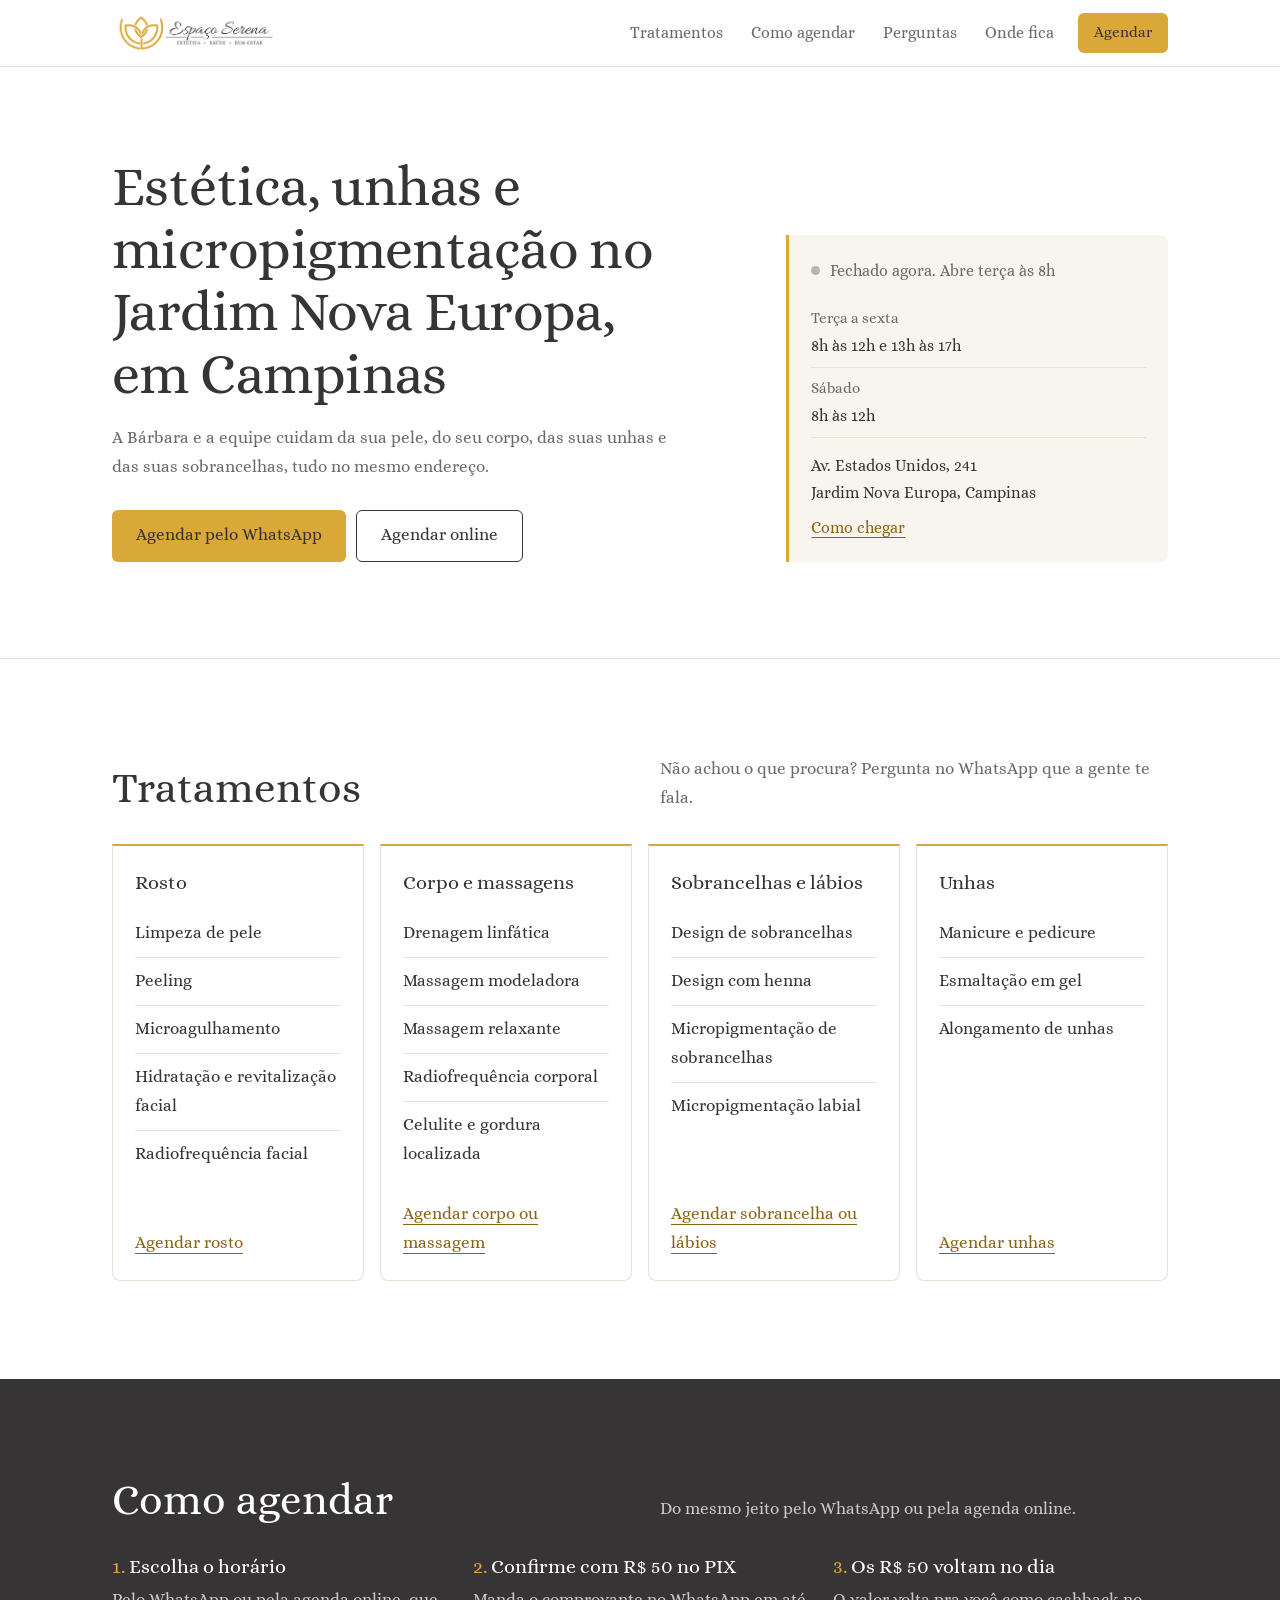
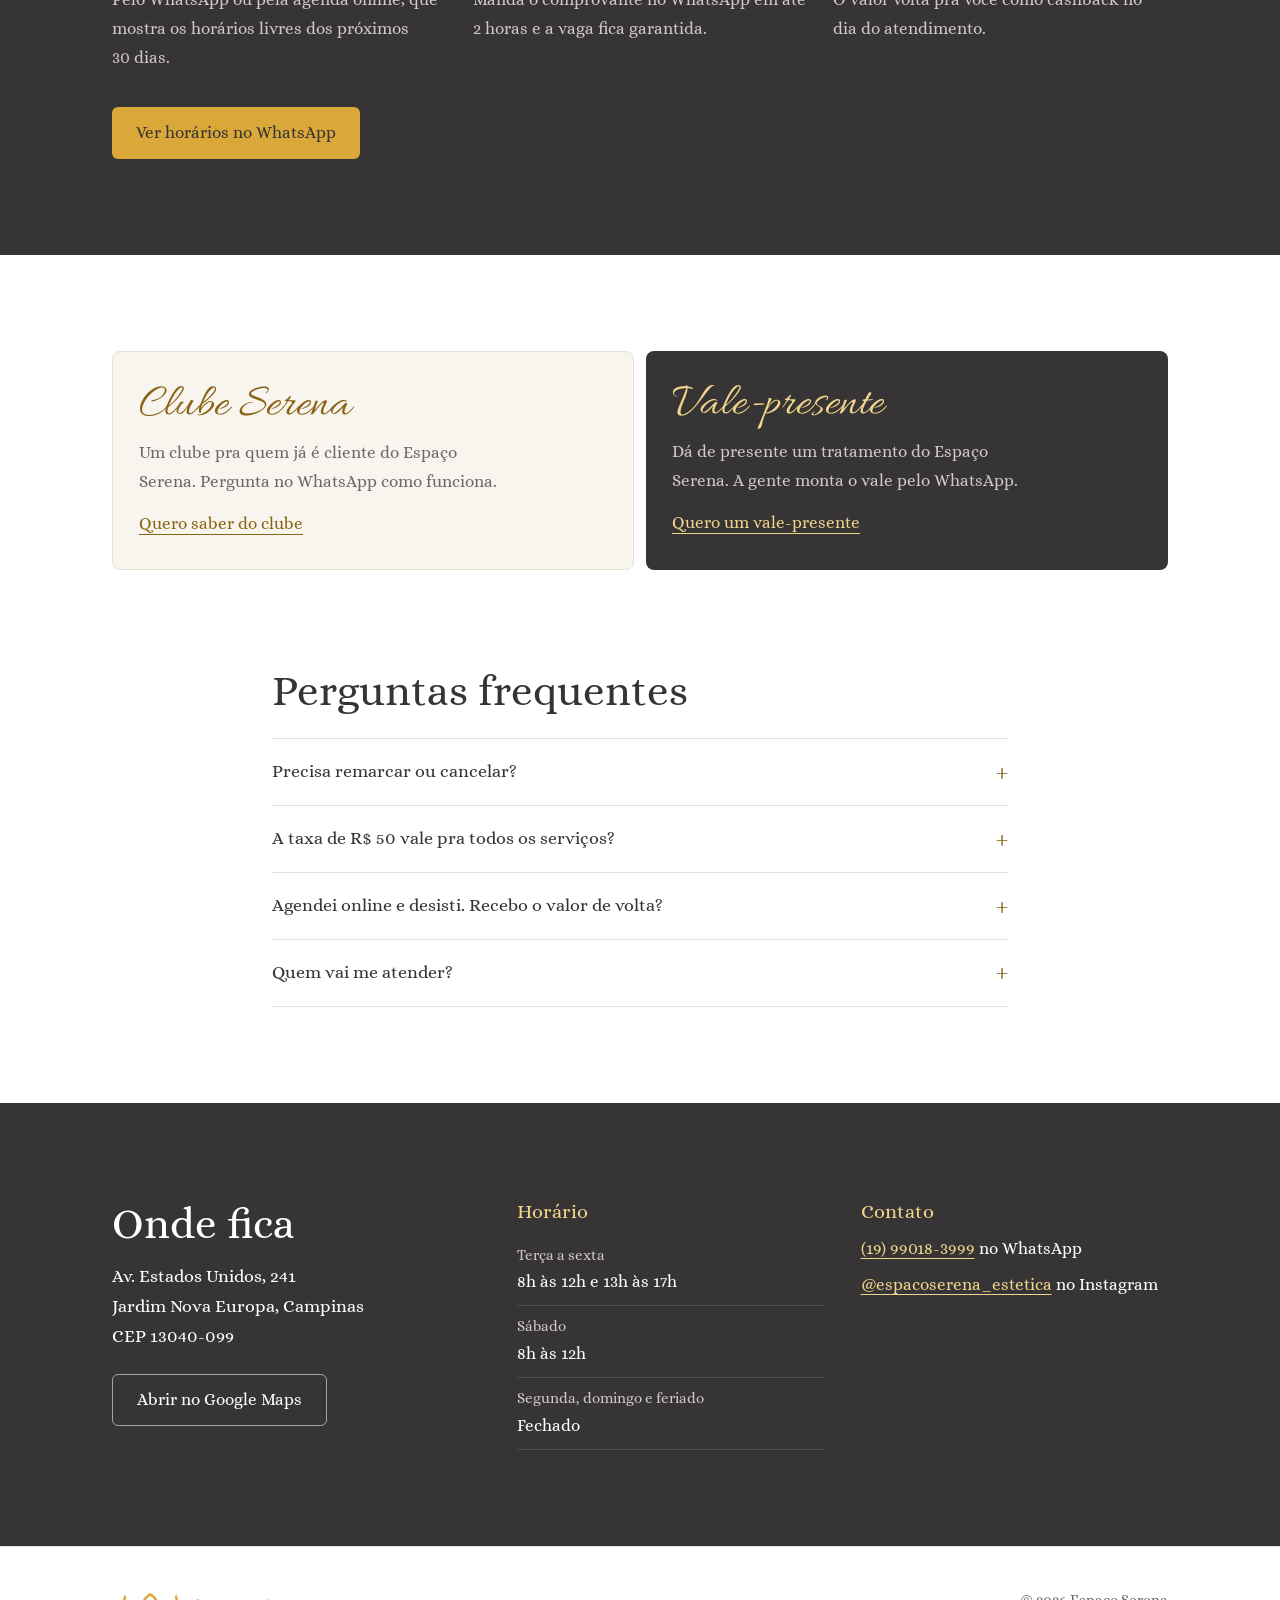
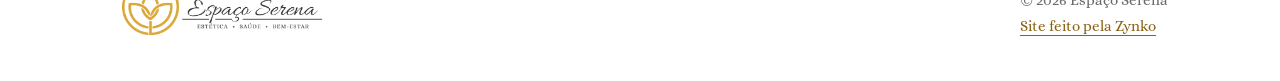
==== index.html @ 06e678ae "Versão clara: fundo branco como o papel timbrado, dourado chapado, logo no topo e horário na abertur" ====
<!doctype html>
<html lang="pt-BR">
<head>
<meta charset="utf-8">
<meta name="viewport" content="width=device-width, initial-scale=1">
<meta name="robots" content="noindex">
<title>Espaço Serena: estética, unhas e micropigmentação no Jardim Nova Europa, Campinas</title>
<meta name="description" content="Limpeza de pele, drenagem, massagens, design e micropigmentação de sobrancelhas e lábios, manicure e unhas em gel. Av. Estados Unidos, 241, Jardim Nova Europa, Campinas. Agende pelo WhatsApp.">
<meta name="theme-color" content="#FFFFFF">
<meta property="og:title" content="Espaço Serena: estética, saúde e bem-estar">
<meta property="og:description" content="Estética, unhas e micropigmentação no Jardim Nova Europa, em Campinas. Agende pelo WhatsApp.">
<meta property="og:image" content="assets/img/logo-vertical.png">
<link rel="icon" href="assets/img/favicon.png" type="image/png">
<link rel="apple-touch-icon" href="assets/img/icone-180.png">
<link rel="preconnect" href="https://fonts.googleapis.com">
<link rel="preconnect" href="https://fonts.gstatic.com" crossorigin>
<link href="https://fonts.googleapis.com/css2?family=Alice&family=Allura&display=swap" rel="stylesheet">
<link rel="stylesheet" href="assets/css/serena.css?v=5">
<script type="application/ld+json">
{
  "@context": "https://schema.org",
  "@type": "BeautySalon",
  "name": "Espaço Serena",
  "description": "Estética, saúde e bem-estar: tratamentos de rosto e corpo, massagens, micropigmentação, design de sobrancelhas e esmalteria.",
  "telephone": "+55 19 99018-3999",
  "address": {
    "@type": "PostalAddress",
    "streetAddress": "Av. Estados Unidos, 241",
    "addressLocality": "Campinas",
    "addressRegion": "SP",
    "postalCode": "13040-099",
    "addressCountry": "BR"
  },
  "openingHoursSpecification": [
    { "@type": "OpeningHoursSpecification", "dayOfWeek": ["Tuesday", "Wednesday", "Thursday", "Friday"], "opens": "08:00", "closes": "12:00" },
    { "@type": "OpeningHoursSpecification", "dayOfWeek": ["Tuesday", "Wednesday", "Thursday", "Friday"], "opens": "13:00", "closes": "17:00" },
    { "@type": "OpeningHoursSpecification", "dayOfWeek": "Saturday", "opens": "08:00", "closes": "12:00" }
  ],
  "sameAs": ["https://instagram.com/espacoserena_estetica"]
}
</script>
</head>
<body>

<a class="pular" href="#tratamentos">Pular pro conteúdo</a>

<header class="topo">
  <div class="wrap topo-in">
    <a class="topo-marca" href="./"><img src="assets/img/logo-horizontal.png" alt="Espaço Serena: estética, saúde e bem-estar" width="1400" height="399"></a>
    <nav class="menu" aria-label="Principal">
      <a href="#tratamentos">Tratamentos</a>
      <a href="#agendar">Como agendar</a>
      <a href="#perguntas">Perguntas</a>
      <a href="#onde">Onde fica</a>
    </nav>
    <a class="topo-agendar" href="https://wa.me/5519990183999?text=Oi!%20Vim%20pelo%20site%20e%20quero%20agendar%20um%20hor%C3%A1rio">Agendar</a>
  </div>
</header>

<main>

  <section class="abertura" data-abertura>
    <div class="wrap abertura-in">
      <div class="abertura-texto">
        <h1>Estética, unhas e micropigmentação no Jardim Nova Europa, em&nbsp;Campinas</h1>
        <p class="lede">A Bárbara e a equipe cuidam da sua pele, do seu corpo, das suas unhas e das suas sobrancelhas, tudo no mesmo endereço.</p>
        <div class="acoes">
          <a class="botao botao-ouro" href="https://wa.me/5519990183999?text=Oi!%20Vim%20pelo%20site%20e%20quero%20agendar%20um%20hor%C3%A1rio">Agendar pelo WhatsApp</a>
          <a class="botao botao-linha" href="https://online.maapp.com.br/EspacoSerena">Agendar online</a>
        </div>
      </div>
      <aside class="abertura-info" aria-label="Horário e endereço">
        <p class="status" data-status>Terça a sexta, das 8h às 17h. Sábado, das 8h ao meio-dia.</p>
        <dl class="horario">
          <div><dt>Terça a sexta</dt><dd>8h às 12h e 13h às 17h</dd></div>
          <div><dt>Sábado</dt><dd>8h às 12h</dd></div>
        </dl>
        <p class="info-endereco">Av. Estados Unidos, 241<br>Jardim Nova Europa, Campinas</p>
        <a class="info-link" href="https://www.google.com/maps/search/?api=1&amp;query=Espa%C3%A7o%20Serena%2C%20Av.%20Estados%20Unidos%2C%20241%2C%20Campinas">Como chegar</a>
      </aside>
    </div>
  </section>

  <section class="secao" id="tratamentos">
    <div class="wrap">
      <div class="secao-topo">
        <h2>Tratamentos</h2>
        <p class="lede">Não achou o que procura? Pergunta no WhatsApp que a gente te fala.</p>
      </div>
    </div>
    <div class="cards" tabindex="0" aria-label="Tratamentos. No celular, arraste pro lado.">
      <article class="card">
        <h3>Rosto</h3>
        <ul>
          <li>Limpeza de pele</li>
          <li>Peeling</li>
          <li>Microagulhamento</li>
          <li>Hidratação e revitalização facial</li>
          <li>Radiofrequência facial</li>
        </ul>
        <a class="card-link" href="https://wa.me/5519990183999?text=Oi!%20Vim%20pelo%20site%20e%20quero%20agendar%20um%20tratamento%20de%20rosto">Agendar rosto</a>
      </article>
      <article class="card">
        <h3>Corpo e massagens</h3>
        <ul>
          <li>Drenagem linfática</li>
          <li>Massagem modeladora</li>
          <li>Massagem relaxante</li>
          <li>Radiofrequência corporal</li>
          <li>Celulite e gordura localizada</li>
        </ul>
        <a class="card-link" href="https://wa.me/5519990183999?text=Oi!%20Vim%20pelo%20site%20e%20quero%20agendar%20um%20tratamento%20de%20corpo%20ou%20massagem">Agendar corpo ou massagem</a>
      </article>
      <article class="card">
        <h3>Sobrancelhas e lábios</h3>
        <ul>
          <li>Design de sobrancelhas</li>
          <li>Design com henna</li>
          <li>Micropigmentação de sobrancelhas</li>
          <li>Micropigmentação labial</li>
        </ul>
        <a class="card-link" href="https://wa.me/5519990183999?text=Oi!%20Vim%20pelo%20site%20e%20quero%20agendar%20sobrancelha%20ou%20micropigmenta%C3%A7%C3%A3o">Agendar sobrancelha ou lábios</a>
      </article>
      <article class="card">
        <h3>Unhas</h3>
        <ul>
          <li>Manicure e pedicure</li>
          <li>Esmaltação em gel</li>
          <li>Alongamento de unhas</li>
        </ul>
        <a class="card-link" href="https://wa.me/5519990183999?text=Oi!%20Vim%20pelo%20site%20e%20quero%20agendar%20unhas">Agendar unhas</a>
      </article>
    </div>
  </section>

  <section class="secao secao-escura" id="agendar">
    <div class="wrap">
      <div class="secao-topo">
        <h2>Como agendar</h2>
        <p class="lede">Do mesmo jeito pelo WhatsApp ou pela agenda online.</p>
      </div>
      <ol class="passos">
        <li>
          <h3>Escolha o horário</h3>
          <p>Pelo WhatsApp ou pela agenda online, que mostra os horários livres dos próximos 30&nbsp;dias.</p>
        </li>
        <li>
          <h3>Confirme com R$ 50 no PIX</h3>
          <p>Manda o comprovante no WhatsApp em até 2 horas e a vaga fica garantida.</p>
        </li>
        <li>
          <h3>Os R$ 50 voltam no dia</h3>
          <p>O valor volta pra você como cashback no dia do atendimento.</p>
        </li>
      </ol>
      <a class="botao botao-ouro" href="https://wa.me/5519990183999?text=Oi!%20Vim%20pelo%20site%20e%20quero%20agendar%20um%20hor%C3%A1rio">Ver horários no WhatsApp</a>
    </div>
  </section>

  <section class="secao" aria-label="Clube Serena e vale-presente">
    <div class="wrap duplas">
      <a class="dupla dupla-ouro" href="https://wa.me/5519990183999?text=Oi!%20Vim%20pelo%20site%20e%20quero%20saber%20do%20Clube%20Serena">
        <span class="dupla-titulo">Clube Serena</span>
        <span class="dupla-texto">Um clube pra quem já é cliente do Espaço Serena. Pergunta no WhatsApp como funciona.</span>
        <span class="dupla-acao">Quero saber do clube</span>
      </a>
      <a class="dupla dupla-escura" href="https://wa.me/5519990183999?text=Oi!%20Vim%20pelo%20site%20e%20quero%20um%20vale-presente">
        <span class="dupla-titulo">Vale-presente</span>
        <span class="dupla-texto">Dá de presente um tratamento do Espaço Serena. A gente monta o vale pelo WhatsApp.</span>
        <span class="dupla-acao">Quero um vale-presente</span>
      </a>
    </div>
  </section>

  <section class="secao secao-colada" id="perguntas">
    <div class="wrap estreito">
      <h2>Perguntas frequentes</h2>
      <div class="perguntas">
        <details>
          <summary>Precisa remarcar ou cancelar?</summary>
          <p>Avisa com pelo menos 6 horas de antecedência e você remarca ou recebe os R$ 50 de volta. Com menos de 6 horas, ou se faltar, o valor fica pra cobrir o horário que estava reservado.</p>
        </details>
        <details>
          <summary>A taxa de R$ 50 vale pra todos os serviços?</summary>
          <p>Vale. Ela confirma qualquer horário, pelo WhatsApp ou pela agenda online, e volta pra você como cashback no dia do atendimento.</p>
        </details>
        <details>
          <summary>Agendei online e desisti. Recebo o valor de volta?</summary>
          <p>Recebe. Você tem até 7 dias depois da reserva pra desistir e pedir o valor de volta, desde que seja antes do atendimento.</p>
        </details>
        <details>
          <summary>Quem vai me atender?</summary>
          <p>O Espaço Serena é da Bárbara Sanches, que atende junto com a equipe dela. Na agenda online você escolhe o serviço e a profissional da sua preferência.</p>
        </details>
      </div>
    </div>
  </section>

  <section class="secao secao-escura onde" id="onde">
    <div class="wrap onde-in">
      <div>
        <h2>Onde fica</h2>
        <p class="endereco">Av. Estados Unidos, 241<br>Jardim Nova Europa, Campinas<br>CEP 13040-099</p>
        <a class="botao botao-linha" href="https://www.google.com/maps/search/?api=1&amp;query=Espa%C3%A7o%20Serena%2C%20Av.%20Estados%20Unidos%2C%20241%2C%20Campinas">Abrir no Google Maps</a>
      </div>
      <div>
        <h3>Horário</h3>
        <dl class="horario">
          <div><dt>Terça a sexta</dt><dd>8h às 12h e 13h às 17h</dd></div>
          <div><dt>Sábado</dt><dd>8h às 12h</dd></div>
          <div><dt>Segunda, domingo e feriado</dt><dd>Fechado</dd></div>
        </dl>
      </div>
      <div>
        <h3>Contato</h3>
        <p><a href="https://wa.me/5519990183999">(19) 99018-3999</a> no WhatsApp</p>
        <p><a href="https://instagram.com/espacoserena_estetica">@espacoserena_estetica</a> no Instagram</p>
      </div>
    </div>
  </section>

</main>

<footer class="rodape">
  <div class="wrap rodape-in">
    <img class="rodape-logo" src="assets/img/logo-horizontal.png" alt="Espaço Serena: estética, saúde e bem-estar" width="1400" height="399" loading="lazy">
    <p>© 2026 Espaço Serena<br><a href="https://zynko.tech">Site feito pela Zynko</a></p>
  </div>
</footer>

<a class="whats" data-whats href="https://wa.me/5519990183999?text=Oi!%20Vim%20pelo%20site%20e%20quero%20agendar%20um%20hor%C3%A1rio" aria-label="Agendar pelo WhatsApp">
  <svg viewBox="0 0 32 32" aria-hidden="true"><path d="M16 3.5A12.4 12.4 0 0 0 5.3 22.2L3.6 28.4l6.4-1.7A12.4 12.4 0 1 0 16 3.5Zm0 22.7c-1.9 0-3.7-.5-5.3-1.4l-.4-.2-3.8 1 1-3.7-.2-.4A10.3 10.3 0 1 1 16 26.2Zm5.7-7.7c-.3-.2-1.8-.9-2.1-1-.3-.1-.5-.2-.7.2l-1 1.2c-.2.2-.4.2-.7.1a8.4 8.4 0 0 1-4.2-3.7c-.3-.5.3-.5.9-1.6.1-.2 0-.4 0-.5l-.9-2.3c-.3-.6-.5-.5-.7-.5h-.6c-.2 0-.6.1-.9.4-.3.3-1.2 1.1-1.2 2.8s1.2 3.2 1.4 3.5c.2.2 2.4 3.6 5.8 5 2.2.9 3 1 4.1.8.7-.1 1.8-.7 2.1-1.5.3-.7.3-1.3.2-1.5-.1-.1-.3-.2-.6-.4Z"/></svg>
</a>

<script src="assets/js/serena.js?v=5" defer></script>
</body>
</html>
---- assets/css/serena.css ----
/* Espaço Serena: cores, letras e logo do manual da marca (identidade/manual-da-marca.pdf).
   Fundo branco como o papel timbrado do manual, grafite no texto e dourado chapado nos detalhes. */

:root {
  --grafite: #373435;
  --dourado: #DAA739;
  --dourado-texto: #8A6416;
  --dourado-claro: #F1D58A;
  --papel: #FFFFFF;
  --areia: #F8F5EF;
  --linha: #E8E1D4;
  --texto: #373435;
  --texto-suave: #6E6869;
  --claro-suave: #CFC8C9;
  --raio: 8px;
  --wrap: 1120px;
  --lado: 20px;
}

*, *::before, *::after { box-sizing: border-box; }

html { scroll-behavior: smooth; scroll-padding-top: 72px; -webkit-text-size-adjust: 100%; }

body {
  margin: 0;
  background: var(--papel);
  color: var(--texto);
  font-family: "Alice", Georgia, serif;
  font-size: 1.0625rem;
  line-height: 1.7;
  -webkit-font-smoothing: antialiased;
}

img { display: block; max-width: 100%; height: auto; }

a { color: inherit; }

h1, h2, h3 { font-weight: 400; margin: 0; }

h2 { font-size: clamp(1.9rem, 1.4rem + 2.2vw, 2.7rem); line-height: 1.15; }

h3 { font-size: 1.25rem; line-height: 1.3; }

p { margin: 0; }

:focus-visible { outline: 2px solid var(--dourado); outline-offset: 3px; border-radius: 4px; }

.wrap { width: 100%; max-width: var(--wrap); margin: 0 auto; padding: 0 var(--lado); }

.estreito { max-width: 800px; }

.pular {
  position: absolute; left: 12px; top: -60px; z-index: 50;
  background: var(--grafite); color: var(--papel); padding: 10px 14px; border-radius: 6px;
}
.pular:focus { top: 12px; }

/* Botões */

.botao {
  display: inline-flex; align-items: center; justify-content: center;
  min-height: 52px; padding: 0 24px; border-radius: 6px;
  font-size: 1.05rem; text-decoration: none; white-space: nowrap;
  transition: background-color .15s ease, color .15s ease, border-color .15s ease;
}

.botao-ouro { background: var(--dourado); color: var(--grafite); }
.botao-ouro:hover { background: #C9962B; }

.botao-linha { color: var(--grafite); border: 1px solid var(--grafite); }
.botao-linha:hover { background: var(--grafite); color: var(--papel); }

.secao-escura .botao-linha { color: var(--papel); border-color: rgba(255, 255, 255, .55); }
.secao-escura .botao-linha:hover { background: var(--papel); color: var(--grafite); }

/* Topo */

.topo {
  position: sticky; top: 0; z-index: 20;
  background: rgba(255, 255, 255, .97);
  border-bottom: 1px solid var(--linha);
}
.topo-in { display: flex; align-items: center; gap: 24px; min-height: 66px; }
.topo-marca img { height: 48px; width: auto; }

.menu { display: none; margin-left: auto; gap: 28px; }
.menu a { text-decoration: none; color: var(--texto-suave); font-size: .98rem; }
.menu a:hover { color: var(--grafite); }

.topo-agendar {
  margin-left: auto; padding: 7px 16px; border-radius: 6px;
  background: var(--dourado); color: var(--grafite);
  text-decoration: none; font-size: .95rem;
}

/* Abertura */

.abertura { padding: 44px 0 56px; border-bottom: 1px solid var(--linha); }

.abertura-in { display: grid; gap: 36px; }

.abertura h1 {
  font-size: clamp(2.05rem, 1.4rem + 3vw, 3.5rem);
  line-height: 1.12; letter-spacing: -0.01em;
  max-width: 17ch;
}

.abertura .lede { margin-top: 18px; }

.acoes { margin-top: 28px; display: flex; flex-direction: column; gap: 10px; }

.abertura-info {
  padding: 22px 22px 20px;
  background: var(--areia);
  border-left: 3px solid var(--dourado);
  border-radius: 0 var(--raio) var(--raio) 0;
  font-size: 1rem;
}

.status { display: flex; align-items: center; gap: 10px; color: var(--texto-suave); }
.status::before { content: ""; width: 9px; height: 9px; border-radius: 50%; flex: none; background: #B9B2B3; }
.status.aberto { color: var(--grafite); }
.status.aberto::before { background: #3E9B5F; }

.abertura-info .horario { margin: 14px 0 0; }
.abertura-info .horario div { border-bottom-color: var(--linha); }
.abertura-info .horario dt { color: var(--texto-suave); }
.info-endereco { margin-top: 14px; }
.info-link { display: inline-block; margin-top: 8px; color: var(--dourado-texto); text-underline-offset: 4px; }

/* Seções */

.secao { padding: 72px 0; }
.secao-colada { padding-top: 0; }

.secao-escura { background: var(--grafite); color: var(--papel); }
.secao-escura .lede { color: var(--claro-suave); }

.secao-topo { display: grid; gap: 12px; margin-bottom: 30px; }

.lede { max-width: 56ch; color: var(--texto-suave); }

/* Tratamentos: cards que deslizam pro lado no celular */

.cards {
  display: flex; gap: 12px;
  overflow-x: auto; scroll-snap-type: x mandatory;
  padding: 2px var(--lado) 16px;
  scroll-padding: 0 var(--lado);
  scrollbar-width: none;
}
.cards::-webkit-scrollbar { display: none; }

.card {
  flex: 0 0 82%; scroll-snap-align: start;
  display: flex; flex-direction: column;
  padding: 24px 22px 22px;
  border: 1px solid var(--linha); border-top: 2px solid var(--dourado);
  border-radius: 0 0 var(--raio) var(--raio);
  background: var(--papel);
}

.card ul { list-style: none; margin: 14px 0 22px; padding: 0; }
.card li { padding: 9px 0; border-bottom: 1px solid var(--linha); }
.card li:last-child { border-bottom: 0; }

.card-link {
  margin-top: auto; align-self: flex-start;
  color: var(--dourado-texto); text-underline-offset: 5px;
}
.card-link:hover { color: var(--grafite); }

/* Como agendar: é uma sequência, por isso os números */

.passos { list-style: none; margin: 0 0 34px; padding: 0; display: grid; gap: 26px; counter-reset: passo; }
.passos li { counter-increment: passo; }
.passos h3 { color: var(--papel); }
.passos h3::before { content: counter(passo) ". "; color: var(--dourado); }
.passos p { color: var(--claro-suave); margin-top: 6px; max-width: 36ch; }

/* Clube e vale-presente */

.duplas { display: grid; gap: 12px; }

.dupla {
  display: flex; flex-direction: column; gap: 8px;
  padding: 30px 26px; border-radius: var(--raio);
  text-decoration: none;
}
.dupla-ouro { background: var(--areia); border: 1px solid var(--linha); color: var(--grafite); }
.dupla-escura { background: var(--grafite); color: var(--papel); }

.dupla-titulo { font-family: "Allura", cursive; font-size: 2.9rem; line-height: 1.05; }
.dupla-ouro .dupla-titulo { color: var(--dourado-texto); }
.dupla-escura .dupla-titulo { color: var(--dourado-claro); }
.dupla-texto { max-width: 36ch; }
.dupla-ouro .dupla-texto { color: var(--texto-suave); }
.dupla-escura .dupla-texto { color: var(--claro-suave); }
.dupla-acao { margin-top: 6px; text-decoration: underline; text-underline-offset: 5px; }
.dupla-ouro .dupla-acao { color: var(--dourado-texto); }
.dupla-escura .dupla-acao { color: var(--dourado-claro); }

/* Perguntas */

.perguntas { margin-top: 22px; border-top: 1px solid var(--linha); }
.perguntas details { border-bottom: 1px solid var(--linha); }
.perguntas summary {
  list-style: none; cursor: pointer;
  display: flex; justify-content: space-between; align-items: center; gap: 16px;
  padding: 18px 0; font-size: 1.1rem;
}
.perguntas summary::-webkit-details-marker { display: none; }
.perguntas summary::after {
  content: "+"; flex: none; font-size: 1.4rem; line-height: 1; color: var(--dourado-texto);
  transition: transform .2s ease;
}
.perguntas details[open] summary::after { transform: rotate(45deg); }
.perguntas details p { padding: 0 0 20px; color: var(--texto-suave); max-width: 62ch; }

/* Onde fica */

.onde-in { display: grid; gap: 36px; }
.onde h3 { color: var(--dourado-claro); margin-bottom: 10px; }
.endereco { margin: 14px 0 22px; font-size: 1.1rem; }
.horario { margin: 0; }
.horario div { display: grid; padding: 8px 0; border-bottom: 1px solid rgba(255, 255, 255, .12); }
.horario dt { color: var(--claro-suave); font-size: .95rem; }
.horario dd { margin: 0; }
.onde p + p { margin-top: 8px; }
.onde a:not(.botao) { color: var(--dourado-claro); text-underline-offset: 4px; }

/* Rodapé */

.rodape { background: var(--papel); color: var(--texto-suave); padding: 36px 0 104px; font-size: .95rem; border-top: 1px solid var(--linha); }
.rodape-in { display: flex; flex-direction: column; gap: 20px; align-items: flex-start; }
.rodape-logo { width: 220px; }
.rodape a { color: var(--dourado-texto); text-underline-offset: 4px; }

/* WhatsApp flutuante: aparece depois da abertura */

.whats {
  position: fixed; right: 16px; bottom: 16px; z-index: 30;
  width: 56px; height: 56px; border-radius: 50%;
  display: grid; place-items: center;
  background: #25D366; color: #FFFFFF;
  box-shadow: 0 4px 14px rgba(0, 0, 0, .2);
  opacity: 0; visibility: hidden;
  transition: opacity .25s ease, visibility .25s;
}
.whats svg { width: 28px; height: 28px; fill: currentColor; }
.whats.visivel { opacity: 1; visibility: visible; }

/* Telas maiores */

@media (min-width: 720px) {
  :root { --lado: 32px; }
  .acoes { flex-direction: row; }
  .card { flex-basis: 46%; }
  .duplas { grid-template-columns: 1fr 1fr; }
  .passos { grid-template-columns: repeat(3, 1fr); }
  .onde-in { grid-template-columns: 1.2fr 1fr 1fr; }
  .rodape { padding-bottom: 36px; }
  .rodape-in { flex-direction: row; justify-content: space-between; align-items: center; }
}

@media (min-width: 1040px) {
  .menu { display: flex; }
  .topo-agendar { margin-left: 0; }
  .abertura { padding: 88px 0 96px; }
  .abertura-in { grid-template-columns: 1.6fr 1fr; align-items: end; gap: 64px; }
  .secao { padding: 96px 0; }
  .secao-colada { padding-top: 0; }
  .secao-topo { grid-template-columns: 1fr 1fr; align-items: end; gap: 40px; }
  .cards {
    display: grid; grid-template-columns: repeat(4, 1fr); gap: 16px;
    max-width: var(--wrap); margin: 0 auto; overflow: visible; padding-bottom: 2px;
  }
  .card { flex-basis: auto; }
}

@media (prefers-reduced-motion: reduce) {
  html { scroll-behavior: auto; }
  *, *::before, *::after { transition: none !important; }
}
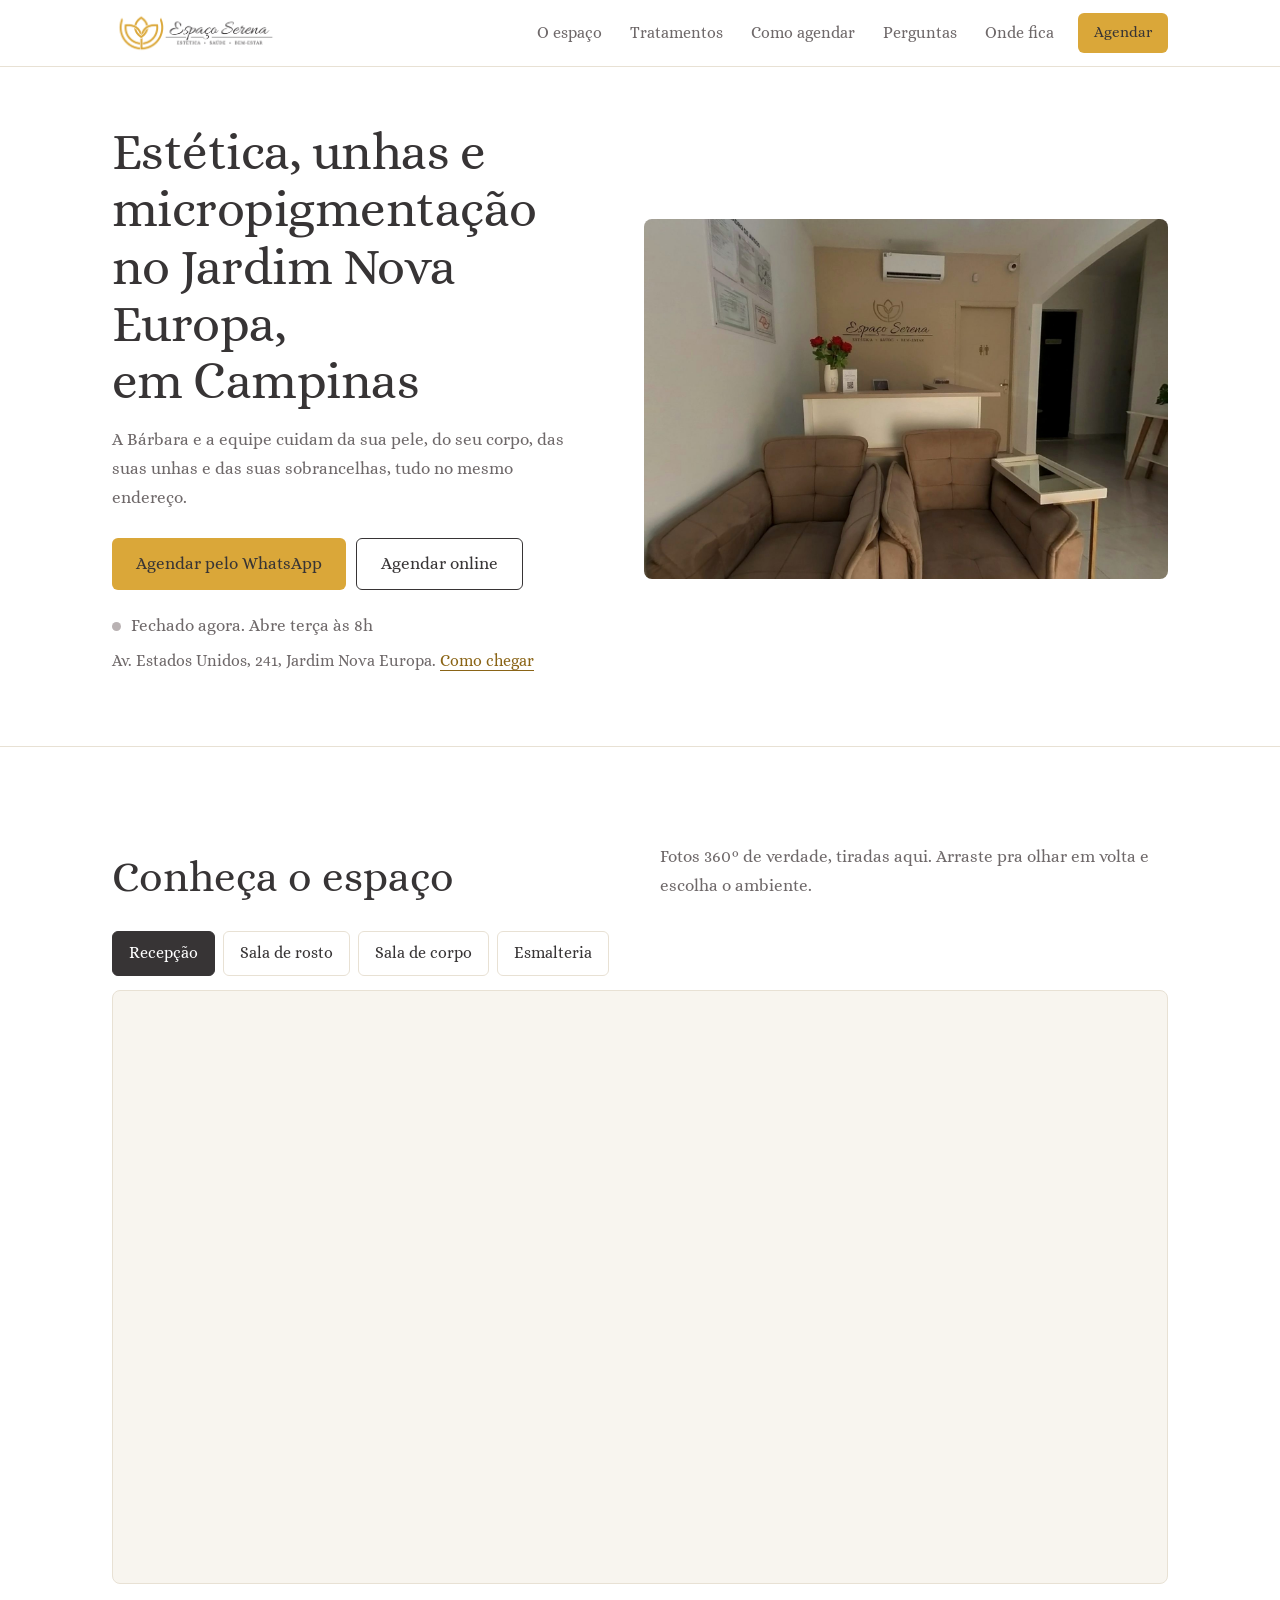
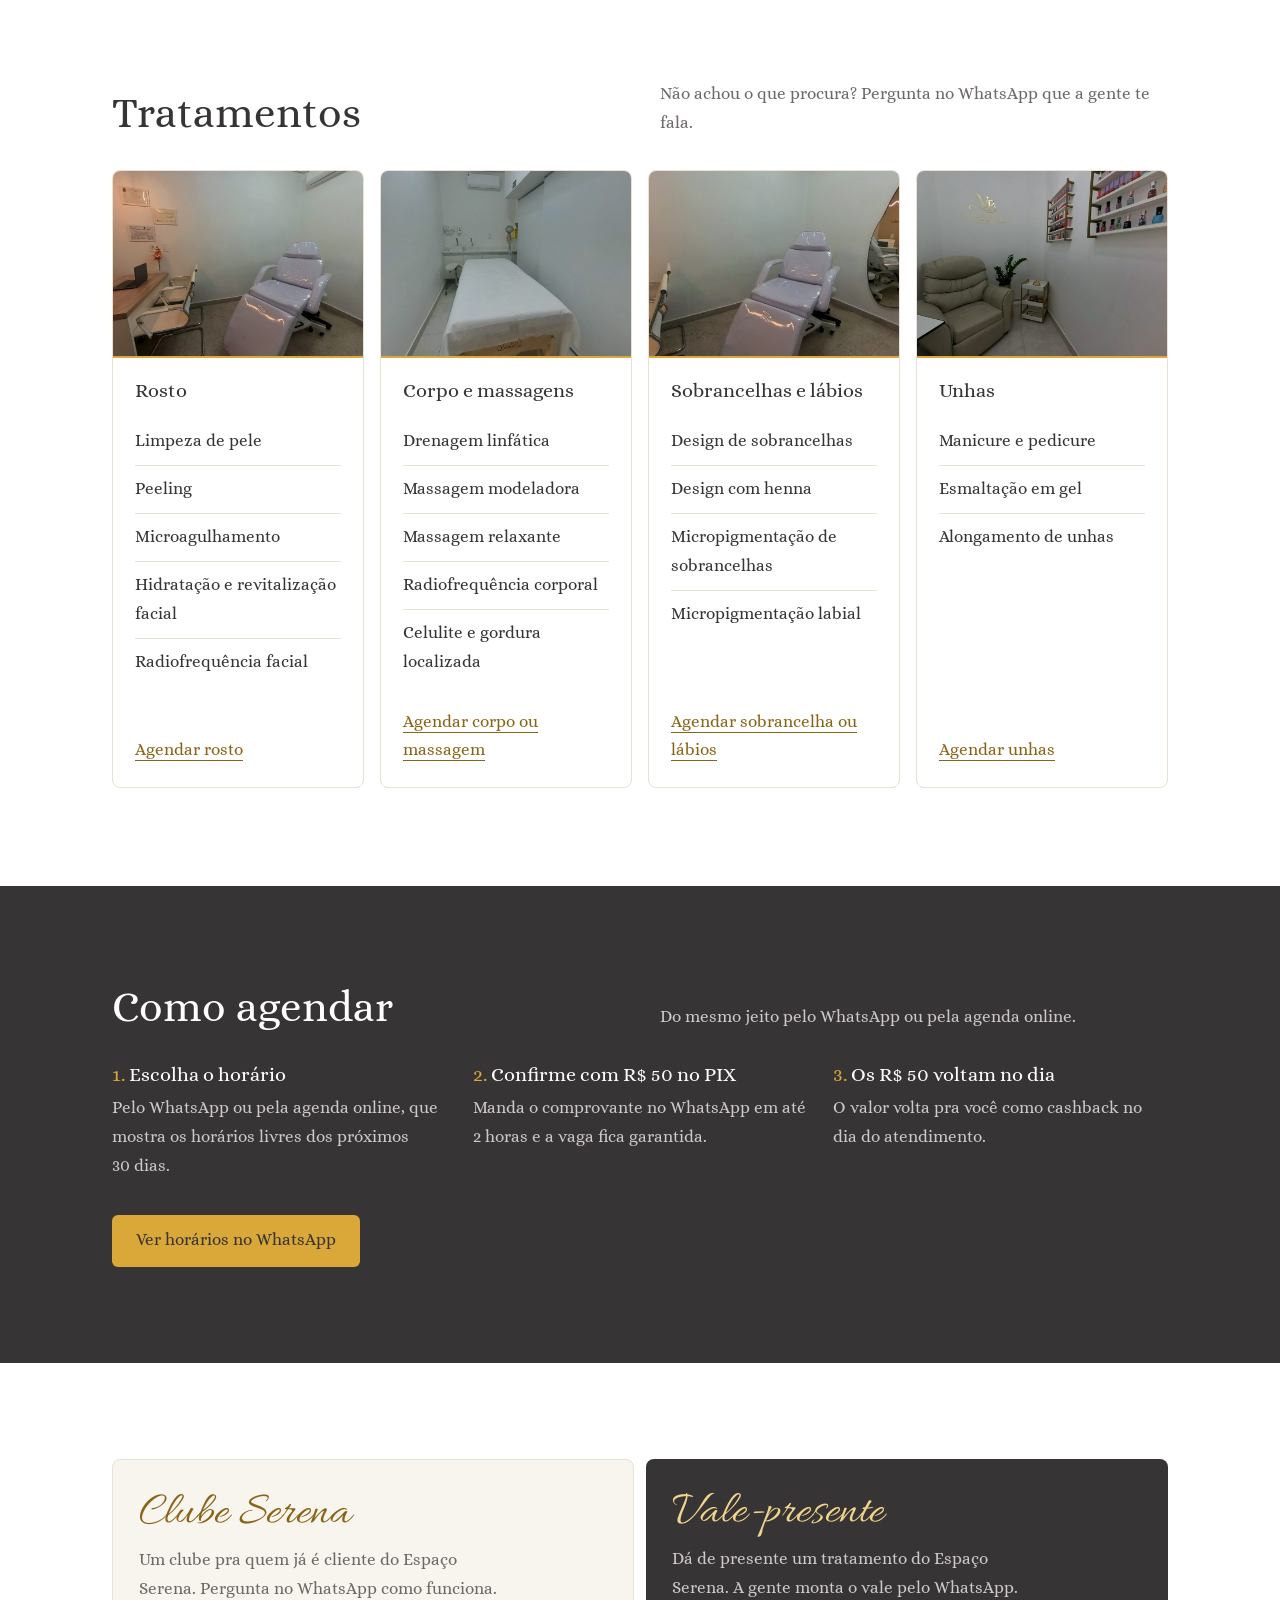
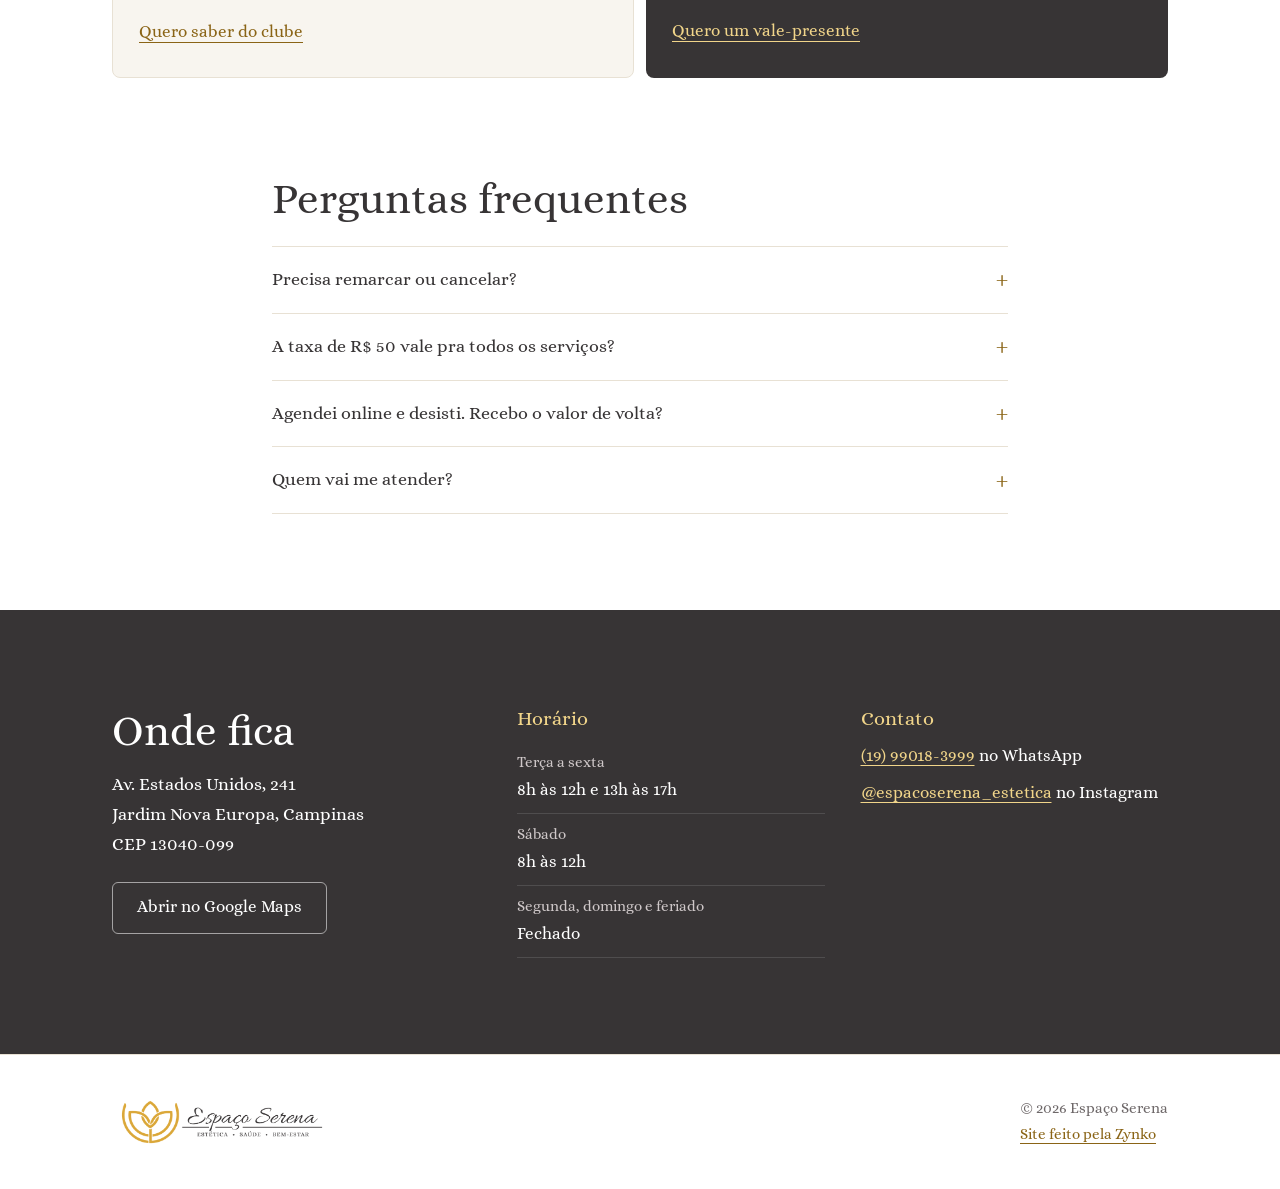
==== commit 4f208e74: "Fotos reais: recepção no topo, foto em cada tratamento e tour 360° das salas Co-Authored-By: Claude " ====
--- a/index.html
+++ b/index.html
@@ -15,7 +15,8 @@
 <link rel="preconnect" href="https://fonts.googleapis.com">
 <link rel="preconnect" href="https://fonts.gstatic.com" crossorigin>
 <link href="https://fonts.googleapis.com/css2?family=Alice&family=Allura&display=swap" rel="stylesheet">
-<link rel="stylesheet" href="assets/css/serena.css?v=5">
+<link rel="stylesheet" href="assets/vendor/pannellum/pannellum.css">
+<link rel="stylesheet" href="assets/css/serena.css?v=6">
 <script type="application/ld+json">
 {
   "@context": "https://schema.org",
@@ -48,6 +49,7 @@
   <div class="wrap topo-in">
     <a class="topo-marca" href="./"><img src="assets/img/logo-horizontal.png" alt="Espaço Serena: estética, saúde e bem-estar" width="1400" height="399"></a>
     <nav class="menu" aria-label="Principal">
+      <a href="#espaco">O espaço</a>
       <a href="#tratamentos">Tratamentos</a>
       <a href="#agendar">Como agendar</a>
       <a href="#perguntas">Perguntas</a>
@@ -61,6 +63,10 @@
 
   <section class="abertura" data-abertura>
     <div class="wrap abertura-in">
+      <picture class="abertura-foto">
+        <source media="(max-width: 719px)" srcset="assets/img/fotos/recepcao-retrato.jpg" width="1000" height="1300">
+        <img src="assets/img/fotos/recepcao.jpg" alt="Recepção do Espaço Serena, com o logo na parede, o balcão e as poltronas" width="1600" height="1100" fetchpriority="high">
+      </picture>
       <div class="abertura-texto">
         <h1>Estética, unhas e micropigmentação no Jardim Nova Europa, em&nbsp;Campinas</h1>
         <p class="lede">A Bárbara e a equipe cuidam da sua pele, do seu corpo, das suas unhas e das suas sobrancelhas, tudo no mesmo endereço.</p>
@@ -68,16 +74,25 @@
           <a class="botao botao-ouro" href="https://wa.me/5519990183999?text=Oi!%20Vim%20pelo%20site%20e%20quero%20agendar%20um%20hor%C3%A1rio">Agendar pelo WhatsApp</a>
           <a class="botao botao-linha" href="https://online.maapp.com.br/EspacoSerena">Agendar online</a>
         </div>
-      </div>
-      <aside class="abertura-info" aria-label="Horário e endereço">
         <p class="status" data-status>Terça a sexta, das 8h às 17h. Sábado, das 8h ao meio-dia.</p>
-        <dl class="horario">
-          <div><dt>Terça a sexta</dt><dd>8h às 12h e 13h às 17h</dd></div>
-          <div><dt>Sábado</dt><dd>8h às 12h</dd></div>
-        </dl>
-        <p class="info-endereco">Av. Estados Unidos, 241<br>Jardim Nova Europa, Campinas</p>
-        <a class="info-link" href="https://www.google.com/maps/search/?api=1&amp;query=Espa%C3%A7o%20Serena%2C%20Av.%20Estados%20Unidos%2C%20241%2C%20Campinas">Como chegar</a>
-      </aside>
+        <p class="abertura-endereco">Av. Estados Unidos, 241, Jardim Nova Europa. <a href="https://www.google.com/maps/search/?api=1&amp;query=Espa%C3%A7o%20Serena%2C%20Av.%20Estados%20Unidos%2C%20241%2C%20Campinas">Como chegar</a></p>
+      </div>
+    </div>
+  </section>
+
+  <section class="secao" id="espaco">
+    <div class="wrap">
+      <div class="secao-topo">
+        <h2>Conheça o espaço</h2>
+        <p class="lede">Fotos 360° de verdade, tiradas aqui. Arraste pra olhar em volta e escolha o ambiente.</p>
+      </div>
+      <div class="tour-cenas" role="group" aria-label="Escolha o ambiente">
+        <button type="button" class="cena" data-cena="recepcao" aria-pressed="true">Recepção</button>
+        <button type="button" class="cena" data-cena="rosto" aria-pressed="false">Sala de rosto</button>
+        <button type="button" class="cena" data-cena="corpo" aria-pressed="false">Sala de corpo</button>
+        <button type="button" class="cena" data-cena="unhas" aria-pressed="false">Esmalteria</button>
+      </div>
+      <div class="tour" id="tour" data-tour aria-label="Foto 360° do Espaço Serena. Arraste pra olhar em volta."></div>
     </div>
   </section>
 
@@ -90,6 +105,7 @@
     </div>
     <div class="cards" tabindex="0" aria-label="Tratamentos. No celular, arraste pro lado.">
       <article class="card">
+        <img class="card-foto" src="assets/img/fotos/rosto.jpg" alt="Sala de estética facial, com a cadeira e a mesa de atendimento" width="900" height="643" loading="lazy">
         <h3>Rosto</h3>
         <ul>
           <li>Limpeza de pele</li>
@@ -101,6 +117,7 @@
         <a class="card-link" href="https://wa.me/5519990183999?text=Oi!%20Vim%20pelo%20site%20e%20quero%20agendar%20um%20tratamento%20de%20rosto">Agendar rosto</a>
       </article>
       <article class="card">
+        <img class="card-foto" src="assets/img/fotos/corpo.jpg" alt="Sala de massagem, com a maca pronta" width="900" height="643" loading="lazy">
         <h3>Corpo e massagens</h3>
         <ul>
           <li>Drenagem linfática</li>
@@ -112,6 +129,7 @@
         <a class="card-link" href="https://wa.me/5519990183999?text=Oi!%20Vim%20pelo%20site%20e%20quero%20agendar%20um%20tratamento%20de%20corpo%20ou%20massagem">Agendar corpo ou massagem</a>
       </article>
       <article class="card">
+        <img class="card-foto" src="assets/img/fotos/sobrancelhas.jpg" alt="Cadeira de atendimento da sala de micropigmentação" width="900" height="643" loading="lazy">
         <h3>Sobrancelhas e lábios</h3>
         <ul>
           <li>Design de sobrancelhas</li>
@@ -122,6 +140,7 @@
         <a class="card-link" href="https://wa.me/5519990183999?text=Oi!%20Vim%20pelo%20site%20e%20quero%20agendar%20sobrancelha%20ou%20micropigmenta%C3%A7%C3%A3o">Agendar sobrancelha ou lábios</a>
       </article>
       <article class="card">
+        <img class="card-foto" src="assets/img/fotos/unhas.jpg" alt="Esmalteria, com a poltrona e a parede de esmaltes" width="900" height="643" loading="lazy">
         <h3>Unhas</h3>
         <ul>
           <li>Manicure e pedicure</li>
@@ -232,6 +251,7 @@
   <svg viewBox="0 0 32 32" aria-hidden="true"><path d="M16 3.5A12.4 12.4 0 0 0 5.3 22.2L3.6 28.4l6.4-1.7A12.4 12.4 0 1 0 16 3.5Zm0 22.7c-1.9 0-3.7-.5-5.3-1.4l-.4-.2-3.8 1 1-3.7-.2-.4A10.3 10.3 0 1 1 16 26.2Zm5.7-7.7c-.3-.2-1.8-.9-2.1-1-.3-.1-.5-.2-.7.2l-1 1.2c-.2.2-.4.2-.7.1a8.4 8.4 0 0 1-4.2-3.7c-.3-.5.3-.5.9-1.6.1-.2 0-.4 0-.5l-.9-2.3c-.3-.6-.5-.5-.7-.5h-.6c-.2 0-.6.1-.9.4-.3.3-1.2 1.1-1.2 2.8s1.2 3.2 1.4 3.5c.2.2 2.4 3.6 5.8 5 2.2.9 3 1 4.1.8.7-.1 1.8-.7 2.1-1.5.3-.7.3-1.3.2-1.5-.1-.1-.3-.2-.6-.4Z"/></svg>
 </a>
 
-<script src="assets/js/serena.js?v=5" defer></script>
+<script src="assets/vendor/pannellum/pannellum.js" defer></script>
+<script src="assets/js/serena.js?v=6" defer></script>
 </body>
 </html>
--- a/assets/css/serena.css
+++ b/assets/css/serena.css
@@ -93,40 +93,32 @@
   text-decoration: none; font-size: .95rem;
 }
 
-/* Abertura */
-
-.abertura { padding: 44px 0 56px; border-bottom: 1px solid var(--linha); }
-
-.abertura-in { display: grid; gap: 36px; }
+/* Abertura: a foto da recepção dela é a primeira coisa que aparece */
+
+.abertura { padding: 0 0 52px; border-bottom: 1px solid var(--linha); }
+
+.abertura-in { display: grid; gap: 28px; }
+
+.abertura-foto { display: block; margin: 0 calc(var(--lado) * -1); }
+.abertura-foto img { width: 100%; aspect-ratio: 10 / 11; object-fit: cover; }
 
 .abertura h1 {
-  font-size: clamp(2.05rem, 1.4rem + 3vw, 3.5rem);
+  font-size: clamp(2rem, 1.4rem + 2.6vw, 3.2rem);
   line-height: 1.12; letter-spacing: -0.01em;
   max-width: 17ch;
 }
 
-.abertura .lede { margin-top: 18px; }
-
-.acoes { margin-top: 28px; display: flex; flex-direction: column; gap: 10px; }
-
-.abertura-info {
-  padding: 22px 22px 20px;
-  background: var(--areia);
-  border-left: 3px solid var(--dourado);
-  border-radius: 0 var(--raio) var(--raio) 0;
-  font-size: 1rem;
-}
-
-.status { display: flex; align-items: center; gap: 10px; color: var(--texto-suave); }
+.abertura .lede { margin-top: 16px; }
+
+.acoes { margin-top: 26px; display: flex; flex-direction: column; gap: 10px; }
+
+.status { margin-top: 22px; display: flex; align-items: center; gap: 10px; color: var(--texto-suave); }
 .status::before { content: ""; width: 9px; height: 9px; border-radius: 50%; flex: none; background: #B9B2B3; }
 .status.aberto { color: var(--grafite); }
 .status.aberto::before { background: #3E9B5F; }
 
-.abertura-info .horario { margin: 14px 0 0; }
-.abertura-info .horario div { border-bottom-color: var(--linha); }
-.abertura-info .horario dt { color: var(--texto-suave); }
-.info-endereco { margin-top: 14px; }
-.info-link { display: inline-block; margin-top: 8px; color: var(--dourado-texto); text-underline-offset: 4px; }
+.abertura-endereco { margin-top: 6px; color: var(--texto-suave); font-size: 1rem; }
+.abertura-endereco a { color: var(--dourado-texto); text-underline-offset: 4px; }
 
 /* Seções */
 
@@ -154,10 +146,15 @@
 .card {
   flex: 0 0 82%; scroll-snap-align: start;
   display: flex; flex-direction: column;
-  padding: 24px 22px 22px;
-  border: 1px solid var(--linha); border-top: 2px solid var(--dourado);
-  border-radius: 0 0 var(--raio) var(--raio);
+  padding: 0 22px 22px;
+  border: 1px solid var(--linha);
+  border-radius: var(--raio); overflow: hidden;
   background: var(--papel);
+}
+.card-foto {
+  margin: 0 -22px 20px; width: calc(100% + 44px); max-width: none;
+  aspect-ratio: 4 / 3; object-fit: cover;
+  border-bottom: 2px solid var(--dourado);
 }
 
 .card ul { list-style: none; margin: 14px 0 22px; padding: 0; }
@@ -254,6 +251,7 @@
 
 @media (min-width: 720px) {
   :root { --lado: 32px; }
+  .abertura-foto img { aspect-ratio: 16 / 9; }
   .acoes { flex-direction: row; }
   .card { flex-basis: 46%; }
   .duplas { grid-template-columns: 1fr 1fr; }
@@ -266,8 +264,11 @@
 @media (min-width: 1040px) {
   .menu { display: flex; }
   .topo-agendar { margin-left: 0; }
-  .abertura { padding: 88px 0 96px; }
-  .abertura-in { grid-template-columns: 1.6fr 1fr; align-items: end; gap: 64px; }
+  .abertura { padding: 56px 0 72px; }
+  .abertura-in { grid-template-columns: 1fr 1.1fr; align-items: center; gap: 56px; }
+  .abertura-texto { order: -1; }
+  .abertura-foto { margin: 0; }
+  .abertura-foto img { aspect-ratio: 16 / 11; border-radius: var(--raio); }
   .secao { padding: 96px 0; }
   .secao-colada { padding-top: 0; }
   .secao-topo { grid-template-columns: 1fr 1fr; align-items: end; gap: 40px; }
@@ -282,3 +283,22 @@
   html { scroll-behavior: auto; }
   *, *::before, *::after { transition: none !important; }
 }
+
+/* Tour 360° do Google (as fotos 360° do mapeamento) */
+
+#espaco { padding-bottom: 0; }
+.tour-cenas { display: flex; gap: 8px; overflow-x: auto; margin-bottom: 14px; scrollbar-width: none; }
+.tour-cenas::-webkit-scrollbar { display: none; }
+.cena {
+  flex: none; font: inherit; font-size: .98rem; cursor: pointer;
+  padding: 8px 16px; border-radius: 6px;
+  background: var(--papel); color: var(--grafite); border: 1px solid var(--linha);
+}
+.cena[aria-pressed="true"] { background: var(--grafite); color: var(--papel); border-color: var(--grafite); }
+.tour {
+  position: relative; overflow: hidden;
+  aspect-ratio: 4 / 3; border-radius: var(--raio);
+  background: var(--areia); border: 1px solid var(--linha);
+}
+.tour iframe { position: absolute; inset: 0; width: 100%; height: 100%; border: 0; }
+@media (min-width: 720px) { .tour { aspect-ratio: 16 / 9; } }
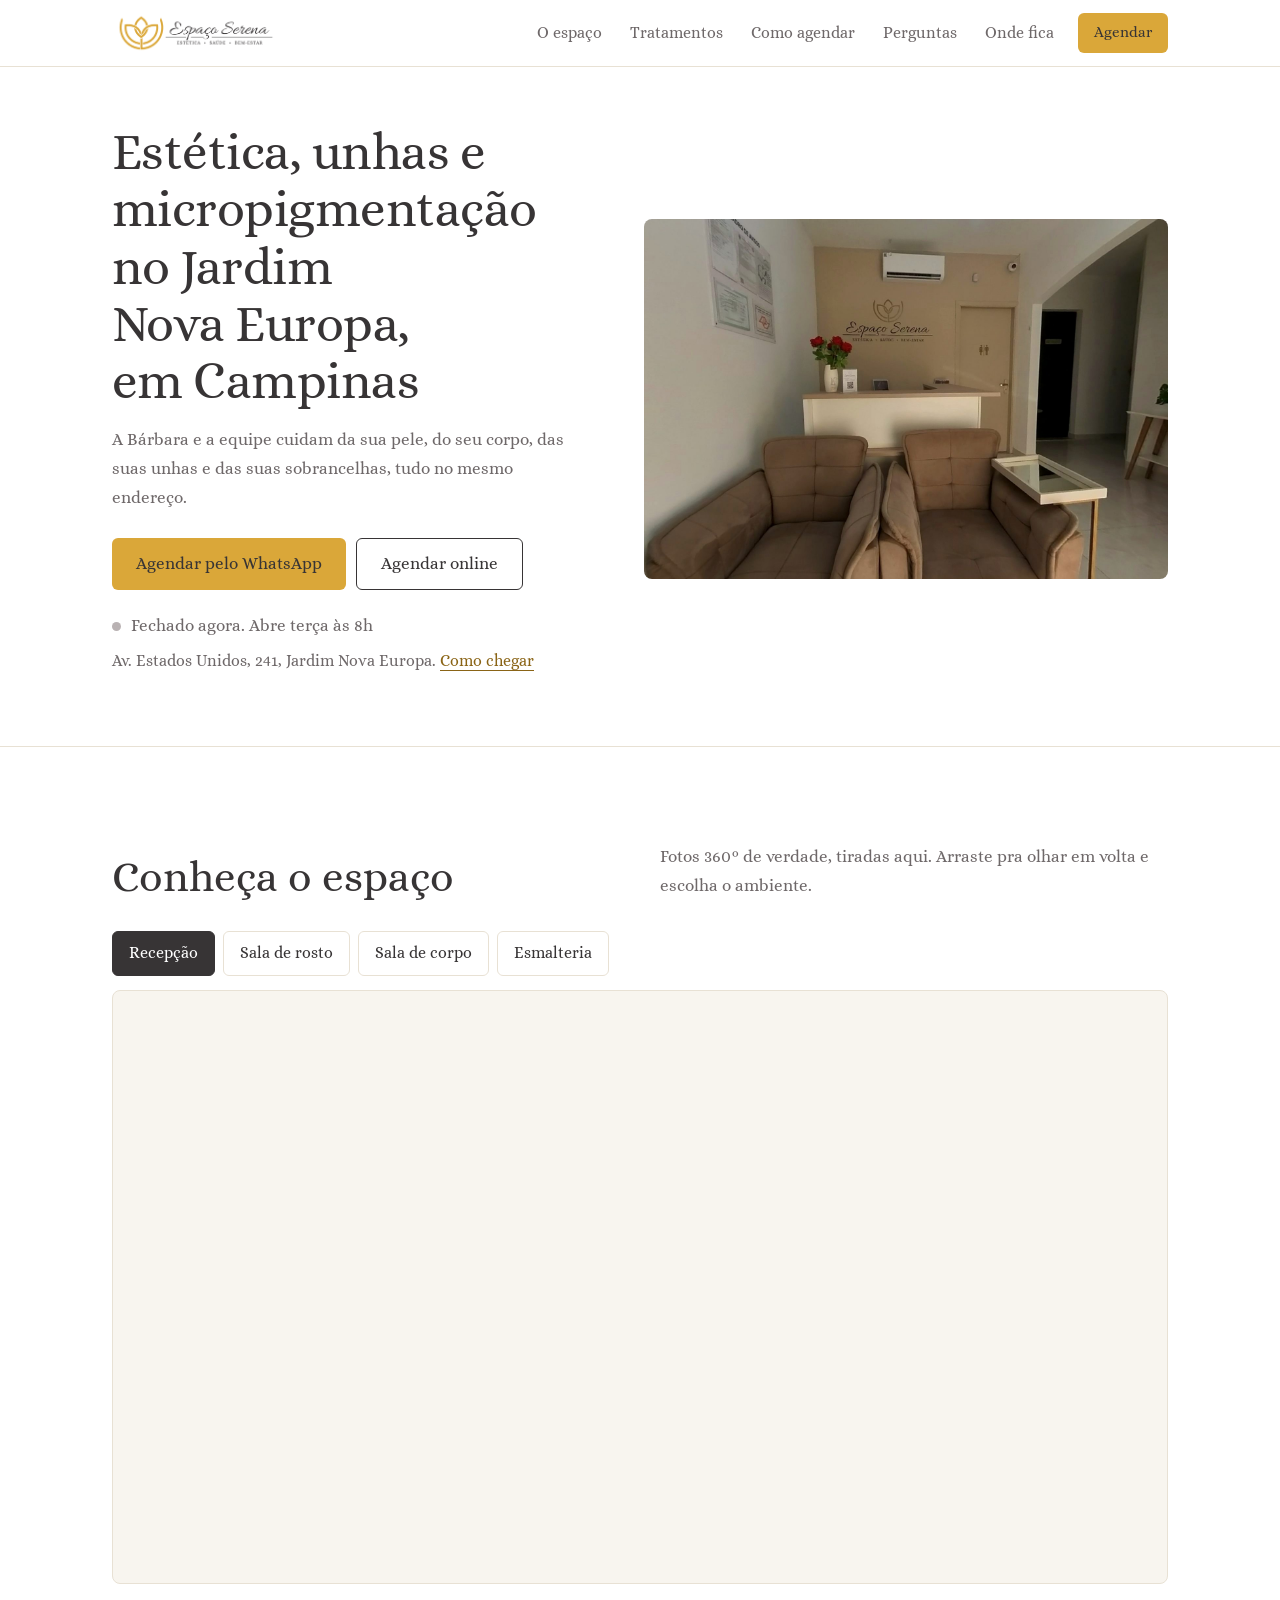
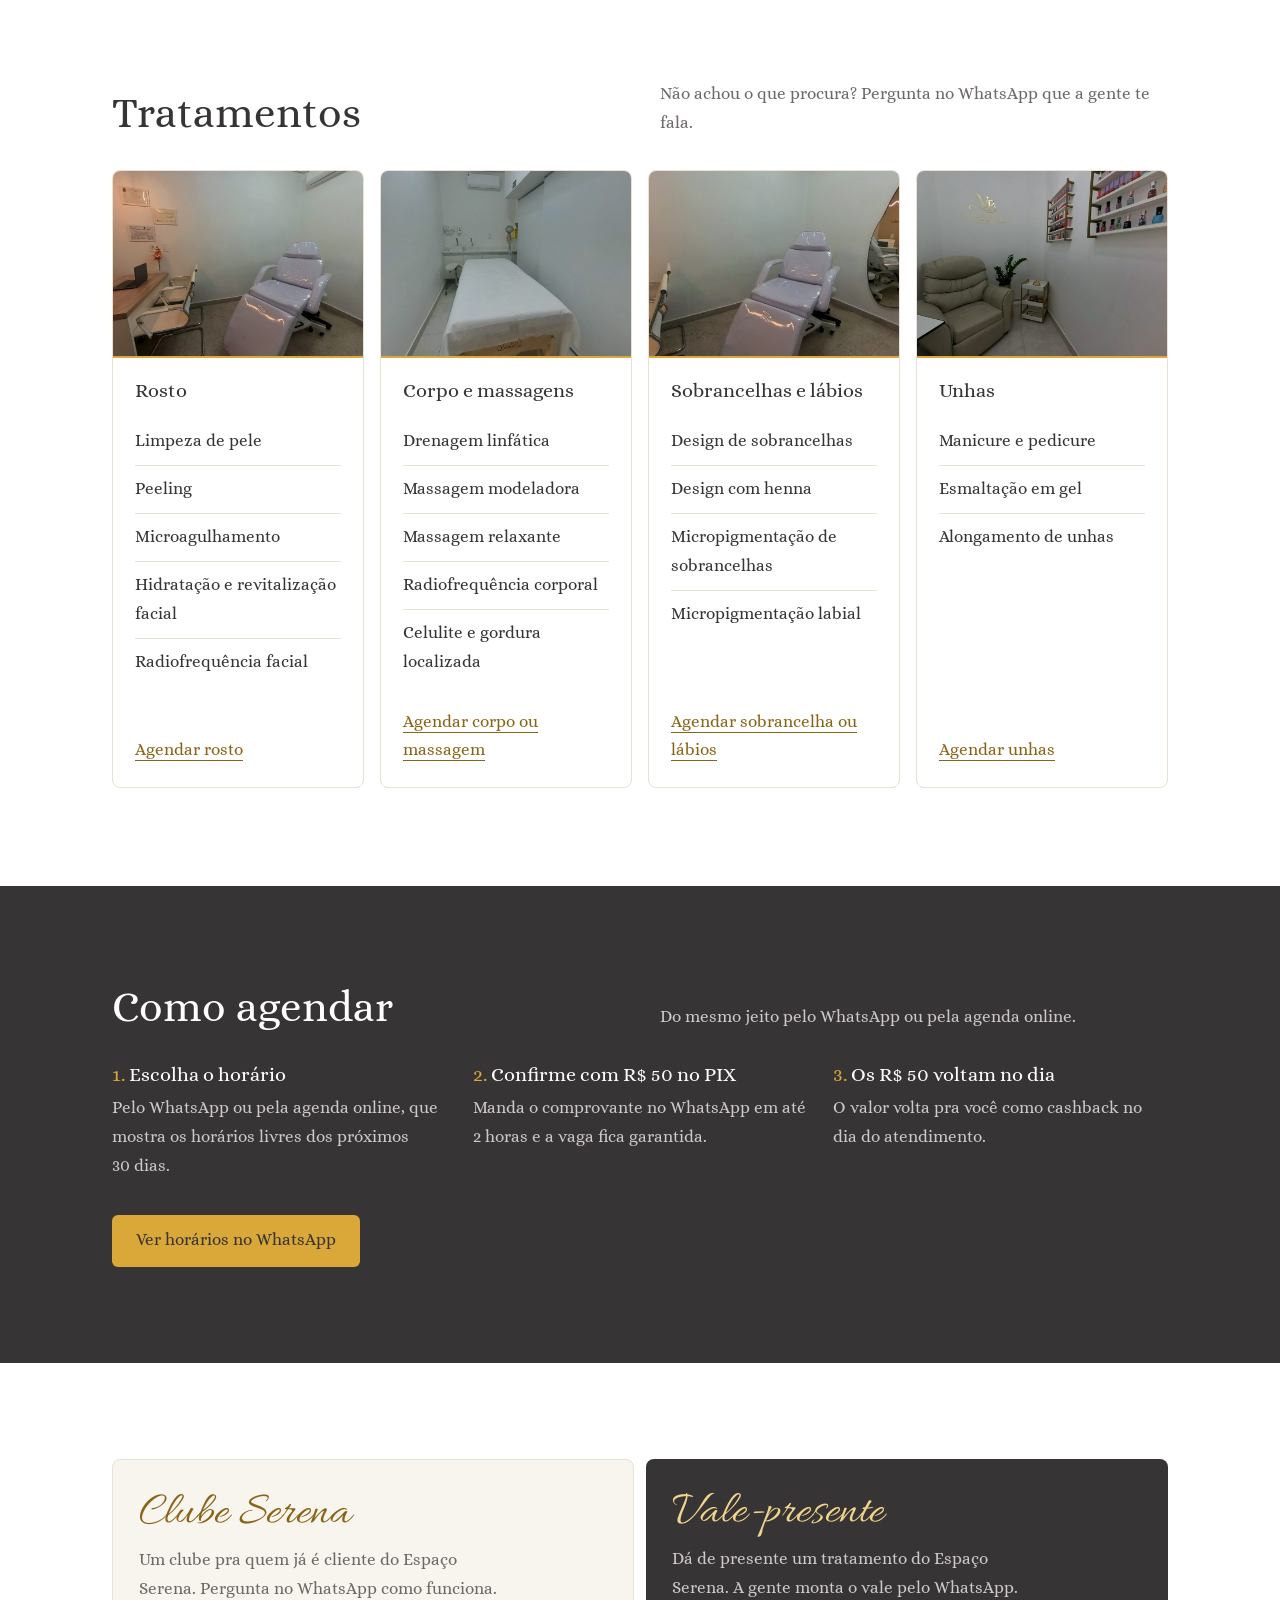
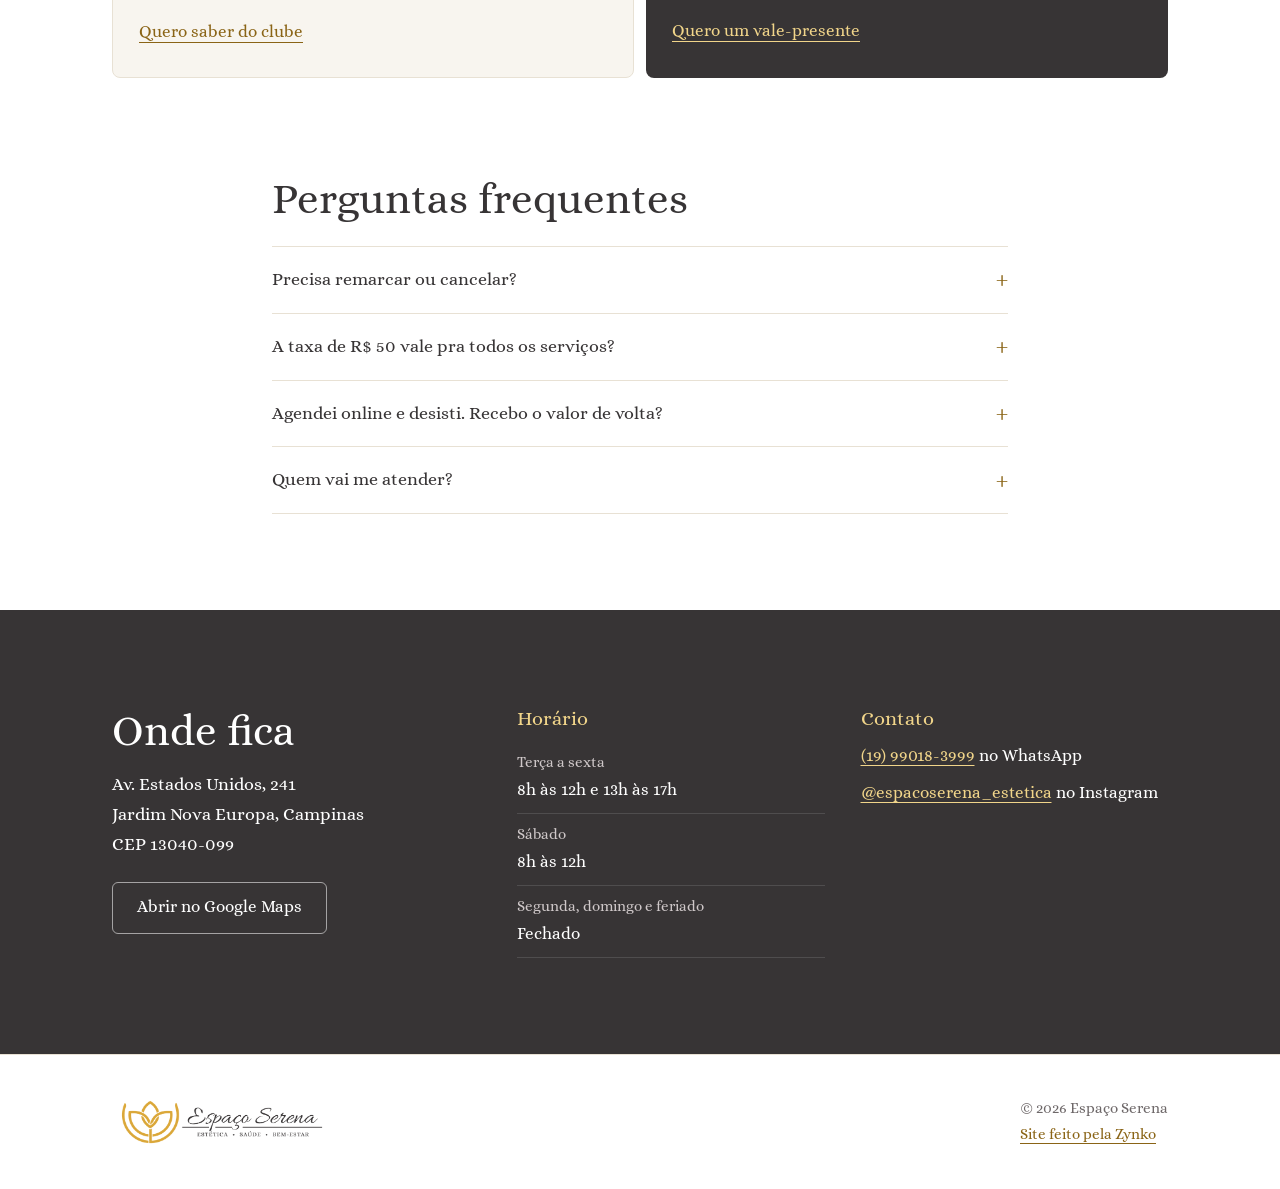
==== commit 40c255fe: "Título da abertura sem quebra estranha no computador Co-Authored-By: Claude Opus 5.5 <noreply@anthro" ====
--- a/index.html
+++ b/index.html
@@ -68,7 +68,7 @@
         <img src="assets/img/fotos/recepcao.jpg" alt="Recepção do Espaço Serena, com o logo na parede, o balcão e as poltronas" width="1600" height="1100" fetchpriority="high">
       </picture>
       <div class="abertura-texto">
-        <h1>Estética, unhas e micropigmentação no Jardim Nova Europa, em&nbsp;Campinas</h1>
+        <h1>Estética, unhas e micropigmentação no Jardim Nova Europa, em Campinas</h1>
         <p class="lede">A Bárbara e a equipe cuidam da sua pele, do seu corpo, das suas unhas e das suas sobrancelhas, tudo no mesmo endereço.</p>
         <div class="acoes">
           <a class="botao botao-ouro" href="https://wa.me/5519990183999?text=Oi!%20Vim%20pelo%20site%20e%20quero%20agendar%20um%20hor%C3%A1rio">Agendar pelo WhatsApp</a>
--- a/assets/css/serena.css
+++ b/assets/css/serena.css
@@ -105,7 +105,7 @@
 .abertura h1 {
   font-size: clamp(2rem, 1.4rem + 2.6vw, 3.2rem);
   line-height: 1.12; letter-spacing: -0.01em;
-  max-width: 17ch;
+  max-width: 19ch; text-wrap: balance;
 }
 
 .abertura .lede { margin-top: 16px; }
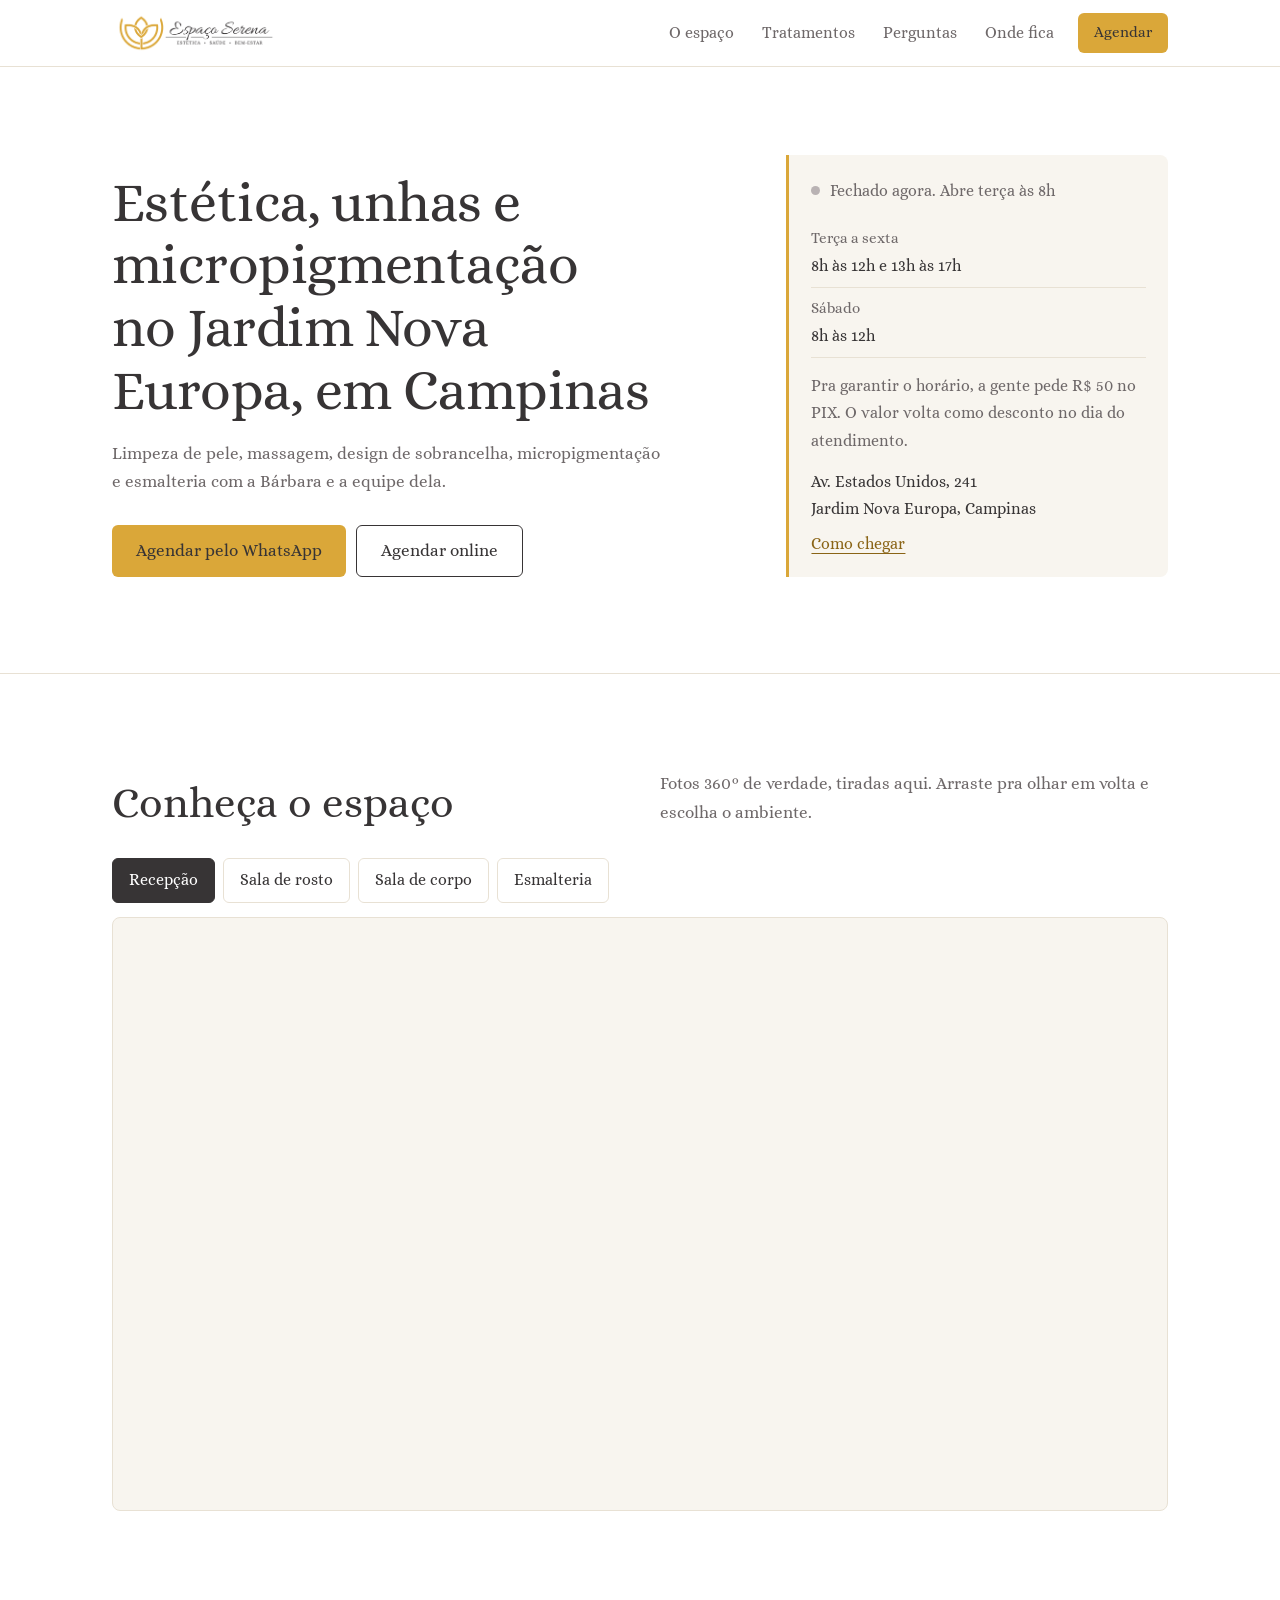
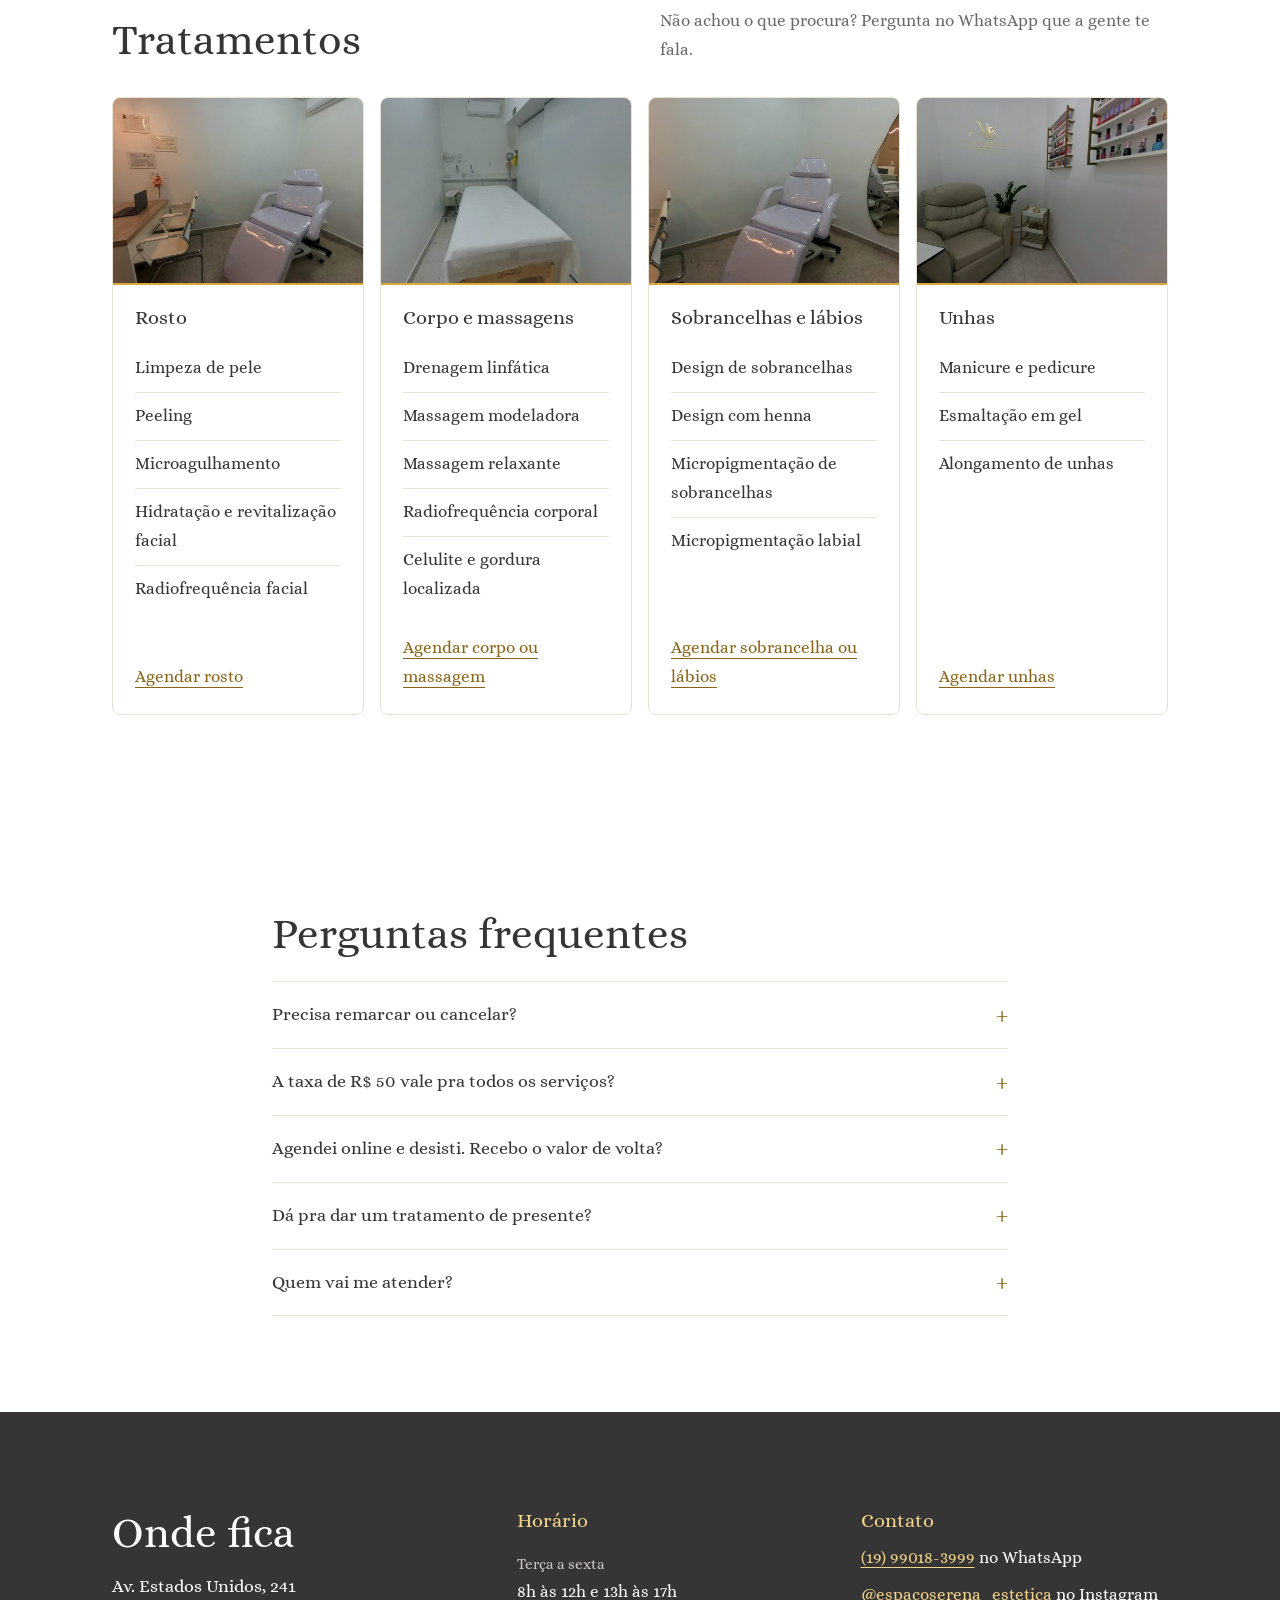
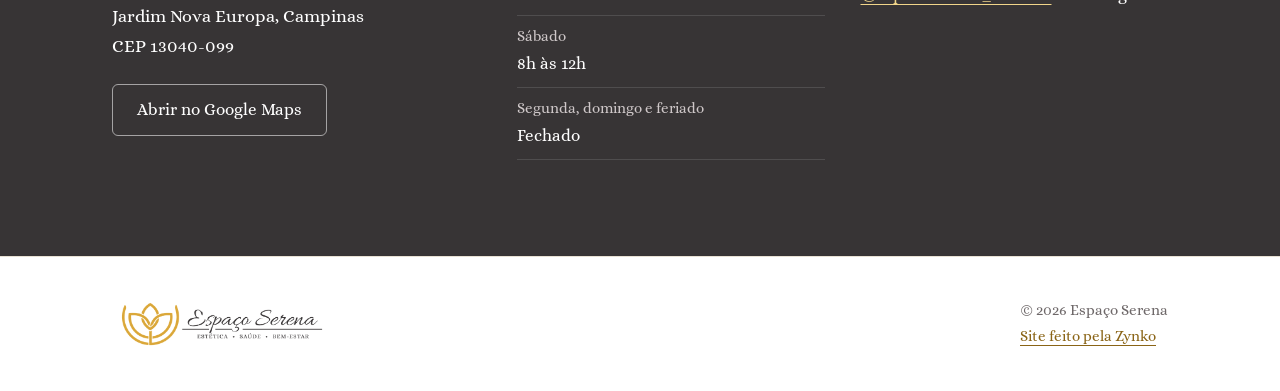
==== commit ca5ceeb3: "Abertura sem foto, fotos só no tour e nos tratamentos; tira os 3 passos e os quadros de clube Co-Aut" ====
--- a/index.html
+++ b/index.html
@@ -16,7 +16,7 @@
 <link rel="preconnect" href="https://fonts.gstatic.com" crossorigin>
 <link href="https://fonts.googleapis.com/css2?family=Alice&family=Allura&display=swap" rel="stylesheet">
 <link rel="stylesheet" href="assets/vendor/pannellum/pannellum.css">
-<link rel="stylesheet" href="assets/css/serena.css?v=6">
+<link rel="stylesheet" href="assets/css/serena.css?v=8">
 <script type="application/ld+json">
 {
   "@context": "https://schema.org",
@@ -51,7 +51,6 @@
     <nav class="menu" aria-label="Principal">
       <a href="#espaco">O espaço</a>
       <a href="#tratamentos">Tratamentos</a>
-      <a href="#agendar">Como agendar</a>
       <a href="#perguntas">Perguntas</a>
       <a href="#onde">Onde fica</a>
     </nav>
@@ -63,20 +62,24 @@
 
   <section class="abertura" data-abertura>
     <div class="wrap abertura-in">
-      <picture class="abertura-foto">
-        <source media="(max-width: 719px)" srcset="assets/img/fotos/recepcao-retrato.jpg" width="1000" height="1300">
-        <img src="assets/img/fotos/recepcao.jpg" alt="Recepção do Espaço Serena, com o logo na parede, o balcão e as poltronas" width="1600" height="1100" fetchpriority="high">
-      </picture>
       <div class="abertura-texto">
         <h1>Estética, unhas e micropigmentação no Jardim Nova Europa, em Campinas</h1>
-        <p class="lede">A Bárbara e a equipe cuidam da sua pele, do seu corpo, das suas unhas e das suas sobrancelhas, tudo no mesmo endereço.</p>
+        <p class="lede">Limpeza de pele, massagem, design de sobrancelha, micropigmentação e esmalteria com a Bárbara e a equipe dela.</p>
         <div class="acoes">
           <a class="botao botao-ouro" href="https://wa.me/5519990183999?text=Oi!%20Vim%20pelo%20site%20e%20quero%20agendar%20um%20hor%C3%A1rio">Agendar pelo WhatsApp</a>
           <a class="botao botao-linha" href="https://online.maapp.com.br/EspacoSerena">Agendar online</a>
         </div>
+      </div>
+      <aside class="abertura-info" aria-label="Horário e endereço">
         <p class="status" data-status>Terça a sexta, das 8h às 17h. Sábado, das 8h ao meio-dia.</p>
-        <p class="abertura-endereco">Av. Estados Unidos, 241, Jardim Nova Europa. <a href="https://www.google.com/maps/search/?api=1&amp;query=Espa%C3%A7o%20Serena%2C%20Av.%20Estados%20Unidos%2C%20241%2C%20Campinas">Como chegar</a></p>
-      </div>
+        <dl class="horario">
+          <div><dt>Terça a sexta</dt><dd>8h às 12h e 13h às 17h</dd></div>
+          <div><dt>Sábado</dt><dd>8h às 12h</dd></div>
+        </dl>
+        <p class="info-regra">Pra garantir o horário, a gente pede R$ 50 no PIX. O valor volta como desconto no dia do atendimento.</p>
+        <p class="info-endereco">Av. Estados Unidos, 241<br>Jardim Nova Europa, Campinas</p>
+        <a class="info-link" href="https://www.google.com/maps/search/?api=1&amp;query=Espa%C3%A7o%20Serena%2C%20Av.%20Estados%20Unidos%2C%20241%2C%20Campinas">Como chegar</a>
+      </aside>
     </div>
   </section>
 
@@ -152,46 +155,7 @@
     </div>
   </section>
 
-  <section class="secao secao-escura" id="agendar">
-    <div class="wrap">
-      <div class="secao-topo">
-        <h2>Como agendar</h2>
-        <p class="lede">Do mesmo jeito pelo WhatsApp ou pela agenda online.</p>
-      </div>
-      <ol class="passos">
-        <li>
-          <h3>Escolha o horário</h3>
-          <p>Pelo WhatsApp ou pela agenda online, que mostra os horários livres dos próximos 30&nbsp;dias.</p>
-        </li>
-        <li>
-          <h3>Confirme com R$ 50 no PIX</h3>
-          <p>Manda o comprovante no WhatsApp em até 2 horas e a vaga fica garantida.</p>
-        </li>
-        <li>
-          <h3>Os R$ 50 voltam no dia</h3>
-          <p>O valor volta pra você como cashback no dia do atendimento.</p>
-        </li>
-      </ol>
-      <a class="botao botao-ouro" href="https://wa.me/5519990183999?text=Oi!%20Vim%20pelo%20site%20e%20quero%20agendar%20um%20hor%C3%A1rio">Ver horários no WhatsApp</a>
-    </div>
-  </section>
-
-  <section class="secao" aria-label="Clube Serena e vale-presente">
-    <div class="wrap duplas">
-      <a class="dupla dupla-ouro" href="https://wa.me/5519990183999?text=Oi!%20Vim%20pelo%20site%20e%20quero%20saber%20do%20Clube%20Serena">
-        <span class="dupla-titulo">Clube Serena</span>
-        <span class="dupla-texto">Um clube pra quem já é cliente do Espaço Serena. Pergunta no WhatsApp como funciona.</span>
-        <span class="dupla-acao">Quero saber do clube</span>
-      </a>
-      <a class="dupla dupla-escura" href="https://wa.me/5519990183999?text=Oi!%20Vim%20pelo%20site%20e%20quero%20um%20vale-presente">
-        <span class="dupla-titulo">Vale-presente</span>
-        <span class="dupla-texto">Dá de presente um tratamento do Espaço Serena. A gente monta o vale pelo WhatsApp.</span>
-        <span class="dupla-acao">Quero um vale-presente</span>
-      </a>
-    </div>
-  </section>
-
-  <section class="secao secao-colada" id="perguntas">
+  <section class="secao" id="perguntas">
     <div class="wrap estreito">
       <h2>Perguntas frequentes</h2>
       <div class="perguntas">
@@ -206,6 +170,10 @@
         <details>
           <summary>Agendei online e desisti. Recebo o valor de volta?</summary>
           <p>Recebe. Você tem até 7 dias depois da reserva pra desistir e pedir o valor de volta, desde que seja antes do atendimento.</p>
+        </details>
+        <details>
+          <summary>Dá pra dar um tratamento de presente?</summary>
+          <p>Dá. A gente monta o vale-presente pelo WhatsApp, com o tratamento que você escolher.</p>
         </details>
         <details>
           <summary>Quem vai me atender?</summary>
@@ -252,6 +220,6 @@
 </a>
 
 <script src="assets/vendor/pannellum/pannellum.js" defer></script>
-<script src="assets/js/serena.js?v=6" defer></script>
+<script src="assets/js/serena.js?v=8" defer></script>
 </body>
 </html>
--- a/assets/css/serena.css
+++ b/assets/css/serena.css
@@ -93,32 +93,41 @@
   text-decoration: none; font-size: .95rem;
 }
 
-/* Abertura: a foto da recepção dela é a primeira coisa que aparece */
-
-.abertura { padding: 0 0 52px; border-bottom: 1px solid var(--linha); }
-
-.abertura-in { display: grid; gap: 28px; }
-
-.abertura-foto { display: block; margin: 0 calc(var(--lado) * -1); }
-.abertura-foto img { width: 100%; aspect-ratio: 10 / 11; object-fit: cover; }
+/* Abertura */
+
+.abertura { padding: 44px 0 56px; border-bottom: 1px solid var(--linha); }
+
+.abertura-in { display: grid; gap: 36px; }
 
 .abertura h1 {
-  font-size: clamp(2rem, 1.4rem + 2.6vw, 3.2rem);
+  font-size: clamp(2.05rem, 1.4rem + 3vw, 3.5rem);
   line-height: 1.12; letter-spacing: -0.01em;
   max-width: 19ch; text-wrap: balance;
 }
 
-.abertura .lede { margin-top: 16px; }
-
-.acoes { margin-top: 26px; display: flex; flex-direction: column; gap: 10px; }
-
-.status { margin-top: 22px; display: flex; align-items: center; gap: 10px; color: var(--texto-suave); }
+.abertura .lede { margin-top: 18px; }
+
+.acoes { margin-top: 28px; display: flex; flex-direction: column; gap: 10px; }
+
+.abertura-info {
+  padding: 22px 22px 20px;
+  background: var(--areia);
+  border-left: 3px solid var(--dourado);
+  border-radius: 0 var(--raio) var(--raio) 0;
+  font-size: 1rem;
+}
+
+.status { display: flex; align-items: center; gap: 10px; color: var(--texto-suave); }
 .status::before { content: ""; width: 9px; height: 9px; border-radius: 50%; flex: none; background: #B9B2B3; }
 .status.aberto { color: var(--grafite); }
 .status.aberto::before { background: #3E9B5F; }
 
-.abertura-endereco { margin-top: 6px; color: var(--texto-suave); font-size: 1rem; }
-.abertura-endereco a { color: var(--dourado-texto); text-underline-offset: 4px; }
+.abertura-info .horario { margin: 14px 0 0; }
+.abertura-info .horario div { border-bottom-color: var(--linha); }
+.abertura-info .horario dt { color: var(--texto-suave); }
+.info-regra { margin-top: 14px; color: var(--texto-suave); }
+.info-endereco { margin-top: 14px; }
+.info-link { display: inline-block; margin-top: 8px; color: var(--dourado-texto); text-underline-offset: 4px; }
 
 /* Seções */
 
@@ -251,7 +260,6 @@
 
 @media (min-width: 720px) {
   :root { --lado: 32px; }
-  .abertura-foto img { aspect-ratio: 16 / 9; }
   .acoes { flex-direction: row; }
   .card { flex-basis: 46%; }
   .duplas { grid-template-columns: 1fr 1fr; }
@@ -264,11 +272,8 @@
 @media (min-width: 1040px) {
   .menu { display: flex; }
   .topo-agendar { margin-left: 0; }
-  .abertura { padding: 56px 0 72px; }
-  .abertura-in { grid-template-columns: 1fr 1.1fr; align-items: center; gap: 56px; }
-  .abertura-texto { order: -1; }
-  .abertura-foto { margin: 0; }
-  .abertura-foto img { aspect-ratio: 16 / 11; border-radius: var(--raio); }
+  .abertura { padding: 88px 0 96px; }
+  .abertura-in { grid-template-columns: 1.6fr 1fr; align-items: end; gap: 64px; }
   .secao { padding: 96px 0; }
   .secao-colada { padding-top: 0; }
   .secao-topo { grid-template-columns: 1fr 1fr; align-items: end; gap: 40px; }
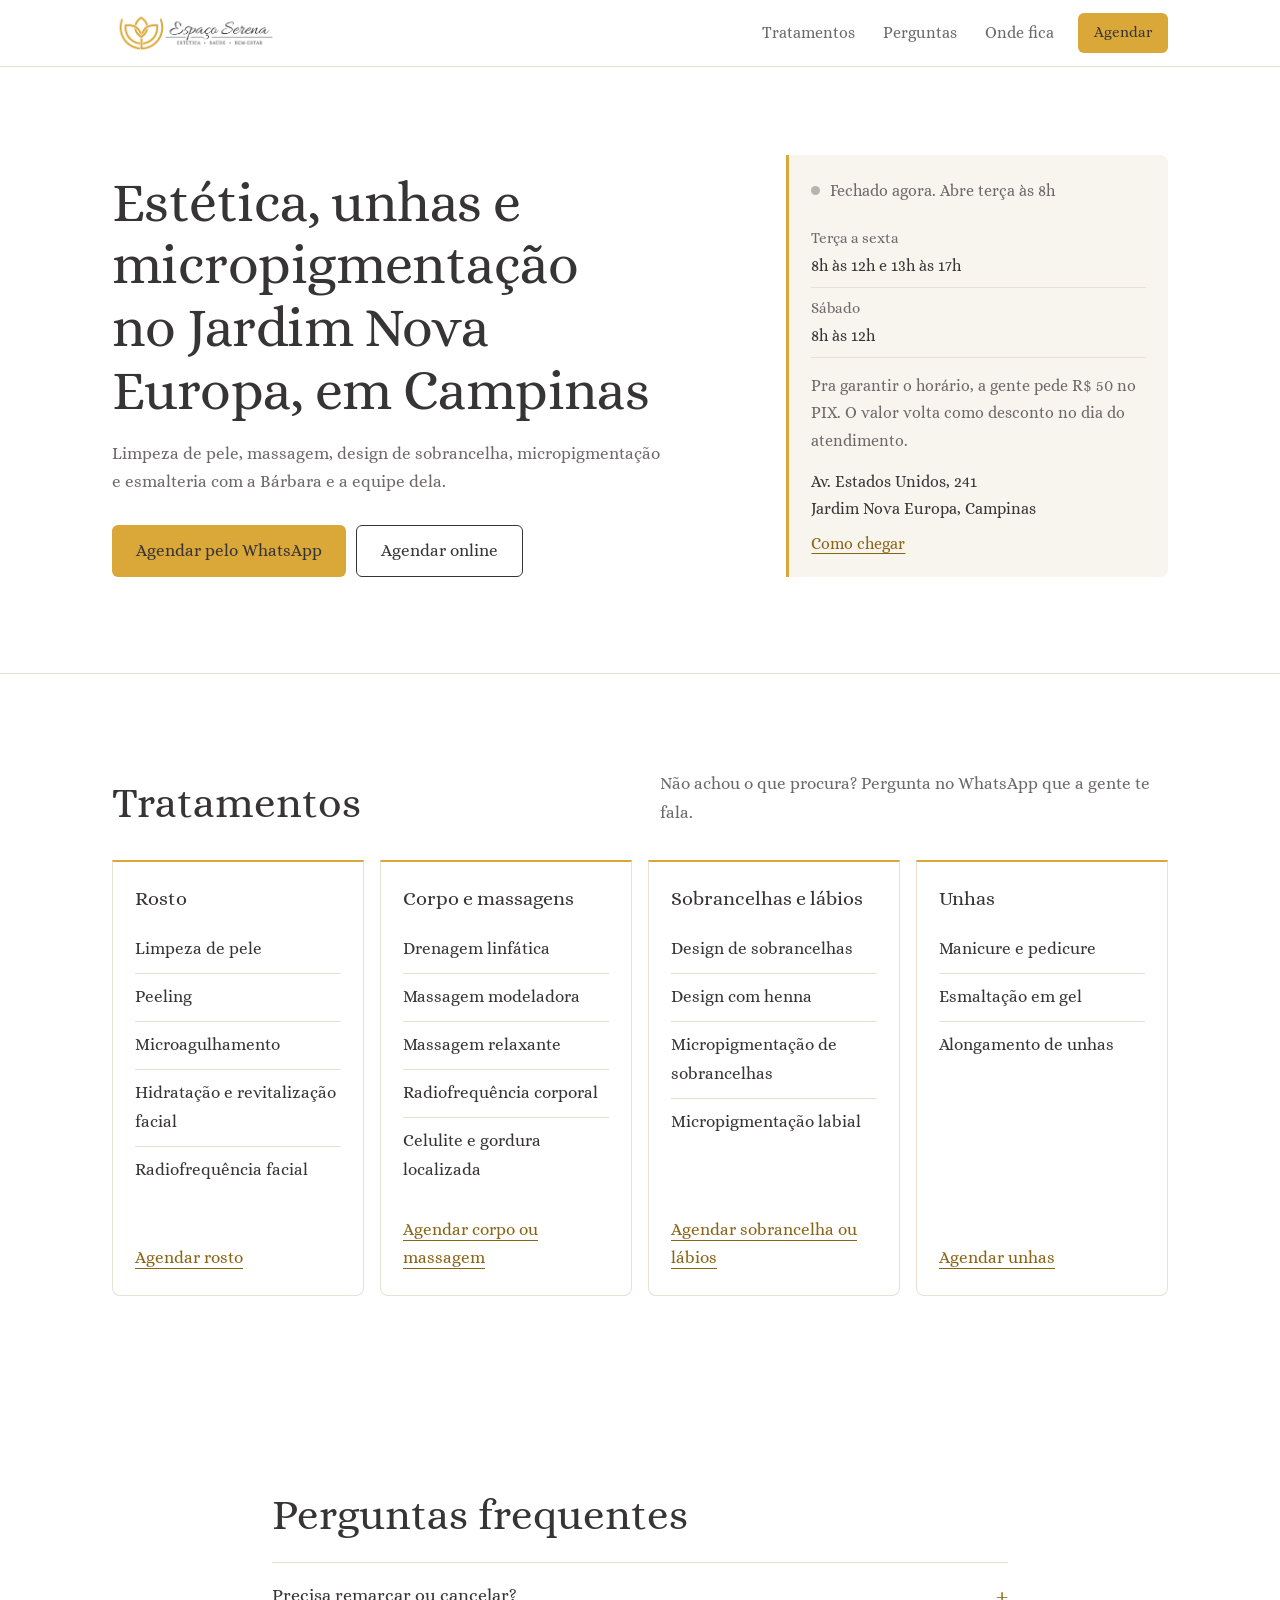
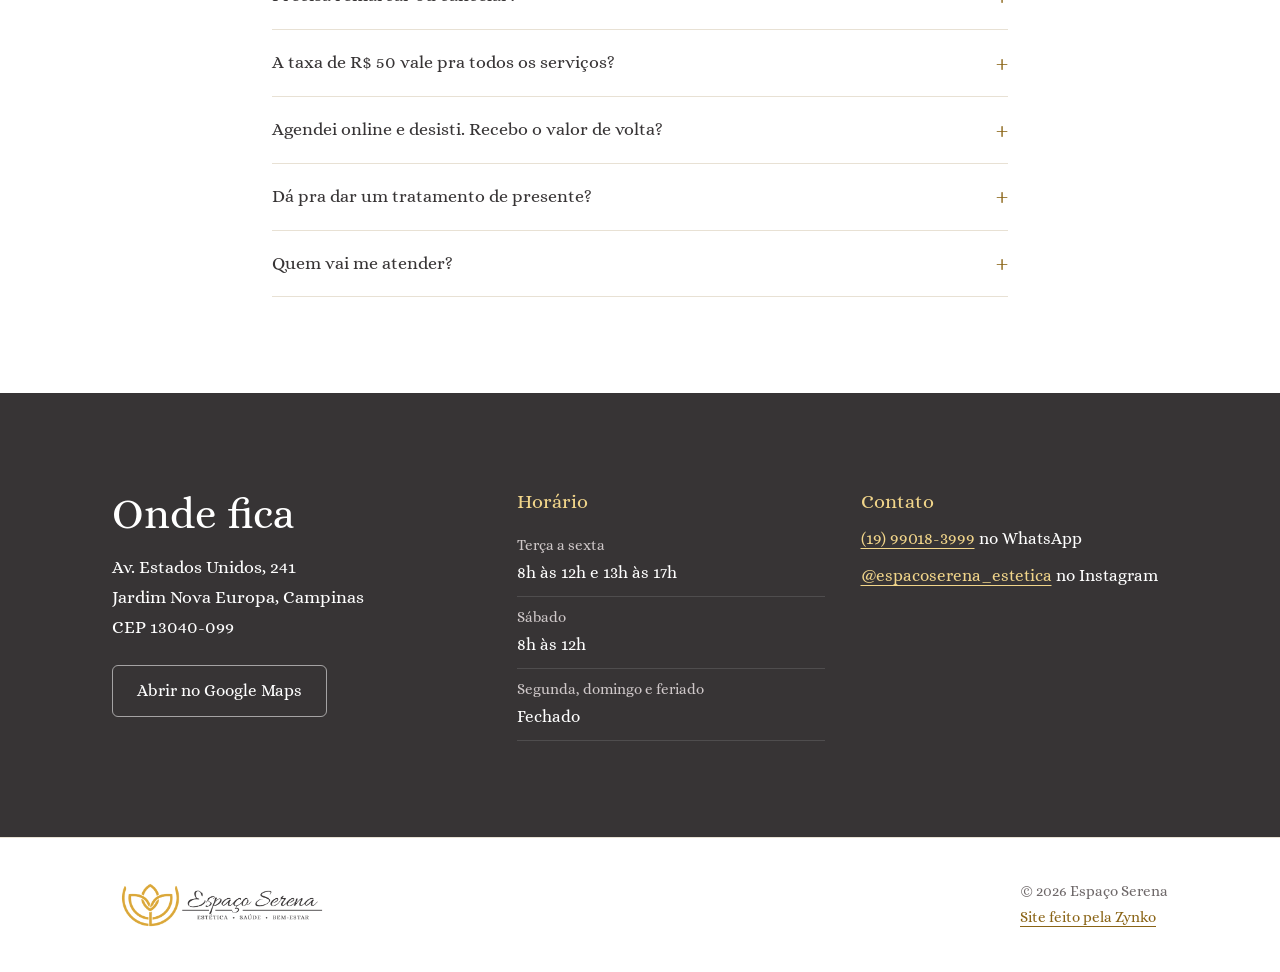
==== commit 2993828c: "Tira todas as fotos e o tour 360° do site Co-Authored-By: Claude Opus 5.5 <noreply@anthropic.com>" ====
--- a/index.html
+++ b/index.html
@@ -15,8 +15,7 @@
 <link rel="preconnect" href="https://fonts.googleapis.com">
 <link rel="preconnect" href="https://fonts.gstatic.com" crossorigin>
 <link href="https://fonts.googleapis.com/css2?family=Alice&family=Allura&display=swap" rel="stylesheet">
-<link rel="stylesheet" href="assets/vendor/pannellum/pannellum.css">
-<link rel="stylesheet" href="assets/css/serena.css?v=8">
+<link rel="stylesheet" href="assets/css/serena.css?v=9">
 <script type="application/ld+json">
 {
   "@context": "https://schema.org",
@@ -49,7 +48,6 @@
   <div class="wrap topo-in">
     <a class="topo-marca" href="./"><img src="assets/img/logo-horizontal.png" alt="Espaço Serena: estética, saúde e bem-estar" width="1400" height="399"></a>
     <nav class="menu" aria-label="Principal">
-      <a href="#espaco">O espaço</a>
       <a href="#tratamentos">Tratamentos</a>
       <a href="#perguntas">Perguntas</a>
       <a href="#onde">Onde fica</a>
@@ -83,22 +81,6 @@
     </div>
   </section>
 
-  <section class="secao" id="espaco">
-    <div class="wrap">
-      <div class="secao-topo">
-        <h2>Conheça o espaço</h2>
-        <p class="lede">Fotos 360° de verdade, tiradas aqui. Arraste pra olhar em volta e escolha o ambiente.</p>
-      </div>
-      <div class="tour-cenas" role="group" aria-label="Escolha o ambiente">
-        <button type="button" class="cena" data-cena="recepcao" aria-pressed="true">Recepção</button>
-        <button type="button" class="cena" data-cena="rosto" aria-pressed="false">Sala de rosto</button>
-        <button type="button" class="cena" data-cena="corpo" aria-pressed="false">Sala de corpo</button>
-        <button type="button" class="cena" data-cena="unhas" aria-pressed="false">Esmalteria</button>
-      </div>
-      <div class="tour" id="tour" data-tour aria-label="Foto 360° do Espaço Serena. Arraste pra olhar em volta."></div>
-    </div>
-  </section>
-
   <section class="secao" id="tratamentos">
     <div class="wrap">
       <div class="secao-topo">
@@ -108,7 +90,6 @@
     </div>
     <div class="cards" tabindex="0" aria-label="Tratamentos. No celular, arraste pro lado.">
       <article class="card">
-        <img class="card-foto" src="assets/img/fotos/rosto.jpg" alt="Sala de estética facial, com a cadeira e a mesa de atendimento" width="900" height="643" loading="lazy">
         <h3>Rosto</h3>
         <ul>
           <li>Limpeza de pele</li>
@@ -120,7 +101,6 @@
         <a class="card-link" href="https://wa.me/5519990183999?text=Oi!%20Vim%20pelo%20site%20e%20quero%20agendar%20um%20tratamento%20de%20rosto">Agendar rosto</a>
       </article>
       <article class="card">
-        <img class="card-foto" src="assets/img/fotos/corpo.jpg" alt="Sala de massagem, com a maca pronta" width="900" height="643" loading="lazy">
         <h3>Corpo e massagens</h3>
         <ul>
           <li>Drenagem linfática</li>
@@ -132,7 +112,6 @@
         <a class="card-link" href="https://wa.me/5519990183999?text=Oi!%20Vim%20pelo%20site%20e%20quero%20agendar%20um%20tratamento%20de%20corpo%20ou%20massagem">Agendar corpo ou massagem</a>
       </article>
       <article class="card">
-        <img class="card-foto" src="assets/img/fotos/sobrancelhas.jpg" alt="Cadeira de atendimento da sala de micropigmentação" width="900" height="643" loading="lazy">
         <h3>Sobrancelhas e lábios</h3>
         <ul>
           <li>Design de sobrancelhas</li>
@@ -143,7 +122,6 @@
         <a class="card-link" href="https://wa.me/5519990183999?text=Oi!%20Vim%20pelo%20site%20e%20quero%20agendar%20sobrancelha%20ou%20micropigmenta%C3%A7%C3%A3o">Agendar sobrancelha ou lábios</a>
       </article>
       <article class="card">
-        <img class="card-foto" src="assets/img/fotos/unhas.jpg" alt="Esmalteria, com a poltrona e a parede de esmaltes" width="900" height="643" loading="lazy">
         <h3>Unhas</h3>
         <ul>
           <li>Manicure e pedicure</li>
@@ -219,7 +197,6 @@
   <svg viewBox="0 0 32 32" aria-hidden="true"><path d="M16 3.5A12.4 12.4 0 0 0 5.3 22.2L3.6 28.4l6.4-1.7A12.4 12.4 0 1 0 16 3.5Zm0 22.7c-1.9 0-3.7-.5-5.3-1.4l-.4-.2-3.8 1 1-3.7-.2-.4A10.3 10.3 0 1 1 16 26.2Zm5.7-7.7c-.3-.2-1.8-.9-2.1-1-.3-.1-.5-.2-.7.2l-1 1.2c-.2.2-.4.2-.7.1a8.4 8.4 0 0 1-4.2-3.7c-.3-.5.3-.5.9-1.6.1-.2 0-.4 0-.5l-.9-2.3c-.3-.6-.5-.5-.7-.5h-.6c-.2 0-.6.1-.9.4-.3.3-1.2 1.1-1.2 2.8s1.2 3.2 1.4 3.5c.2.2 2.4 3.6 5.8 5 2.2.9 3 1 4.1.8.7-.1 1.8-.7 2.1-1.5.3-.7.3-1.3.2-1.5-.1-.1-.3-.2-.6-.4Z"/></svg>
 </a>
 
-<script src="assets/vendor/pannellum/pannellum.js" defer></script>
-<script src="assets/js/serena.js?v=8" defer></script>
+<script src="assets/js/serena.js?v=9" defer></script>
 </body>
 </html>
--- a/assets/css/serena.css
+++ b/assets/css/serena.css
@@ -155,15 +155,10 @@
 .card {
   flex: 0 0 82%; scroll-snap-align: start;
   display: flex; flex-direction: column;
-  padding: 0 22px 22px;
-  border: 1px solid var(--linha);
-  border-radius: var(--raio); overflow: hidden;
+  padding: 24px 22px 22px;
+  border: 1px solid var(--linha); border-top: 2px solid var(--dourado);
+  border-radius: 0 0 var(--raio) var(--raio);
   background: var(--papel);
-}
-.card-foto {
-  margin: 0 -22px 20px; width: calc(100% + 44px); max-width: none;
-  aspect-ratio: 4 / 3; object-fit: cover;
-  border-bottom: 2px solid var(--dourado);
 }
 
 .card ul { list-style: none; margin: 14px 0 22px; padding: 0; }
@@ -289,21 +284,3 @@
   *, *::before, *::after { transition: none !important; }
 }
 
-/* Tour 360° do Google (as fotos 360° do mapeamento) */
-
-#espaco { padding-bottom: 0; }
-.tour-cenas { display: flex; gap: 8px; overflow-x: auto; margin-bottom: 14px; scrollbar-width: none; }
-.tour-cenas::-webkit-scrollbar { display: none; }
-.cena {
-  flex: none; font: inherit; font-size: .98rem; cursor: pointer;
-  padding: 8px 16px; border-radius: 6px;
-  background: var(--papel); color: var(--grafite); border: 1px solid var(--linha);
-}
-.cena[aria-pressed="true"] { background: var(--grafite); color: var(--papel); border-color: var(--grafite); }
-.tour {
-  position: relative; overflow: hidden;
-  aspect-ratio: 4 / 3; border-radius: var(--raio);
-  background: var(--areia); border: 1px solid var(--linha);
-}
-.tour iframe { position: absolute; inset: 0; width: 100%; height: 100%; border: 0; }
-@media (min-width: 720px) { .tour { aspect-ratio: 16 / 9; } }
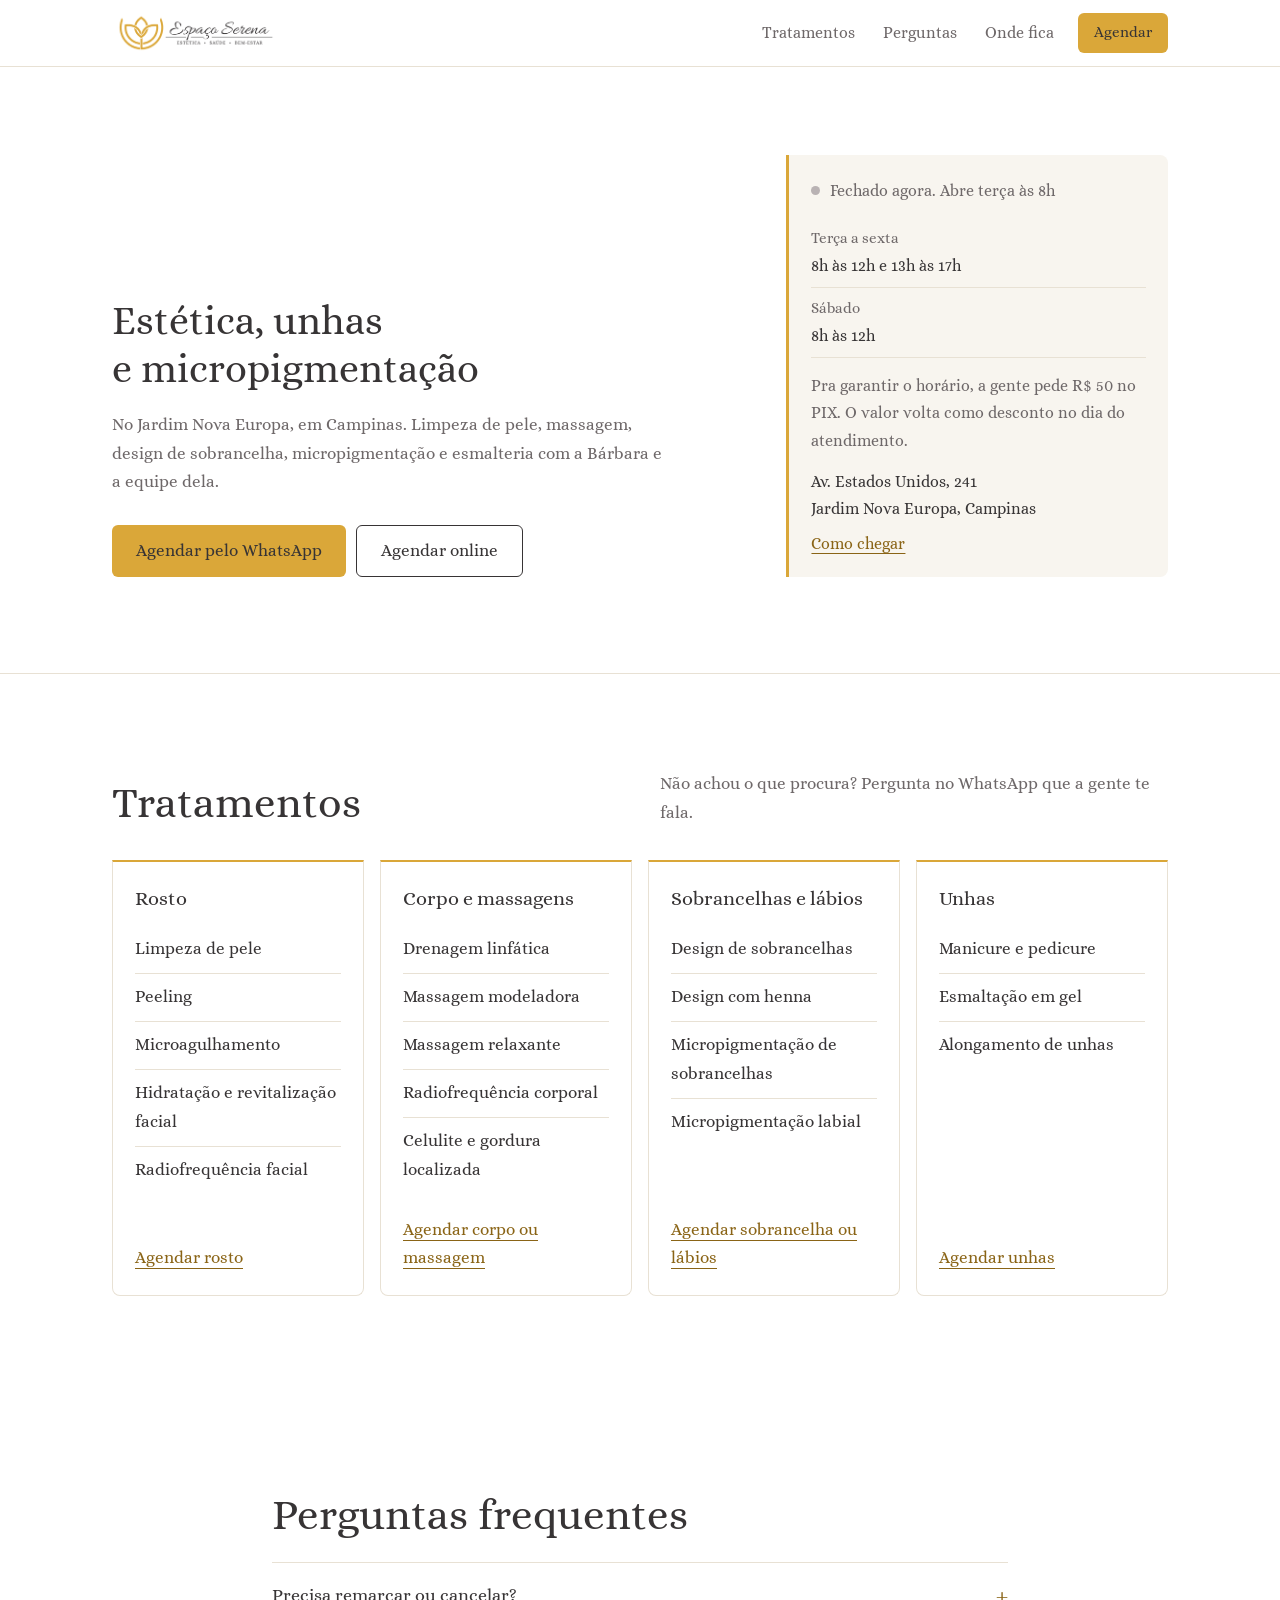
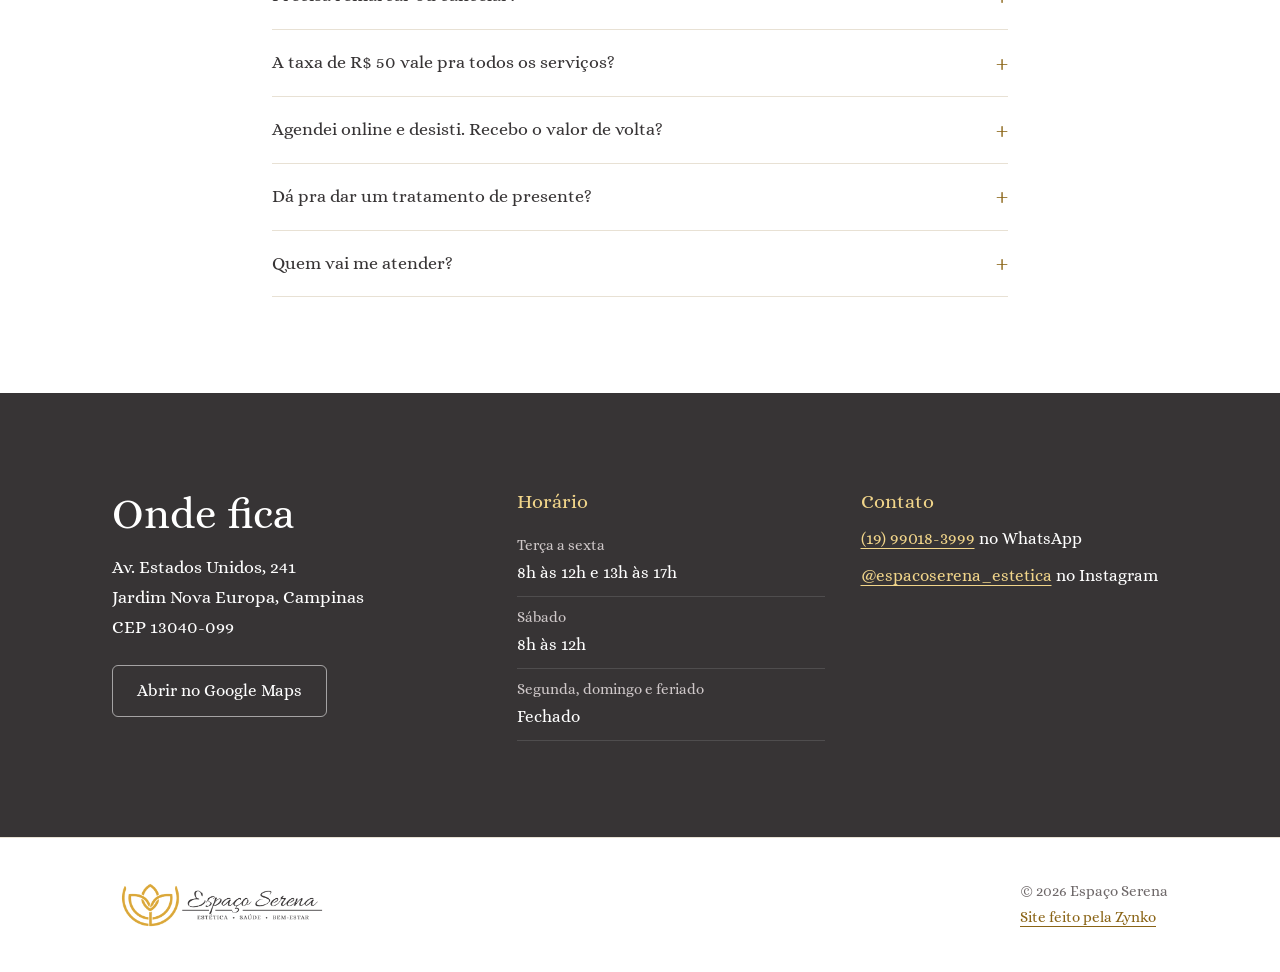
==== commit 03ece65f: "Título da abertura menor e mais curto Co-Authored-By: Claude Opus 5.5 <noreply@anthropic.com>" ====
--- a/index.html
+++ b/index.html
@@ -15,7 +15,7 @@
 <link rel="preconnect" href="https://fonts.googleapis.com">
 <link rel="preconnect" href="https://fonts.gstatic.com" crossorigin>
 <link href="https://fonts.googleapis.com/css2?family=Alice&family=Allura&display=swap" rel="stylesheet">
-<link rel="stylesheet" href="assets/css/serena.css?v=9">
+<link rel="stylesheet" href="assets/css/serena.css?v=10">
 <script type="application/ld+json">
 {
   "@context": "https://schema.org",
@@ -61,8 +61,8 @@
   <section class="abertura" data-abertura>
     <div class="wrap abertura-in">
       <div class="abertura-texto">
-        <h1>Estética, unhas e micropigmentação no Jardim Nova Europa, em Campinas</h1>
-        <p class="lede">Limpeza de pele, massagem, design de sobrancelha, micropigmentação e esmalteria com a Bárbara e a equipe dela.</p>
+        <h1>Estética, unhas e micropigmentação</h1>
+        <p class="lede">No Jardim Nova Europa, em Campinas. Limpeza de pele, massagem, design de sobrancelha, micropigmentação e esmalteria com a Bárbara e a equipe dela.</p>
         <div class="acoes">
           <a class="botao botao-ouro" href="https://wa.me/5519990183999?text=Oi!%20Vim%20pelo%20site%20e%20quero%20agendar%20um%20hor%C3%A1rio">Agendar pelo WhatsApp</a>
           <a class="botao botao-linha" href="https://online.maapp.com.br/EspacoSerena">Agendar online</a>
--- a/assets/css/serena.css
+++ b/assets/css/serena.css
@@ -100,9 +100,9 @@
 .abertura-in { display: grid; gap: 36px; }
 
 .abertura h1 {
-  font-size: clamp(2.05rem, 1.4rem + 3vw, 3.5rem);
-  line-height: 1.12; letter-spacing: -0.01em;
-  max-width: 19ch; text-wrap: balance;
+  font-size: clamp(1.75rem, 1.4rem + 1.4vw, 2.5rem);
+  line-height: 1.2;
+  max-width: 22ch; text-wrap: balance;
 }
 
 .abertura .lede { margin-top: 18px; }
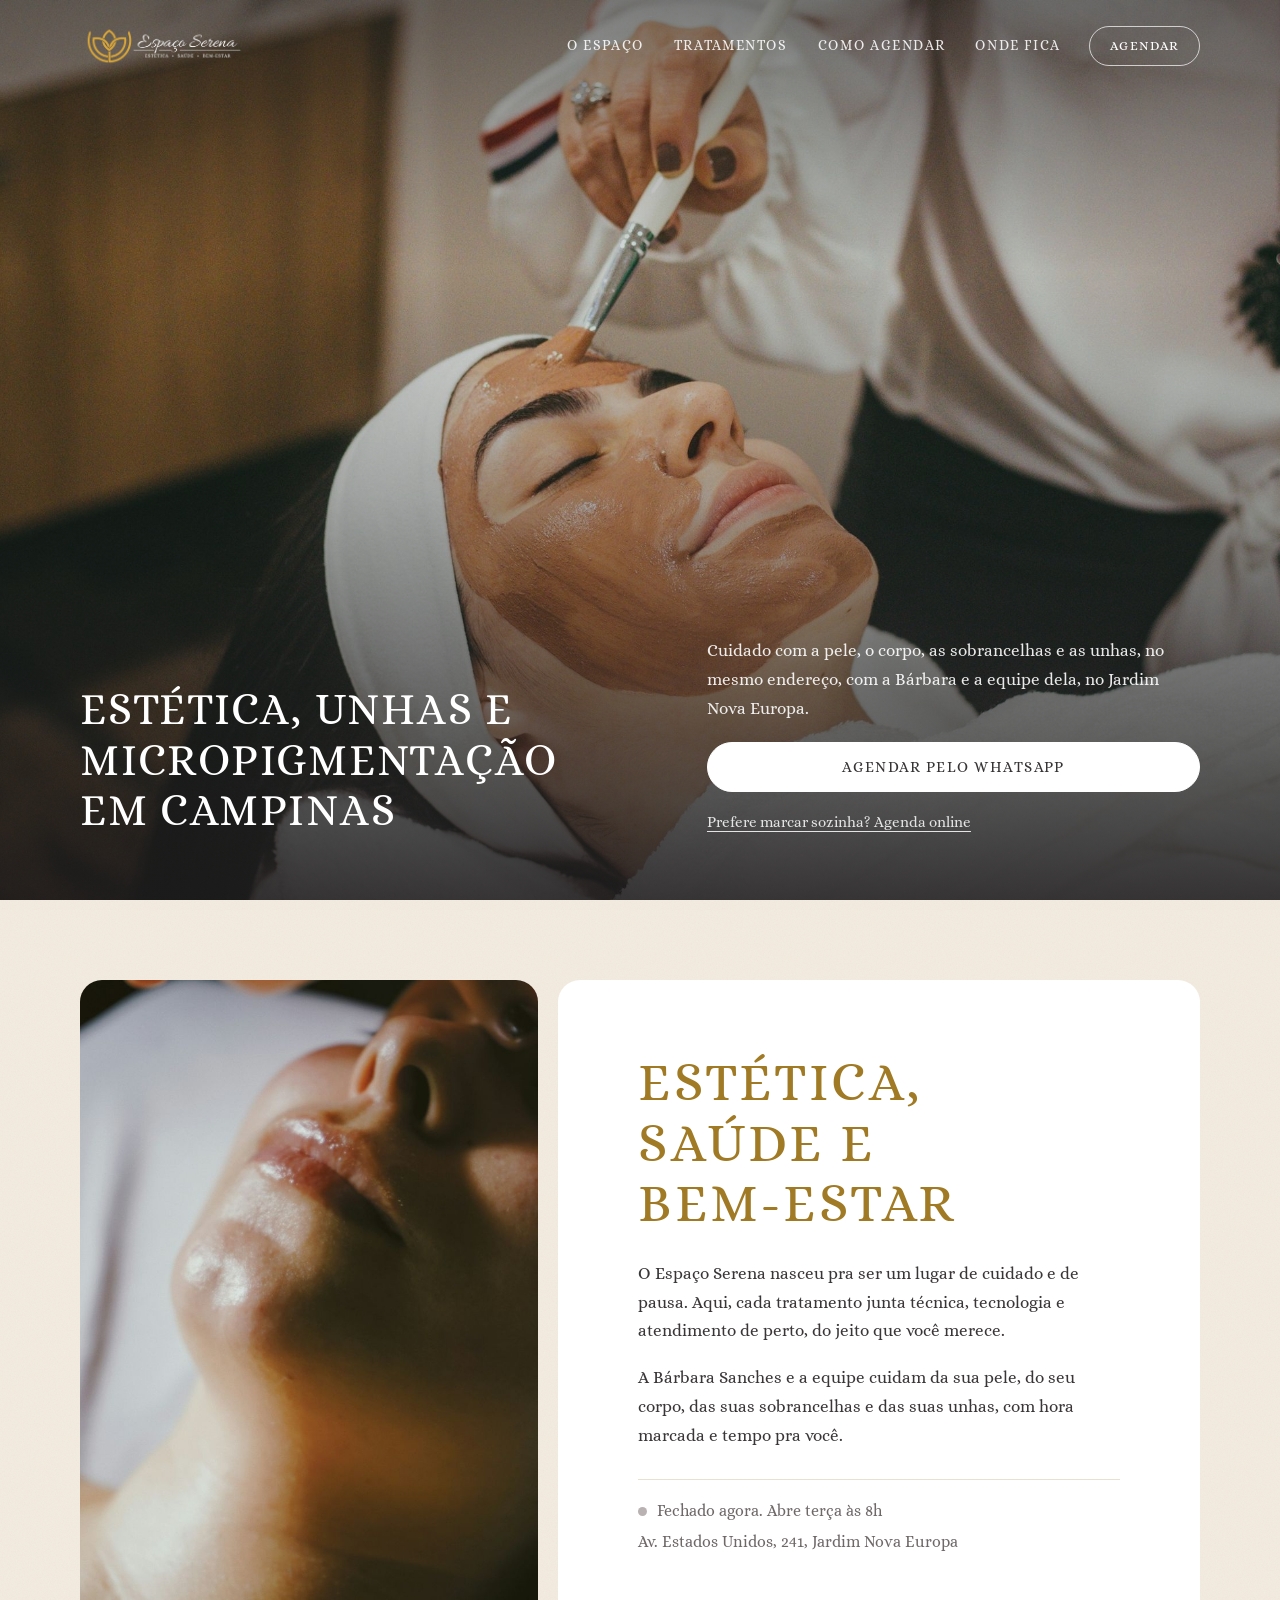
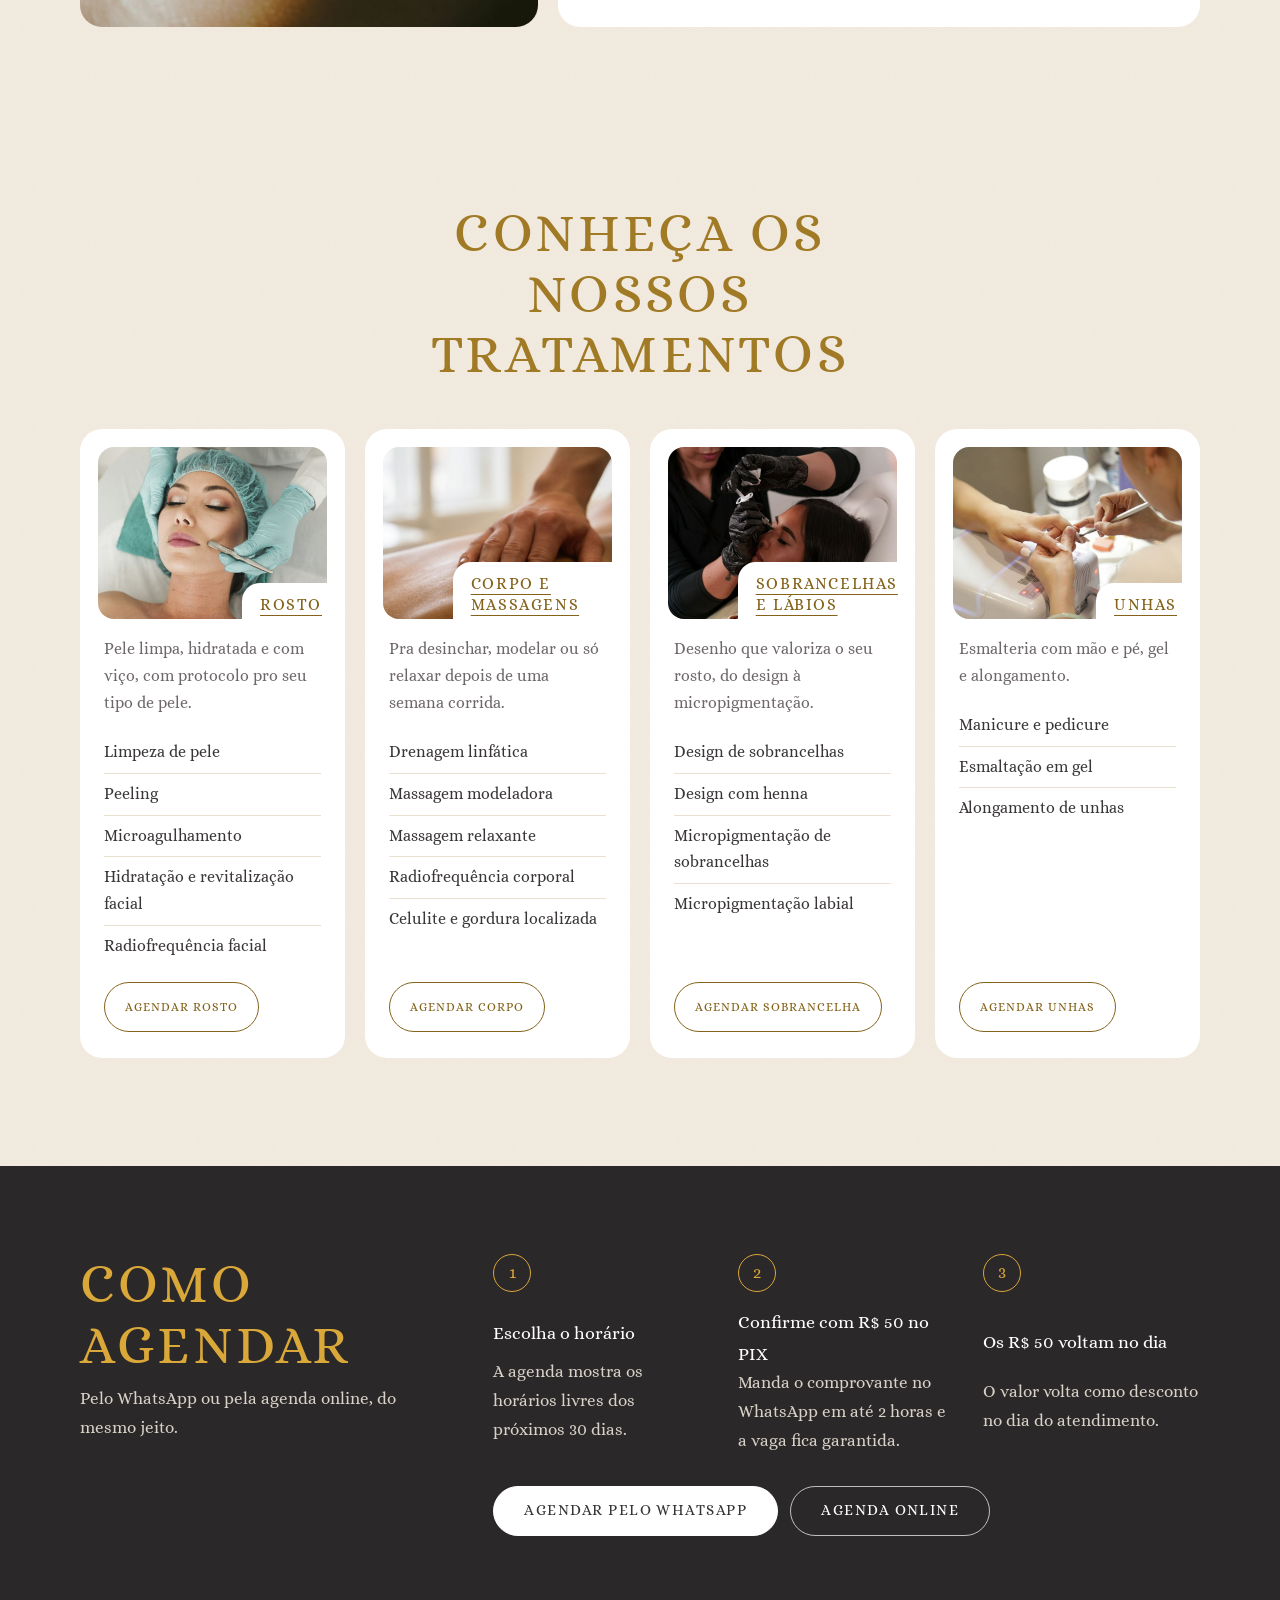
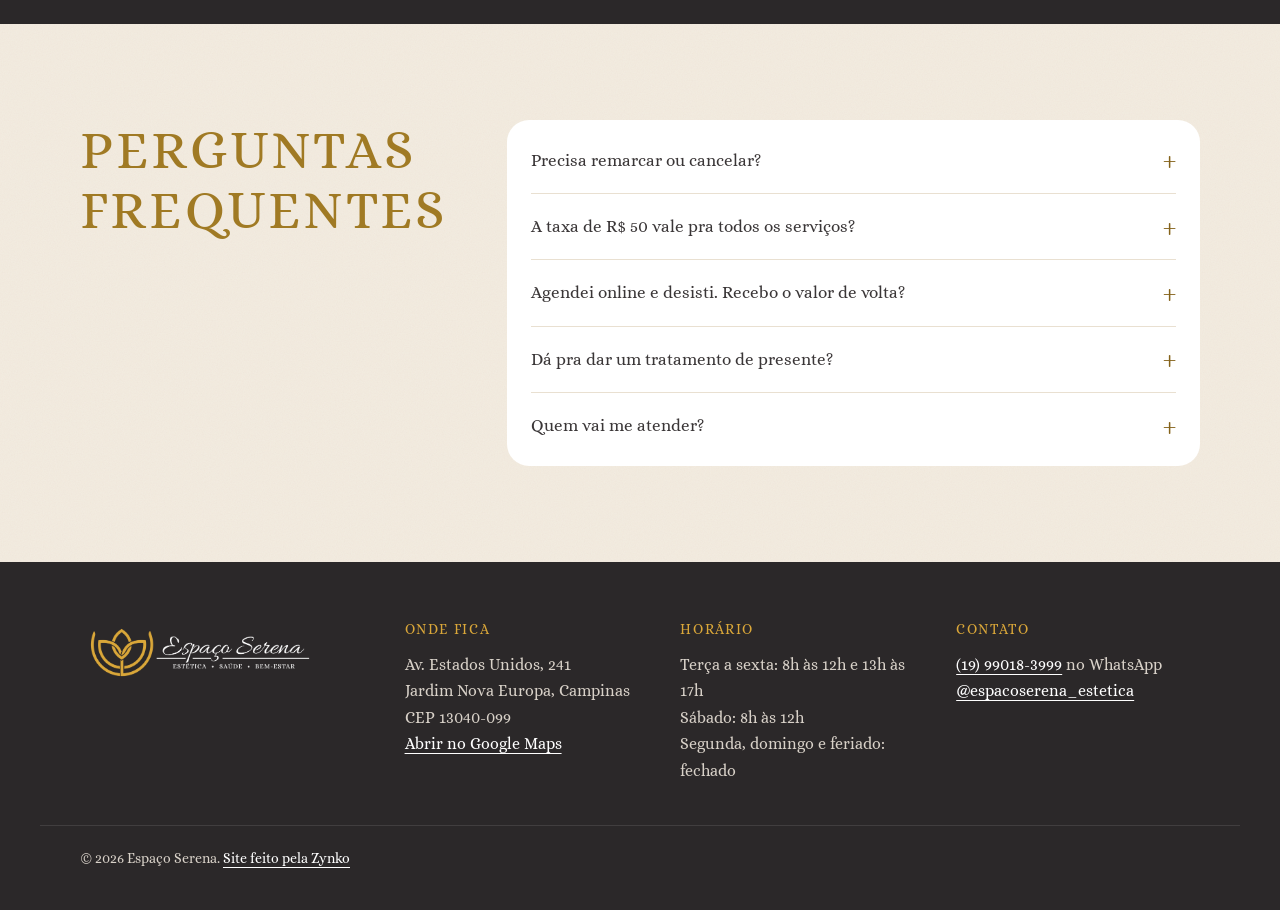
==== commit d541b16e: "Site novo na linha da Éclat: foto grande na abertura, textura quente, cards com foto e botões em píl" ====
--- a/index.html
+++ b/index.html
@@ -6,7 +6,7 @@
 <meta name="robots" content="noindex">
 <title>Espaço Serena: estética, unhas e micropigmentação no Jardim Nova Europa, Campinas</title>
 <meta name="description" content="Limpeza de pele, drenagem, massagens, design e micropigmentação de sobrancelhas e lábios, manicure e unhas em gel. Av. Estados Unidos, 241, Jardim Nova Europa, Campinas. Agende pelo WhatsApp.">
-<meta name="theme-color" content="#FFFFFF">
+<meta name="theme-color" content="#2B2829">
 <meta property="og:title" content="Espaço Serena: estética, saúde e bem-estar">
 <meta property="og:description" content="Estética, unhas e micropigmentação no Jardim Nova Europa, em Campinas. Agende pelo WhatsApp.">
 <meta property="og:image" content="assets/img/logo-vertical.png">
@@ -15,7 +15,7 @@
 <link rel="preconnect" href="https://fonts.googleapis.com">
 <link rel="preconnect" href="https://fonts.gstatic.com" crossorigin>
 <link href="https://fonts.googleapis.com/css2?family=Alice&family=Allura&display=swap" rel="stylesheet">
-<link rel="stylesheet" href="assets/css/serena.css?v=10">
+<link rel="stylesheet" href="assets/css/serena.css?v=11">
 <script type="application/ld+json">
 {
   "@context": "https://schema.org",
@@ -42,55 +42,58 @@
 </head>
 <body>
 
-<a class="pular" href="#tratamentos">Pular pro conteúdo</a>
-
-<header class="topo">
-  <div class="wrap topo-in">
-    <a class="topo-marca" href="./"><img src="assets/img/logo-horizontal.png" alt="Espaço Serena: estética, saúde e bem-estar" width="1400" height="399"></a>
+<a class="pular" href="#sobre">Pular pro conteúdo</a>
+
+<header class="abertura" data-abertura>
+  <picture class="abertura-fundo">
+    <source media="(max-width: 719px)" srcset="assets/img/fotos/abertura-celular.jpg">
+    <img src="assets/img/fotos/abertura.jpg" alt="" width="2000" height="1334" fetchpriority="high">
+  </picture>
+  <div class="wrap abertura-topo">
+    <a class="marca" href="./"><img src="assets/img/logo-horizontal-claro.png" alt="Espaço Serena: estética, saúde e bem-estar" width="1400" height="399"></a>
     <nav class="menu" aria-label="Principal">
+      <a href="#sobre">O espaço</a>
       <a href="#tratamentos">Tratamentos</a>
-      <a href="#perguntas">Perguntas</a>
+      <a href="#agendar">Como agendar</a>
       <a href="#onde">Onde fica</a>
     </nav>
-    <a class="topo-agendar" href="https://wa.me/5519990183999?text=Oi!%20Vim%20pelo%20site%20e%20quero%20agendar%20um%20hor%C3%A1rio">Agendar</a>
+    <a class="pilula pilula-clara topo-agendar" href="https://wa.me/5519990183999?text=Oi!%20Vim%20pelo%20site%20e%20quero%20agendar%20um%20hor%C3%A1rio">Agendar</a>
+  </div>
+  <div class="wrap abertura-base">
+    <h1>Estética, unhas e micropigmentação em Campinas</h1>
+    <div class="abertura-lado">
+      <p>Cuidado com a pele, o corpo, as sobrancelhas e as unhas, no mesmo endereço, com a Bárbara e a equipe dela, no Jardim Nova Europa.</p>
+      <a class="pilula pilula-cheia" href="https://wa.me/5519990183999?text=Oi!%20Vim%20pelo%20site%20e%20quero%20agendar%20um%20hor%C3%A1rio">Agendar pelo WhatsApp</a>
+      <a class="abertura-online" href="https://online.maapp.com.br/EspacoSerena">Prefere marcar sozinha? Agenda online</a>
+    </div>
   </div>
 </header>
 
 <main>
 
-  <section class="abertura" data-abertura>
-    <div class="wrap abertura-in">
-      <div class="abertura-texto">
-        <h1>Estética, unhas e micropigmentação</h1>
-        <p class="lede">No Jardim Nova Europa, em Campinas. Limpeza de pele, massagem, design de sobrancelha, micropigmentação e esmalteria com a Bárbara e a equipe dela.</p>
-        <div class="acoes">
-          <a class="botao botao-ouro" href="https://wa.me/5519990183999?text=Oi!%20Vim%20pelo%20site%20e%20quero%20agendar%20um%20hor%C3%A1rio">Agendar pelo WhatsApp</a>
-          <a class="botao botao-linha" href="https://online.maapp.com.br/EspacoSerena">Agendar online</a>
+  <section class="sobre textura" id="sobre">
+    <div class="wrap sobre-in">
+      <img class="sobre-foto" src="assets/img/fotos/sobre.jpg" alt="Cliente relaxando durante um tratamento facial" width="900" height="1125" loading="lazy">
+      <div class="sobre-cartao">
+        <h2 class="titulo">Estética,<br>saúde e<br>bem-estar</h2>
+        <p>O Espaço Serena nasceu pra ser um lugar de cuidado e de pausa. Aqui, cada tratamento junta técnica, tecnologia e atendimento de perto, do jeito que você merece.</p>
+        <p>A Bárbara Sanches e a equipe cuidam da sua pele, do seu corpo, das suas sobrancelhas e das suas unhas, com hora marcada e tempo pra você.</p>
+        <div class="sobre-info">
+          <p class="status" data-status>Terça a sexta, das 8h às 17h. Sábado, das 8h ao meio-dia.</p>
+          <p>Av. Estados Unidos, 241, Jardim Nova Europa</p>
         </div>
       </div>
-      <aside class="abertura-info" aria-label="Horário e endereço">
-        <p class="status" data-status>Terça a sexta, das 8h às 17h. Sábado, das 8h ao meio-dia.</p>
-        <dl class="horario">
-          <div><dt>Terça a sexta</dt><dd>8h às 12h e 13h às 17h</dd></div>
-          <div><dt>Sábado</dt><dd>8h às 12h</dd></div>
-        </dl>
-        <p class="info-regra">Pra garantir o horário, a gente pede R$ 50 no PIX. O valor volta como desconto no dia do atendimento.</p>
-        <p class="info-endereco">Av. Estados Unidos, 241<br>Jardim Nova Europa, Campinas</p>
-        <a class="info-link" href="https://www.google.com/maps/search/?api=1&amp;query=Espa%C3%A7o%20Serena%2C%20Av.%20Estados%20Unidos%2C%20241%2C%20Campinas">Como chegar</a>
-      </aside>
-    </div>
-  </section>
-
-  <section class="secao" id="tratamentos">
+    </div>
+  </section>
+
+  <section class="tratamentos textura" id="tratamentos">
     <div class="wrap">
-      <div class="secao-topo">
-        <h2>Tratamentos</h2>
-        <p class="lede">Não achou o que procura? Pergunta no WhatsApp que a gente te fala.</p>
-      </div>
-    </div>
-    <div class="cards" tabindex="0" aria-label="Tratamentos. No celular, arraste pro lado.">
-      <article class="card">
-        <h3>Rosto</h3>
+      <h2 class="titulo titulo-centro">Conheça os nossos tratamentos</h2>
+    </div>
+    <div class="cards">
+      <article class="card">
+        <div class="card-foto"><img src="assets/img/fotos/rosto.jpg" alt="Profissional fazendo tratamento facial" width="800" height="600" loading="lazy"><h3>Rosto</h3></div>
+        <p>Pele limpa, hidratada e com viço, com protocolo pro seu tipo de pele.</p>
         <ul>
           <li>Limpeza de pele</li>
           <li>Peeling</li>
@@ -98,10 +101,11 @@
           <li>Hidratação e revitalização facial</li>
           <li>Radiofrequência facial</li>
         </ul>
-        <a class="card-link" href="https://wa.me/5519990183999?text=Oi!%20Vim%20pelo%20site%20e%20quero%20agendar%20um%20tratamento%20de%20rosto">Agendar rosto</a>
-      </article>
-      <article class="card">
-        <h3>Corpo e massagens</h3>
+        <a class="pilula" href="https://wa.me/5519990183999?text=Oi!%20Vim%20pelo%20site%20e%20quero%20agendar%20um%20tratamento%20de%20rosto">Agendar rosto</a>
+      </article>
+      <article class="card">
+        <div class="card-foto"><img src="assets/img/fotos/corpo.jpg" alt="Massagem nas costas" width="800" height="600" loading="lazy"><h3>Corpo e massagens</h3></div>
+        <p>Pra desinchar, modelar ou só relaxar depois de uma semana corrida.</p>
         <ul>
           <li>Drenagem linfática</li>
           <li>Massagem modeladora</li>
@@ -109,33 +113,53 @@
           <li>Radiofrequência corporal</li>
           <li>Celulite e gordura localizada</li>
         </ul>
-        <a class="card-link" href="https://wa.me/5519990183999?text=Oi!%20Vim%20pelo%20site%20e%20quero%20agendar%20um%20tratamento%20de%20corpo%20ou%20massagem">Agendar corpo ou massagem</a>
-      </article>
-      <article class="card">
-        <h3>Sobrancelhas e lábios</h3>
+        <a class="pilula" href="https://wa.me/5519990183999?text=Oi!%20Vim%20pelo%20site%20e%20quero%20agendar%20um%20tratamento%20de%20corpo%20ou%20massagem">Agendar corpo</a>
+      </article>
+      <article class="card">
+        <div class="card-foto"><img src="assets/img/fotos/sobrancelhas.jpg" alt="Profissional fazendo design de sobrancelha" width="800" height="600" loading="lazy"><h3>Sobrancelhas e lábios</h3></div>
+        <p>Desenho que valoriza o seu rosto, do design à micropigmentação.</p>
         <ul>
           <li>Design de sobrancelhas</li>
           <li>Design com henna</li>
           <li>Micropigmentação de sobrancelhas</li>
           <li>Micropigmentação labial</li>
         </ul>
-        <a class="card-link" href="https://wa.me/5519990183999?text=Oi!%20Vim%20pelo%20site%20e%20quero%20agendar%20sobrancelha%20ou%20micropigmenta%C3%A7%C3%A3o">Agendar sobrancelha ou lábios</a>
-      </article>
-      <article class="card">
-        <h3>Unhas</h3>
+        <a class="pilula" href="https://wa.me/5519990183999?text=Oi!%20Vim%20pelo%20site%20e%20quero%20agendar%20sobrancelha%20ou%20micropigmenta%C3%A7%C3%A3o">Agendar sobrancelha</a>
+      </article>
+      <article class="card">
+        <div class="card-foto"><img src="assets/img/fotos/unhas.jpg" alt="Manicure fazendo as unhas de uma cliente" width="800" height="600" loading="lazy"><h3>Unhas</h3></div>
+        <p>Esmalteria com mão e pé, gel e alongamento.</p>
         <ul>
           <li>Manicure e pedicure</li>
           <li>Esmaltação em gel</li>
           <li>Alongamento de unhas</li>
         </ul>
-        <a class="card-link" href="https://wa.me/5519990183999?text=Oi!%20Vim%20pelo%20site%20e%20quero%20agendar%20unhas">Agendar unhas</a>
-      </article>
-    </div>
-  </section>
-
-  <section class="secao" id="perguntas">
-    <div class="wrap estreito">
-      <h2>Perguntas frequentes</h2>
+        <a class="pilula" href="https://wa.me/5519990183999?text=Oi!%20Vim%20pelo%20site%20e%20quero%20agendar%20unhas">Agendar unhas</a>
+      </article>
+    </div>
+  </section>
+
+  <section class="agendar" id="agendar">
+    <div class="wrap agendar-in">
+      <div>
+        <h2 class="titulo titulo-claro">Como agendar</h2>
+        <p class="agendar-sub">Pelo WhatsApp ou pela agenda online, do mesmo jeito.</p>
+      </div>
+      <ol class="passos">
+        <li><b>Escolha o horário</b><span>A agenda mostra os horários livres dos próximos 30 dias.</span></li>
+        <li><b>Confirme com R$ 50 no PIX</b><span>Manda o comprovante no WhatsApp em até 2 horas e a vaga fica garantida.</span></li>
+        <li><b>Os R$ 50 voltam no dia</b><span>O valor volta como desconto no dia do atendimento.</span></li>
+      </ol>
+      <div class="agendar-acoes">
+        <a class="pilula pilula-cheia" href="https://wa.me/5519990183999?text=Oi!%20Vim%20pelo%20site%20e%20quero%20agendar%20um%20hor%C3%A1rio">Agendar pelo WhatsApp</a>
+        <a class="pilula pilula-clara" href="https://online.maapp.com.br/EspacoSerena">Agenda online</a>
+      </div>
+    </div>
+  </section>
+
+  <section class="perguntas-sec textura" id="perguntas">
+    <div class="wrap perguntas-in">
+      <h2 class="titulo">Perguntas frequentes</h2>
       <div class="perguntas">
         <details>
           <summary>Precisa remarcar ou cancelar?</summary>
@@ -143,7 +167,7 @@
         </details>
         <details>
           <summary>A taxa de R$ 50 vale pra todos os serviços?</summary>
-          <p>Vale. Ela confirma qualquer horário, pelo WhatsApp ou pela agenda online, e volta pra você como cashback no dia do atendimento.</p>
+          <p>Vale. Ela confirma qualquer horário, pelo WhatsApp ou pela agenda online, e volta pra você como desconto no dia do atendimento.</p>
         </details>
         <details>
           <summary>Agendei online e desisti. Recebo o valor de volta?</summary>
@@ -161,42 +185,34 @@
     </div>
   </section>
 
-  <section class="secao secao-escura onde" id="onde">
-    <div class="wrap onde-in">
-      <div>
-        <h2>Onde fica</h2>
-        <p class="endereco">Av. Estados Unidos, 241<br>Jardim Nova Europa, Campinas<br>CEP 13040-099</p>
-        <a class="botao botao-linha" href="https://www.google.com/maps/search/?api=1&amp;query=Espa%C3%A7o%20Serena%2C%20Av.%20Estados%20Unidos%2C%20241%2C%20Campinas">Abrir no Google Maps</a>
-      </div>
-      <div>
-        <h3>Horário</h3>
-        <dl class="horario">
-          <div><dt>Terça a sexta</dt><dd>8h às 12h e 13h às 17h</dd></div>
-          <div><dt>Sábado</dt><dd>8h às 12h</dd></div>
-          <div><dt>Segunda, domingo e feriado</dt><dd>Fechado</dd></div>
-        </dl>
-      </div>
-      <div>
-        <h3>Contato</h3>
-        <p><a href="https://wa.me/5519990183999">(19) 99018-3999</a> no WhatsApp</p>
-        <p><a href="https://instagram.com/espacoserena_estetica">@espacoserena_estetica</a> no Instagram</p>
-      </div>
-    </div>
-  </section>
-
 </main>
 
-<footer class="rodape">
+<footer class="rodape" id="onde">
   <div class="wrap rodape-in">
-    <img class="rodape-logo" src="assets/img/logo-horizontal.png" alt="Espaço Serena: estética, saúde e bem-estar" width="1400" height="399" loading="lazy">
-    <p>© 2026 Espaço Serena<br><a href="https://zynko.tech">Site feito pela Zynko</a></p>
+    <div class="rodape-marca">
+      <img src="assets/img/logo-horizontal-claro.png" alt="Espaço Serena: estética, saúde e bem-estar" width="1400" height="399" loading="lazy">
+    </div>
+    <div>
+      <h3>Onde fica</h3>
+      <p>Av. Estados Unidos, 241<br>Jardim Nova Europa, Campinas<br>CEP 13040-099</p>
+      <a href="https://www.google.com/maps/search/?api=1&amp;query=Espa%C3%A7o%20Serena%2C%20Av.%20Estados%20Unidos%2C%20241%2C%20Campinas">Abrir no Google Maps</a>
+    </div>
+    <div>
+      <h3>Horário</h3>
+      <p>Terça a sexta: 8h às 12h e 13h às 17h<br>Sábado: 8h às 12h<br>Segunda, domingo e feriado: fechado</p>
+    </div>
+    <div>
+      <h3>Contato</h3>
+      <p><a href="https://wa.me/5519990183999">(19) 99018-3999</a> no WhatsApp<br><a href="https://instagram.com/espacoserena_estetica">@espacoserena_estetica</a></p>
+    </div>
   </div>
+  <div class="wrap rodape-fim">© 2026 Espaço Serena. <a href="https://zynko.tech">Site feito pela Zynko</a></div>
 </footer>
 
 <a class="whats" data-whats href="https://wa.me/5519990183999?text=Oi!%20Vim%20pelo%20site%20e%20quero%20agendar%20um%20hor%C3%A1rio" aria-label="Agendar pelo WhatsApp">
   <svg viewBox="0 0 32 32" aria-hidden="true"><path d="M16 3.5A12.4 12.4 0 0 0 5.3 22.2L3.6 28.4l6.4-1.7A12.4 12.4 0 1 0 16 3.5Zm0 22.7c-1.9 0-3.7-.5-5.3-1.4l-.4-.2-3.8 1 1-3.7-.2-.4A10.3 10.3 0 1 1 16 26.2Zm5.7-7.7c-.3-.2-1.8-.9-2.1-1-.3-.1-.5-.2-.7.2l-1 1.2c-.2.2-.4.2-.7.1a8.4 8.4 0 0 1-4.2-3.7c-.3-.5.3-.5.9-1.6.1-.2 0-.4 0-.5l-.9-2.3c-.3-.6-.5-.5-.7-.5h-.6c-.2 0-.6.1-.9.4-.3.3-1.2 1.1-1.2 2.8s1.2 3.2 1.4 3.5c.2.2 2.4 3.6 5.8 5 2.2.9 3 1 4.1.8.7-.1 1.8-.7 2.1-1.5.3-.7.3-1.3.2-1.5-.1-.1-.3-.2-.6-.4Z"/></svg>
 </a>
 
-<script src="assets/js/serena.js?v=9" defer></script>
+<script src="assets/js/serena.js?v=11" defer></script>
 </body>
 </html>
--- a/assets/css/serena.css
+++ b/assets/css/serena.css
@@ -1,286 +1,196 @@
 /* Espaço Serena: cores, letras e logo do manual da marca (identidade/manual-da-marca.pdf).
-   Fundo branco como o papel timbrado do manual, grafite no texto e dourado chapado nos detalhes. */
+   Linha visual pedida pelo João em 03/11/2026: a da Éclat (foto grande na abertura, fundo com
+   textura quente, títulos em maiúsculas espaçadas, cards brancos com foto e botões com contorno).
+   As fotos em assets/img/fotos/ são provisórias (Unsplash) até chegarem as da clínica. */
 
 :root {
   --grafite: #373435;
+  --grafite-fundo: #2B2829;
   --dourado: #DAA739;
-  --dourado-texto: #8A6416;
-  --dourado-claro: #F1D58A;
+  --bronze: #A07A24;          /* dourado escurecido pra título grande sobre fundo claro */
+  --bronze-texto: #84621A;    /* texto pequeno e botões sobre fundo claro */
+  --areia: #F3ECE1;
   --papel: #FFFFFF;
-  --areia: #F8F5EF;
-  --linha: #E8E1D4;
-  --texto: #373435;
-  --texto-suave: #6E6869;
-  --claro-suave: #CFC8C9;
-  --raio: 8px;
-  --wrap: 1120px;
+  --linha: #E9E0D1;
+  --texto: #3A3637;
+  --texto-suave: #6F6869;
+  --claro-suave: #D8D1C8;
+  --raio: 22px;
+  --wrap: 1200px;
   --lado: 20px;
 }
 
 *, *::before, *::after { box-sizing: border-box; }
+html { scroll-behavior: smooth; -webkit-text-size-adjust: 100%; }
+body { margin: 0; background: var(--areia); color: var(--texto); font-family: "Alice", Georgia, serif; font-size: 1.0625rem; line-height: 1.7; -webkit-font-smoothing: antialiased; }
+img { display: block; max-width: 100%; height: auto; }
+a { color: inherit; }
+h1, h2, h3 { font-weight: 400; margin: 0; }
+p { margin: 0; }
+:focus-visible { outline: 2px solid var(--dourado); outline-offset: 3px; border-radius: 6px; }
+.wrap { width: 100%; max-width: var(--wrap); margin: 0 auto; padding: 0 var(--lado); }
 
-html { scroll-behavior: smooth; scroll-padding-top: 72px; -webkit-text-size-adjust: 100%; }
+.pular { position: absolute; left: 12px; top: -60px; z-index: 50; background: var(--papel); color: var(--grafite); padding: 10px 14px; border-radius: 8px; }
+.pular:focus { top: 12px; }
 
-body {
-  margin: 0;
-  background: var(--papel);
-  color: var(--texto);
-  font-family: "Alice", Georgia, serif;
-  font-size: 1.0625rem;
-  line-height: 1.7;
-  -webkit-font-smoothing: antialiased;
+/* Fundo com textura de papel, em tom quente */
+.textura {
+  background-color: var(--areia);
+  background-image: url("data:image/svg+xml,%3Csvg xmlns='http://www.w3.org/2000/svg' width='240' height='240'%3E%3Cfilter id='n'%3E%3CfeTurbulence type='fractalNoise' baseFrequency='.85' numOctaves='3' stitchTiles='stitch'/%3E%3CfeColorMatrix values='0 0 0 0 .55 0 0 0 0 .45 0 0 0 0 .32 0 0 0 .09 0'/%3E%3C/filter%3E%3Crect width='100%25' height='100%25' filter='url(%23n)'/%3E%3C/svg%3E");
 }
 
-img { display: block; max-width: 100%; height: auto; }
+/* Títulos em maiúsculas espaçadas, como a frase do logo */
+.titulo {
+  font-size: clamp(1.9rem, 1.3rem + 2.6vw, 3.4rem);
+  line-height: 1.12; letter-spacing: .06em; text-transform: uppercase;
+  color: var(--bronze);
+}
+.titulo-centro { text-align: center; max-width: 18ch; margin: 0 auto; }
+.titulo-claro { color: var(--dourado); }
 
-a { color: inherit; }
+/* Botões com contorno, em pílula */
+.pilula {
+  display: inline-flex; align-items: center; justify-content: center;
+  min-height: 50px; padding: 0 30px; border-radius: 999px;
+  border: 1px solid var(--bronze-texto); color: var(--bronze-texto);
+  font-size: .92rem; letter-spacing: .1em; text-transform: uppercase; text-decoration: none;
+  transition: background-color .2s ease, color .2s ease, border-color .2s ease;
+}
+.pilula:hover { background: var(--bronze-texto); color: var(--papel); }
+.pilula-cheia { background: var(--papel); border-color: var(--papel); color: var(--grafite); }
+.pilula-cheia:hover { background: var(--dourado); border-color: var(--dourado); color: var(--grafite); }
+.pilula-clara { border-color: rgba(255, 255, 255, .7); color: var(--papel); }
+.pilula-clara:hover { background: var(--papel); color: var(--grafite); }
 
-h1, h2, h3 { font-weight: 400; margin: 0; }
+/* Abertura: foto grande, título embaixo à esquerda, texto e botão à direita */
+.abertura { position: relative; min-height: 100svh; display: flex; flex-direction: column; justify-content: space-between; color: var(--papel); overflow: hidden; background: var(--grafite-fundo); }
+.abertura-fundo, .abertura-fundo img { position: absolute; inset: 0; width: 100%; height: 100%; }
+.abertura-fundo img { object-fit: cover; object-position: 50% 35%; }
+.abertura::after { content: ""; position: absolute; inset: 0; background: linear-gradient(180deg, rgba(30, 27, 28, .55) 0%, rgba(30, 27, 28, .15) 30%, rgba(30, 27, 28, .35) 55%, rgba(30, 27, 28, .88) 100%); }
+.abertura-topo, .abertura-base { position: relative; z-index: 1; }
+.abertura-topo { display: flex; align-items: center; gap: 28px; padding-top: 22px; }
+.marca img { height: 48px; width: auto; }
+.menu { display: none; margin-left: auto; gap: 30px; }
+.menu a { text-decoration: none; font-size: .85rem; letter-spacing: .12em; text-transform: uppercase; color: rgba(255, 255, 255, .88); }
+.menu a:hover { color: var(--papel); }
+.topo-agendar { margin-left: auto; min-height: 40px; padding: 0 20px; font-size: .8rem; }
+.abertura-base { display: grid; gap: 22px; padding-bottom: 44px; }
+.abertura h1 { font-size: clamp(1.55rem, .9rem + 3vw, 2.75rem); line-height: 1.15; letter-spacing: .04em; text-transform: uppercase; text-wrap: balance; }
+.abertura-lado { display: grid; gap: 18px; }
+.abertura-lado p { color: rgba(255, 255, 255, .9); max-width: 46ch; }
+.abertura-lado .pilula { width: 100%; }
+.abertura-online { color: rgba(255, 255, 255, .85); font-size: .95rem; text-underline-offset: 4px; justify-self: start; }
 
-h2 { font-size: clamp(1.9rem, 1.4rem + 2.2vw, 2.7rem); line-height: 1.15; }
-
-h3 { font-size: 1.25rem; line-height: 1.3; }
-
-p { margin: 0; }
-
-:focus-visible { outline: 2px solid var(--dourado); outline-offset: 3px; border-radius: 4px; }
-
-.wrap { width: 100%; max-width: var(--wrap); margin: 0 auto; padding: 0 var(--lado); }
-
-.estreito { max-width: 800px; }
-
-.pular {
-  position: absolute; left: 12px; top: -60px; z-index: 50;
-  background: var(--grafite); color: var(--papel); padding: 10px 14px; border-radius: 6px;
-}
-.pular:focus { top: 12px; }
-
-/* Botões */
-
-.botao {
-  display: inline-flex; align-items: center; justify-content: center;
-  min-height: 52px; padding: 0 24px; border-radius: 6px;
-  font-size: 1.05rem; text-decoration: none; white-space: nowrap;
-  transition: background-color .15s ease, color .15s ease, border-color .15s ease;
-}
-
-.botao-ouro { background: var(--dourado); color: var(--grafite); }
-.botao-ouro:hover { background: #C9962B; }
-
-.botao-linha { color: var(--grafite); border: 1px solid var(--grafite); }
-.botao-linha:hover { background: var(--grafite); color: var(--papel); }
-
-.secao-escura .botao-linha { color: var(--papel); border-color: rgba(255, 255, 255, .55); }
-.secao-escura .botao-linha:hover { background: var(--papel); color: var(--grafite); }
-
-/* Topo */
-
-.topo {
-  position: sticky; top: 0; z-index: 20;
-  background: rgba(255, 255, 255, .97);
-  border-bottom: 1px solid var(--linha);
-}
-.topo-in { display: flex; align-items: center; gap: 24px; min-height: 66px; }
-.topo-marca img { height: 48px; width: auto; }
-
-.menu { display: none; margin-left: auto; gap: 28px; }
-.menu a { text-decoration: none; color: var(--texto-suave); font-size: .98rem; }
-.menu a:hover { color: var(--grafite); }
-
-.topo-agendar {
-  margin-left: auto; padding: 7px 16px; border-radius: 6px;
-  background: var(--dourado); color: var(--grafite);
-  text-decoration: none; font-size: .95rem;
-}
-
-/* Abertura */
-
-.abertura { padding: 44px 0 56px; border-bottom: 1px solid var(--linha); }
-
-.abertura-in { display: grid; gap: 36px; }
-
-.abertura h1 {
-  font-size: clamp(1.75rem, 1.4rem + 1.4vw, 2.5rem);
-  line-height: 1.2;
-  max-width: 22ch; text-wrap: balance;
-}
-
-.abertura .lede { margin-top: 18px; }
-
-.acoes { margin-top: 28px; display: flex; flex-direction: column; gap: 10px; }
-
-.abertura-info {
-  padding: 22px 22px 20px;
-  background: var(--areia);
-  border-left: 3px solid var(--dourado);
-  border-radius: 0 var(--raio) var(--raio) 0;
-  font-size: 1rem;
-}
-
-.status { display: flex; align-items: center; gap: 10px; color: var(--texto-suave); }
+/* Sobre: foto à esquerda, cartão branco à direita */
+.sobre { padding: 56px 0; }
+.sobre-in { display: grid; gap: 16px; }
+.sobre-foto { width: 100%; aspect-ratio: 4 / 5; object-fit: cover; border-radius: var(--raio); }
+.sobre-cartao { background: var(--papel); border-radius: var(--raio); padding: 40px 26px; display: grid; gap: 18px; align-content: center; }
+.sobre-cartao .titulo { margin-bottom: 8px; }
+.sobre-cartao > p { max-width: 46ch; }
+.sobre-info { margin-top: 10px; padding-top: 18px; border-top: 1px solid var(--linha); color: var(--texto-suave); font-size: .98rem; display: grid; gap: 4px; }
+.status { display: flex; align-items: center; gap: 10px; }
 .status::before { content: ""; width: 9px; height: 9px; border-radius: 50%; flex: none; background: #B9B2B3; }
 .status.aberto { color: var(--grafite); }
 .status.aberto::before { background: #3E9B5F; }
 
-.abertura-info .horario { margin: 14px 0 0; }
-.abertura-info .horario div { border-bottom-color: var(--linha); }
-.abertura-info .horario dt { color: var(--texto-suave); }
-.info-regra { margin-top: 14px; color: var(--texto-suave); }
-.info-endereco { margin-top: 14px; }
-.info-link { display: inline-block; margin-top: 8px; color: var(--dourado-texto); text-underline-offset: 4px; }
-
-/* Seções */
-
-.secao { padding: 72px 0; }
-.secao-colada { padding-top: 0; }
-
-.secao-escura { background: var(--grafite); color: var(--papel); }
-.secao-escura .lede { color: var(--claro-suave); }
-
-.secao-topo { display: grid; gap: 12px; margin-bottom: 30px; }
-
-.lede { max-width: 56ch; color: var(--texto-suave); }
-
-/* Tratamentos: cards que deslizam pro lado no celular */
-
+/* Tratamentos: cards brancos com foto e o nome encaixado no canto da foto */
+.tratamentos { padding: 64px 0 72px; }
+.tratamentos .titulo-centro { margin-bottom: 40px; }
 .cards {
-  display: flex; gap: 12px;
-  overflow-x: auto; scroll-snap-type: x mandatory;
-  padding: 2px var(--lado) 16px;
-  scroll-padding: 0 var(--lado);
-  scrollbar-width: none;
+  display: flex; gap: 16px; overflow-x: auto; scroll-snap-type: x mandatory;
+  padding: 4px var(--lado) 18px; scroll-padding: 0 var(--lado); scrollbar-width: none;
 }
 .cards::-webkit-scrollbar { display: none; }
+.card {
+  flex: 0 0 84%; scroll-snap-align: start;
+  background: var(--papel); border-radius: var(--raio); padding: 18px 18px 26px;
+  display: flex; flex-direction: column; gap: 16px;
+}
+.card-foto { position: relative; }
+.card-foto img { width: 100%; aspect-ratio: 4 / 3; object-fit: cover; border-radius: 16px; }
+.card-foto h3 {
+  position: absolute; right: -1px; bottom: -1px;
+  background: var(--papel); border-top-left-radius: 18px;
+  padding: 12px 6px 4px 18px; max-width: 70%;
+  font-size: 1rem; letter-spacing: .1em; text-transform: uppercase; line-height: 1.3;
+  color: var(--bronze-texto); text-decoration: underline; text-underline-offset: 5px; text-decoration-thickness: 1px;
+}
+.card > p { color: var(--texto-suave); font-size: 1rem; padding: 0 6px; }
+.card ul { list-style: none; margin: 0; padding: 0 6px; }
+.card li { padding: 7px 0; border-bottom: 1px solid var(--linha); font-size: .98rem; }
+.card li:last-child { border-bottom: 0; }
+.card .pilula { margin-top: auto; align-self: flex-start; margin-left: 6px; padding: 0 20px; font-size: .78rem; letter-spacing: .08em; white-space: nowrap; }
 
-.card {
-  flex: 0 0 82%; scroll-snap-align: start;
-  display: flex; flex-direction: column;
-  padding: 24px 22px 22px;
-  border: 1px solid var(--linha); border-top: 2px solid var(--dourado);
-  border-radius: 0 0 var(--raio) var(--raio);
-  background: var(--papel);
-}
-
-.card ul { list-style: none; margin: 14px 0 22px; padding: 0; }
-.card li { padding: 9px 0; border-bottom: 1px solid var(--linha); }
-.card li:last-child { border-bottom: 0; }
-
-.card-link {
-  margin-top: auto; align-self: flex-start;
-  color: var(--dourado-texto); text-underline-offset: 5px;
-}
-.card-link:hover { color: var(--grafite); }
-
-/* Como agendar: é uma sequência, por isso os números */
-
-.passos { list-style: none; margin: 0 0 34px; padding: 0; display: grid; gap: 26px; counter-reset: passo; }
-.passos li { counter-increment: passo; }
-.passos h3 { color: var(--papel); }
-.passos h3::before { content: counter(passo) ". "; color: var(--dourado); }
-.passos p { color: var(--claro-suave); margin-top: 6px; max-width: 36ch; }
-
-/* Clube e vale-presente */
-
-.duplas { display: grid; gap: 12px; }
-
-.dupla {
-  display: flex; flex-direction: column; gap: 8px;
-  padding: 30px 26px; border-radius: var(--raio);
-  text-decoration: none;
-}
-.dupla-ouro { background: var(--areia); border: 1px solid var(--linha); color: var(--grafite); }
-.dupla-escura { background: var(--grafite); color: var(--papel); }
-
-.dupla-titulo { font-family: "Allura", cursive; font-size: 2.9rem; line-height: 1.05; }
-.dupla-ouro .dupla-titulo { color: var(--dourado-texto); }
-.dupla-escura .dupla-titulo { color: var(--dourado-claro); }
-.dupla-texto { max-width: 36ch; }
-.dupla-ouro .dupla-texto { color: var(--texto-suave); }
-.dupla-escura .dupla-texto { color: var(--claro-suave); }
-.dupla-acao { margin-top: 6px; text-decoration: underline; text-underline-offset: 5px; }
-.dupla-ouro .dupla-acao { color: var(--dourado-texto); }
-.dupla-escura .dupla-acao { color: var(--dourado-claro); }
+/* Como agendar */
+.agendar { background: var(--grafite-fundo); color: var(--papel); padding: 64px 0; }
+.agendar-in { display: grid; gap: 30px; }
+.agendar-sub { margin-top: 10px; color: var(--claro-suave); }
+.passos { list-style: none; margin: 0; padding: 0; display: grid; gap: 22px; counter-reset: p; }
+.passos li { counter-increment: p; display: grid; grid-template-columns: 44px 1fr; column-gap: 14px; }
+.passos li::before { content: counter(p); grid-row: span 2; width: 38px; height: 38px; border-radius: 50%; border: 1px solid var(--dourado); color: var(--dourado); display: grid; place-items: center; }
+.passos b { font-weight: 400; font-size: 1.15rem; }
+.passos span { color: var(--claro-suave); }
+.agendar-acoes { display: flex; flex-direction: column; gap: 12px; }
 
 /* Perguntas */
-
-.perguntas { margin-top: 22px; border-top: 1px solid var(--linha); }
-.perguntas details { border-bottom: 1px solid var(--linha); }
-.perguntas summary {
-  list-style: none; cursor: pointer;
-  display: flex; justify-content: space-between; align-items: center; gap: 16px;
-  padding: 18px 0; font-size: 1.1rem;
-}
+.perguntas-sec { padding: 64px 0; }
+.perguntas-in { display: grid; gap: 28px; }
+.perguntas { background: var(--papel); border-radius: var(--raio); padding: 8px 24px; }
+.perguntas details + details { border-top: 1px solid var(--linha); }
+.perguntas summary { list-style: none; cursor: pointer; display: flex; justify-content: space-between; align-items: center; gap: 16px; padding: 18px 0; font-size: 1.08rem; }
 .perguntas summary::-webkit-details-marker { display: none; }
-.perguntas summary::after {
-  content: "+"; flex: none; font-size: 1.4rem; line-height: 1; color: var(--dourado-texto);
-  transition: transform .2s ease;
-}
+.perguntas summary::after { content: "+"; flex: none; font-size: 1.5rem; line-height: 1; color: var(--bronze-texto); transition: transform .2s ease; }
 .perguntas details[open] summary::after { transform: rotate(45deg); }
-.perguntas details p { padding: 0 0 20px; color: var(--texto-suave); max-width: 62ch; }
-
-/* Onde fica */
-
-.onde-in { display: grid; gap: 36px; }
-.onde h3 { color: var(--dourado-claro); margin-bottom: 10px; }
-.endereco { margin: 14px 0 22px; font-size: 1.1rem; }
-.horario { margin: 0; }
-.horario div { display: grid; padding: 8px 0; border-bottom: 1px solid rgba(255, 255, 255, .12); }
-.horario dt { color: var(--claro-suave); font-size: .95rem; }
-.horario dd { margin: 0; }
-.onde p + p { margin-top: 8px; }
-.onde a:not(.botao) { color: var(--dourado-claro); text-underline-offset: 4px; }
+.perguntas details p { padding: 0 0 18px; color: var(--texto-suave); max-width: 62ch; }
 
 /* Rodapé */
+.rodape { background: var(--grafite-fundo); color: var(--claro-suave); padding: 56px 0 100px; font-size: .98rem; }
+.rodape-in { display: grid; gap: 32px; }
+.rodape-marca img { width: 240px; }
+.rodape h3 { color: var(--dourado); font-size: .85rem; letter-spacing: .12em; text-transform: uppercase; margin-bottom: 10px; }
+.rodape a { color: var(--papel); text-underline-offset: 4px; }
+.rodape-fim { margin-top: 40px; padding-top: 20px; border-top: 1px solid rgba(255, 255, 255, .1); font-size: .9rem; }
 
-.rodape { background: var(--papel); color: var(--texto-suave); padding: 36px 0 104px; font-size: .95rem; border-top: 1px solid var(--linha); }
-.rodape-in { display: flex; flex-direction: column; gap: 20px; align-items: flex-start; }
-.rodape-logo { width: 220px; }
-.rodape a { color: var(--dourado-texto); text-underline-offset: 4px; }
-
-/* WhatsApp flutuante: aparece depois da abertura */
-
-.whats {
-  position: fixed; right: 16px; bottom: 16px; z-index: 30;
-  width: 56px; height: 56px; border-radius: 50%;
-  display: grid; place-items: center;
-  background: #25D366; color: #FFFFFF;
-  box-shadow: 0 4px 14px rgba(0, 0, 0, .2);
-  opacity: 0; visibility: hidden;
-  transition: opacity .25s ease, visibility .25s;
-}
+/* WhatsApp flutuante */
+.whats { position: fixed; right: 16px; bottom: 16px; z-index: 30; width: 56px; height: 56px; border-radius: 50%; display: grid; place-items: center; background: #25D366; color: #fff; box-shadow: 0 4px 14px rgba(0, 0, 0, .25); opacity: 0; visibility: hidden; transition: opacity .25s ease, visibility .25s; }
 .whats svg { width: 28px; height: 28px; fill: currentColor; }
 .whats.visivel { opacity: 1; visibility: visible; }
 
-/* Telas maiores */
-
 @media (min-width: 720px) {
-  :root { --lado: 32px; }
-  .acoes { flex-direction: row; }
+  :root { --lado: 40px; }
+  .abertura-base { padding-bottom: 64px; }
+  .abertura-lado .pilula { width: auto; justify-self: start; }
   .card { flex-basis: 46%; }
-  .duplas { grid-template-columns: 1fr 1fr; }
-  .passos { grid-template-columns: repeat(3, 1fr); }
-  .onde-in { grid-template-columns: 1.2fr 1fr 1fr; }
-  .rodape { padding-bottom: 36px; }
-  .rodape-in { flex-direction: row; justify-content: space-between; align-items: center; }
+  .sobre-cartao { padding: 56px 48px; }
+  .agendar-acoes { flex-direction: row; }
+  .passos { grid-template-columns: repeat(3, 1fr); gap: 28px; }
+  .passos li { grid-template-columns: 1fr; }
+  .passos li::before { grid-row: auto; margin-bottom: 14px; }
+  .rodape { padding-bottom: 40px; }
+  .rodape-in { grid-template-columns: 1.2fr 1fr 1fr 1fr; }
 }
 
 @media (min-width: 1040px) {
   .menu { display: flex; }
   .topo-agendar { margin-left: 0; }
-  .abertura { padding: 88px 0 96px; }
-  .abertura-in { grid-template-columns: 1.6fr 1fr; align-items: end; gap: 64px; }
-  .secao { padding: 96px 0; }
-  .secao-colada { padding-top: 0; }
-  .secao-topo { grid-template-columns: 1fr 1fr; align-items: end; gap: 40px; }
-  .cards {
-    display: grid; grid-template-columns: repeat(4, 1fr); gap: 16px;
-    max-width: var(--wrap); margin: 0 auto; overflow: visible; padding-bottom: 2px;
-  }
+  .abertura-base { grid-template-columns: 1.15fr 1fr; align-items: end; gap: 60px; }
+  .abertura-lado .pilula { width: 100%; }
+  .sobre { padding: 80px 0; }
+  .sobre-in { grid-template-columns: 5fr 7fr; gap: 20px; }
+  .sobre-foto { height: 100%; aspect-ratio: auto; min-height: 620px; }
+  .sobre-cartao { padding: 72px 80px; }
+  .tratamentos { padding: 96px 0 104px; }
+  .cards { display: grid; grid-template-columns: repeat(4, 1fr); gap: 20px; max-width: var(--wrap); margin: 0 auto; overflow: visible; padding-bottom: 4px; }
   .card { flex-basis: auto; }
+  .agendar { padding: 88px 0; }
+  .agendar-in { grid-template-columns: 1fr 2fr; align-items: start; column-gap: 60px; }
+  .agendar-acoes { grid-column: 2; }
+  .perguntas-sec { padding: 96px 0; }
+  .perguntas-in { grid-template-columns: 1fr 2fr; gap: 60px; align-items: start; }
 }
 
 @media (prefers-reduced-motion: reduce) {
   html { scroll-behavior: auto; }
   *, *::before, *::after { transition: none !important; }
 }
-
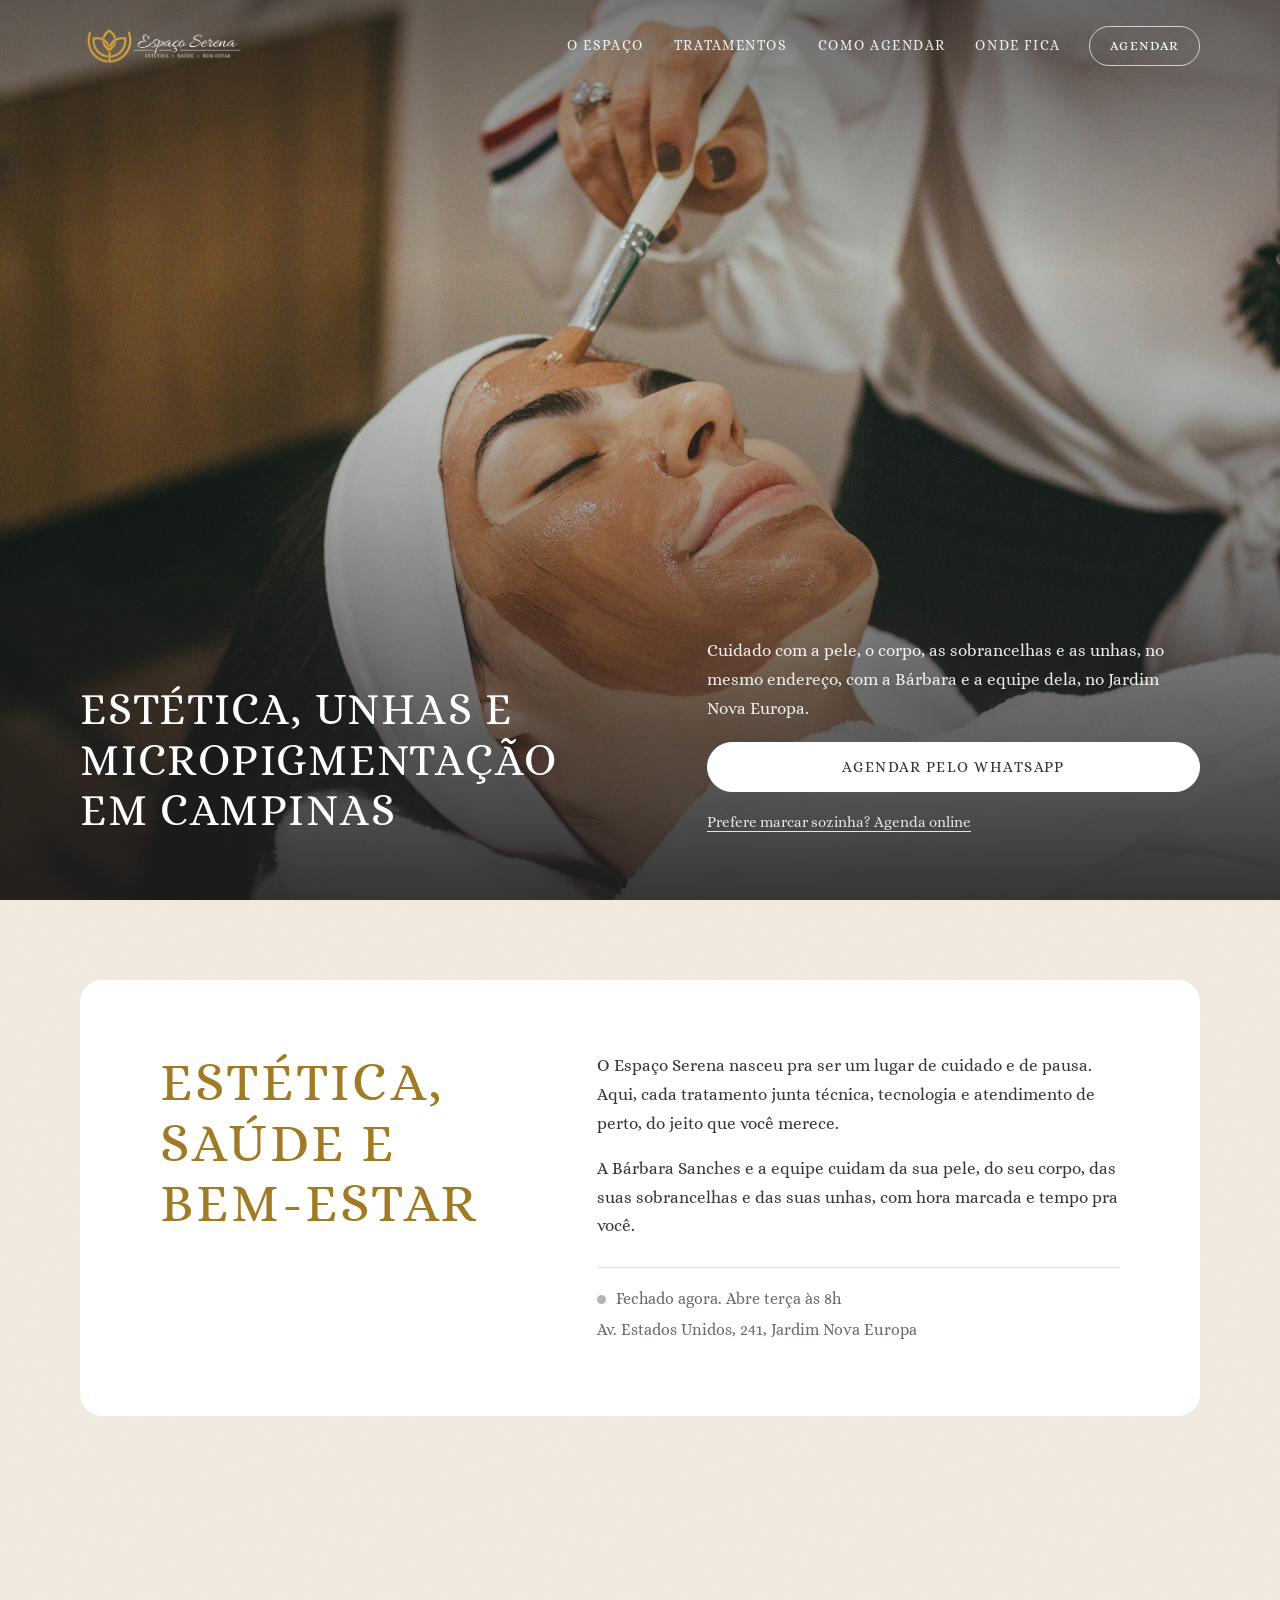
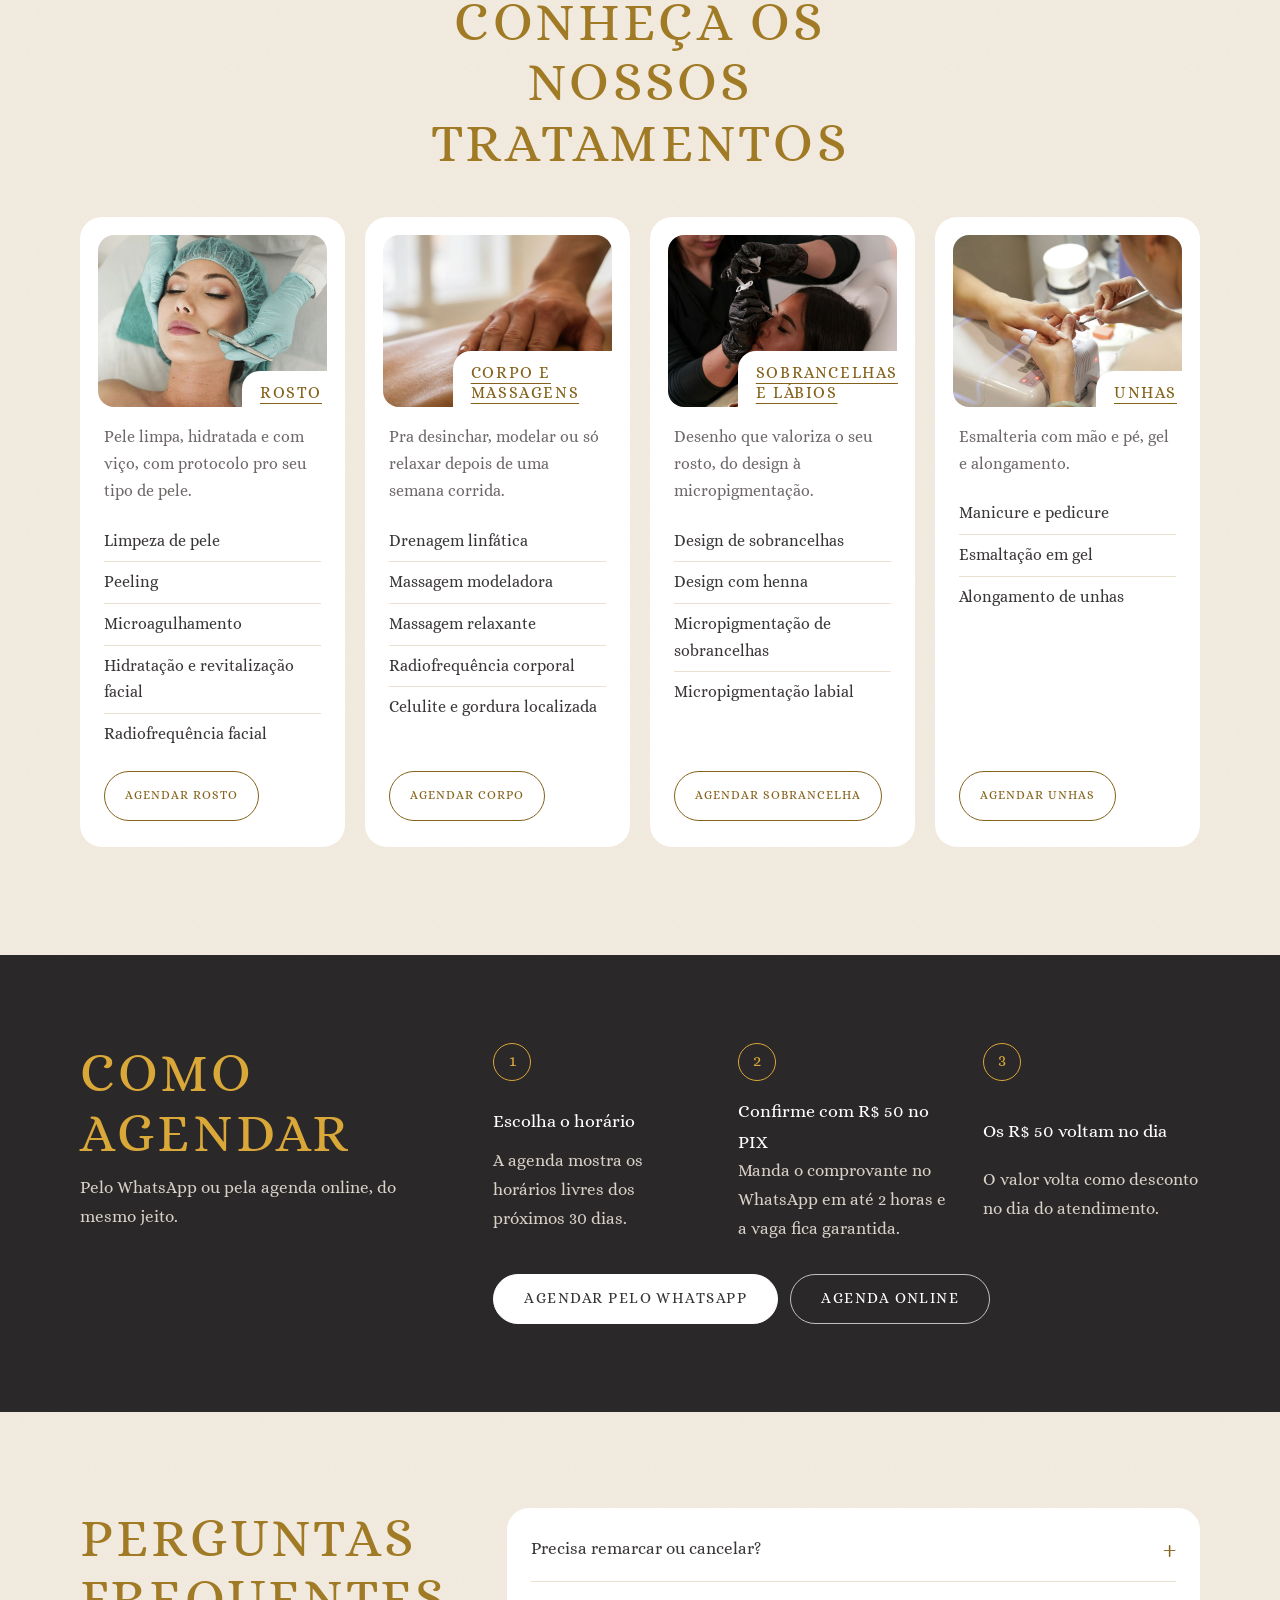
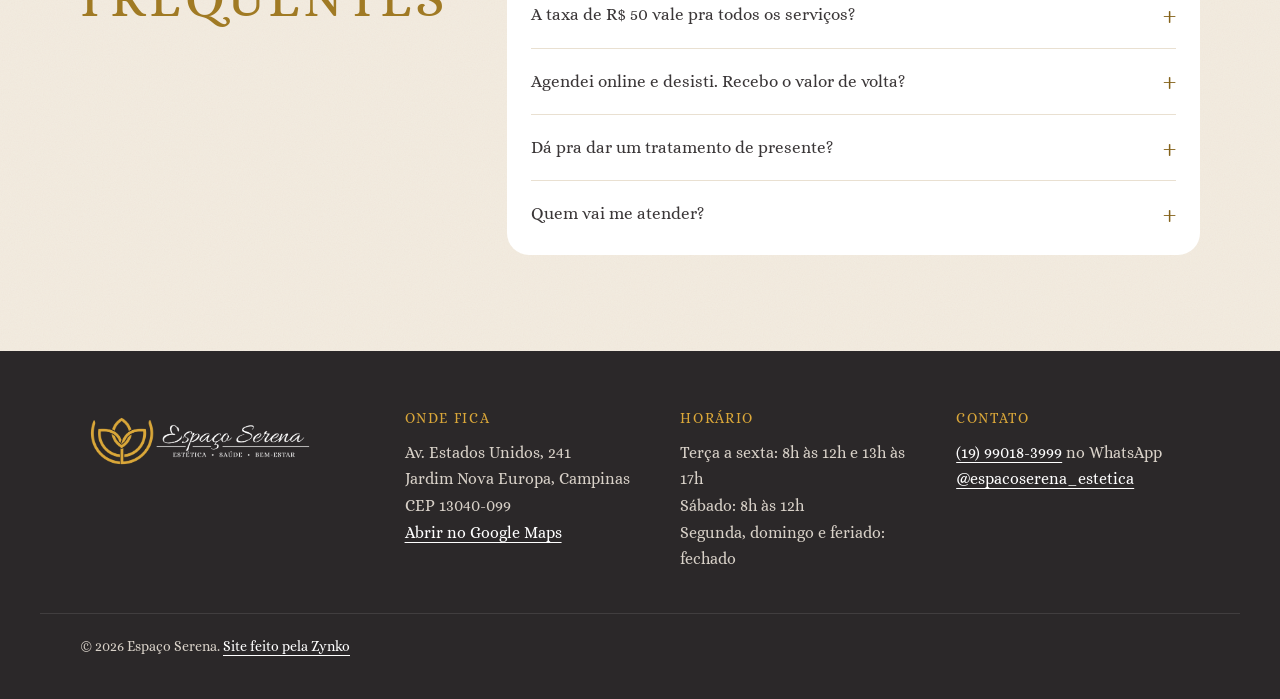
==== commit ccd11d15: "Tira a foto do bloco Estética, saúde e bem-estar Co-Authored-By: Claude Opus 5.5 <noreply@anthropic." ====
--- a/index.html
+++ b/index.html
@@ -15,7 +15,7 @@
 <link rel="preconnect" href="https://fonts.googleapis.com">
 <link rel="preconnect" href="https://fonts.gstatic.com" crossorigin>
 <link href="https://fonts.googleapis.com/css2?family=Alice&family=Allura&display=swap" rel="stylesheet">
-<link rel="stylesheet" href="assets/css/serena.css?v=11">
+<link rel="stylesheet" href="assets/css/serena.css?v=12">
 <script type="application/ld+json">
 {
   "@context": "https://schema.org",
@@ -73,14 +73,15 @@
 
   <section class="sobre textura" id="sobre">
     <div class="wrap sobre-in">
-      <img class="sobre-foto" src="assets/img/fotos/sobre.jpg" alt="Cliente relaxando durante um tratamento facial" width="900" height="1125" loading="lazy">
       <div class="sobre-cartao">
         <h2 class="titulo">Estética,<br>saúde e<br>bem-estar</h2>
+        <div class="sobre-texto">
         <p>O Espaço Serena nasceu pra ser um lugar de cuidado e de pausa. Aqui, cada tratamento junta técnica, tecnologia e atendimento de perto, do jeito que você merece.</p>
         <p>A Bárbara Sanches e a equipe cuidam da sua pele, do seu corpo, das suas sobrancelhas e das suas unhas, com hora marcada e tempo pra você.</p>
         <div class="sobre-info">
           <p class="status" data-status>Terça a sexta, das 8h às 17h. Sábado, das 8h ao meio-dia.</p>
           <p>Av. Estados Unidos, 241, Jardim Nova Europa</p>
+        </div>
         </div>
       </div>
     </div>
--- a/assets/css/serena.css
+++ b/assets/css/serena.css
@@ -84,10 +84,9 @@
 /* Sobre: foto à esquerda, cartão branco à direita */
 .sobre { padding: 56px 0; }
 .sobre-in { display: grid; gap: 16px; }
-.sobre-foto { width: 100%; aspect-ratio: 4 / 5; object-fit: cover; border-radius: var(--raio); }
 .sobre-cartao { background: var(--papel); border-radius: var(--raio); padding: 40px 26px; display: grid; gap: 18px; align-content: center; }
 .sobre-cartao .titulo { margin-bottom: 8px; }
-.sobre-cartao > p { max-width: 46ch; }
+.sobre-texto { display: grid; gap: 16px; max-width: 56ch; }
 .sobre-info { margin-top: 10px; padding-top: 18px; border-top: 1px solid var(--linha); color: var(--texto-suave); font-size: .98rem; display: grid; gap: 4px; }
 .status { display: flex; align-items: center; gap: 10px; }
 .status::before { content: ""; width: 9px; height: 9px; border-radius: 50%; flex: none; background: #B9B2B3; }
@@ -177,9 +176,7 @@
   .abertura-base { grid-template-columns: 1.15fr 1fr; align-items: end; gap: 60px; }
   .abertura-lado .pilula { width: 100%; }
   .sobre { padding: 80px 0; }
-  .sobre-in { grid-template-columns: 5fr 7fr; gap: 20px; }
-  .sobre-foto { height: 100%; aspect-ratio: auto; min-height: 620px; }
-  .sobre-cartao { padding: 72px 80px; }
+  .sobre-cartao { padding: 72px 80px; grid-template-columns: 1fr 1.4fr; gap: 64px; align-items: start; }
   .tratamentos { padding: 96px 0 104px; }
   .cards { display: grid; grid-template-columns: repeat(4, 1fr); gap: 20px; max-width: var(--wrap); margin: 0 auto; overflow: visible; padding-bottom: 4px; }
   .card { flex-basis: auto; }
